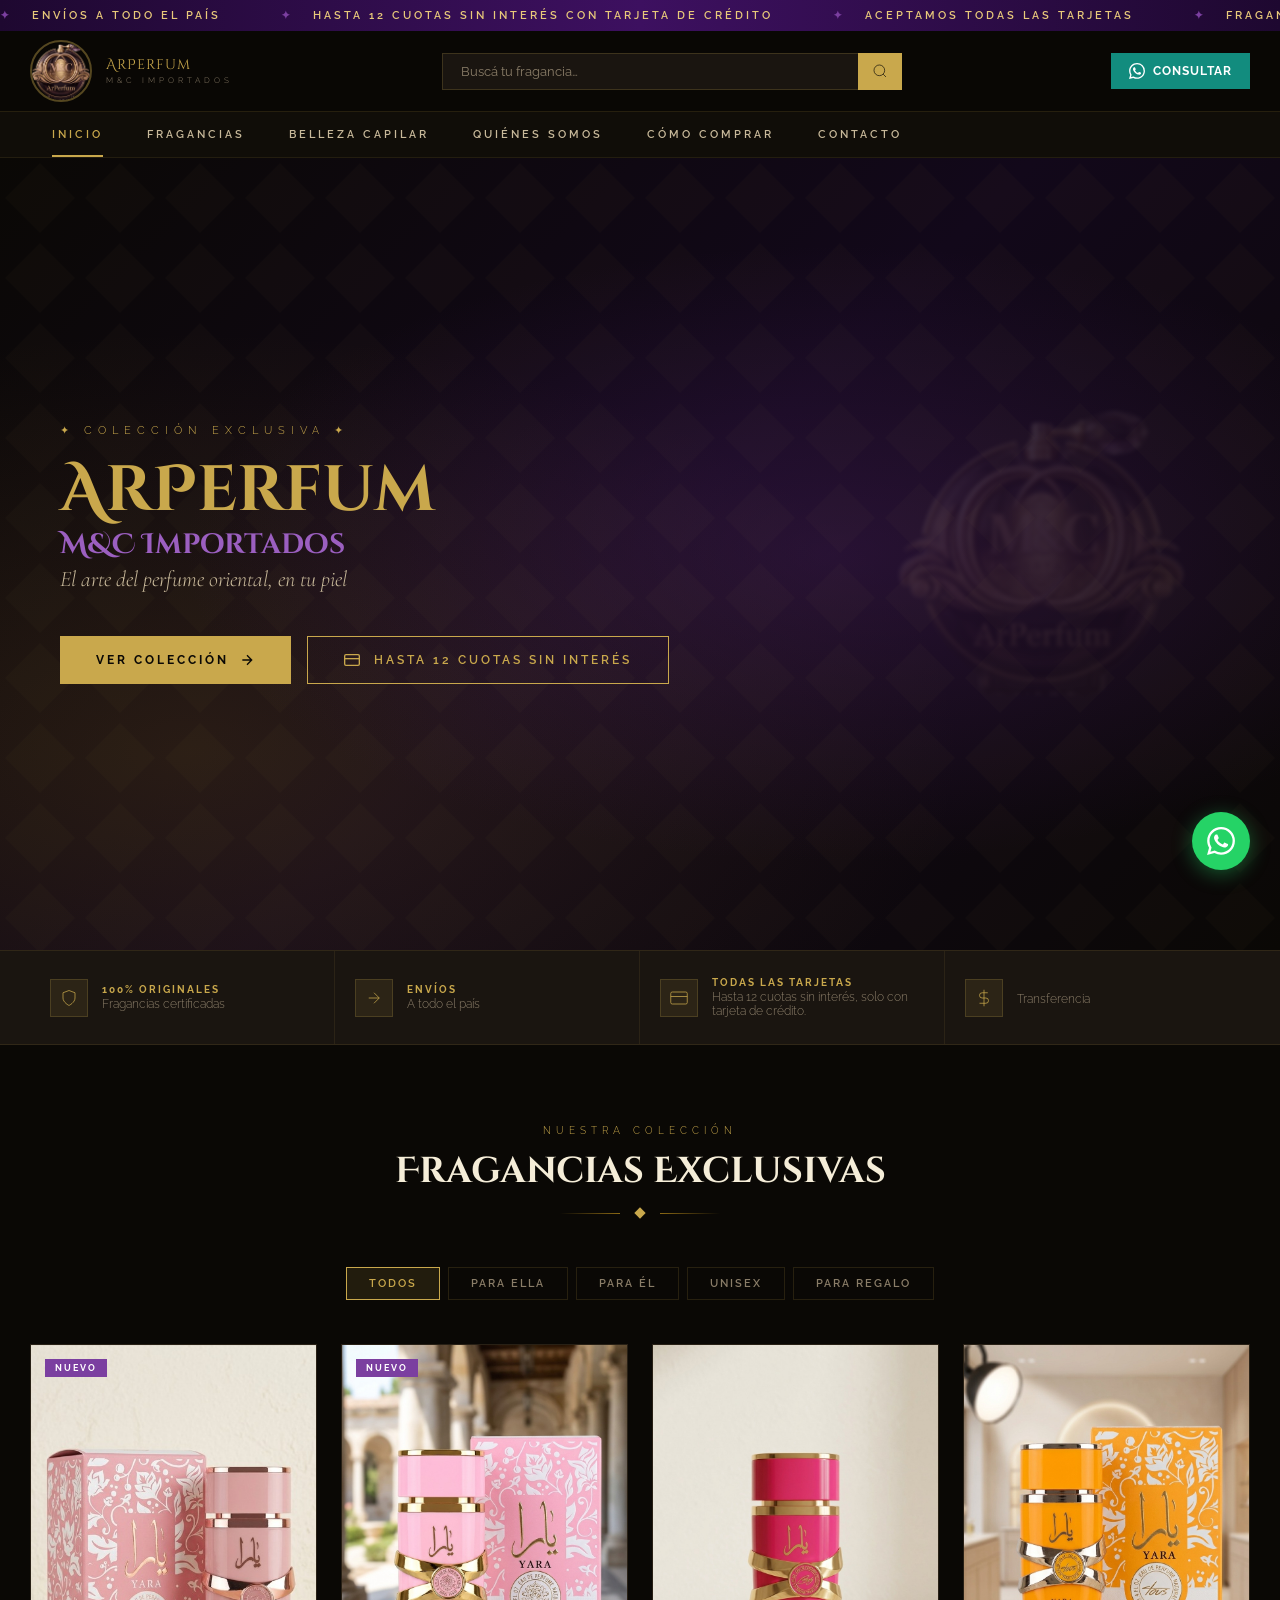
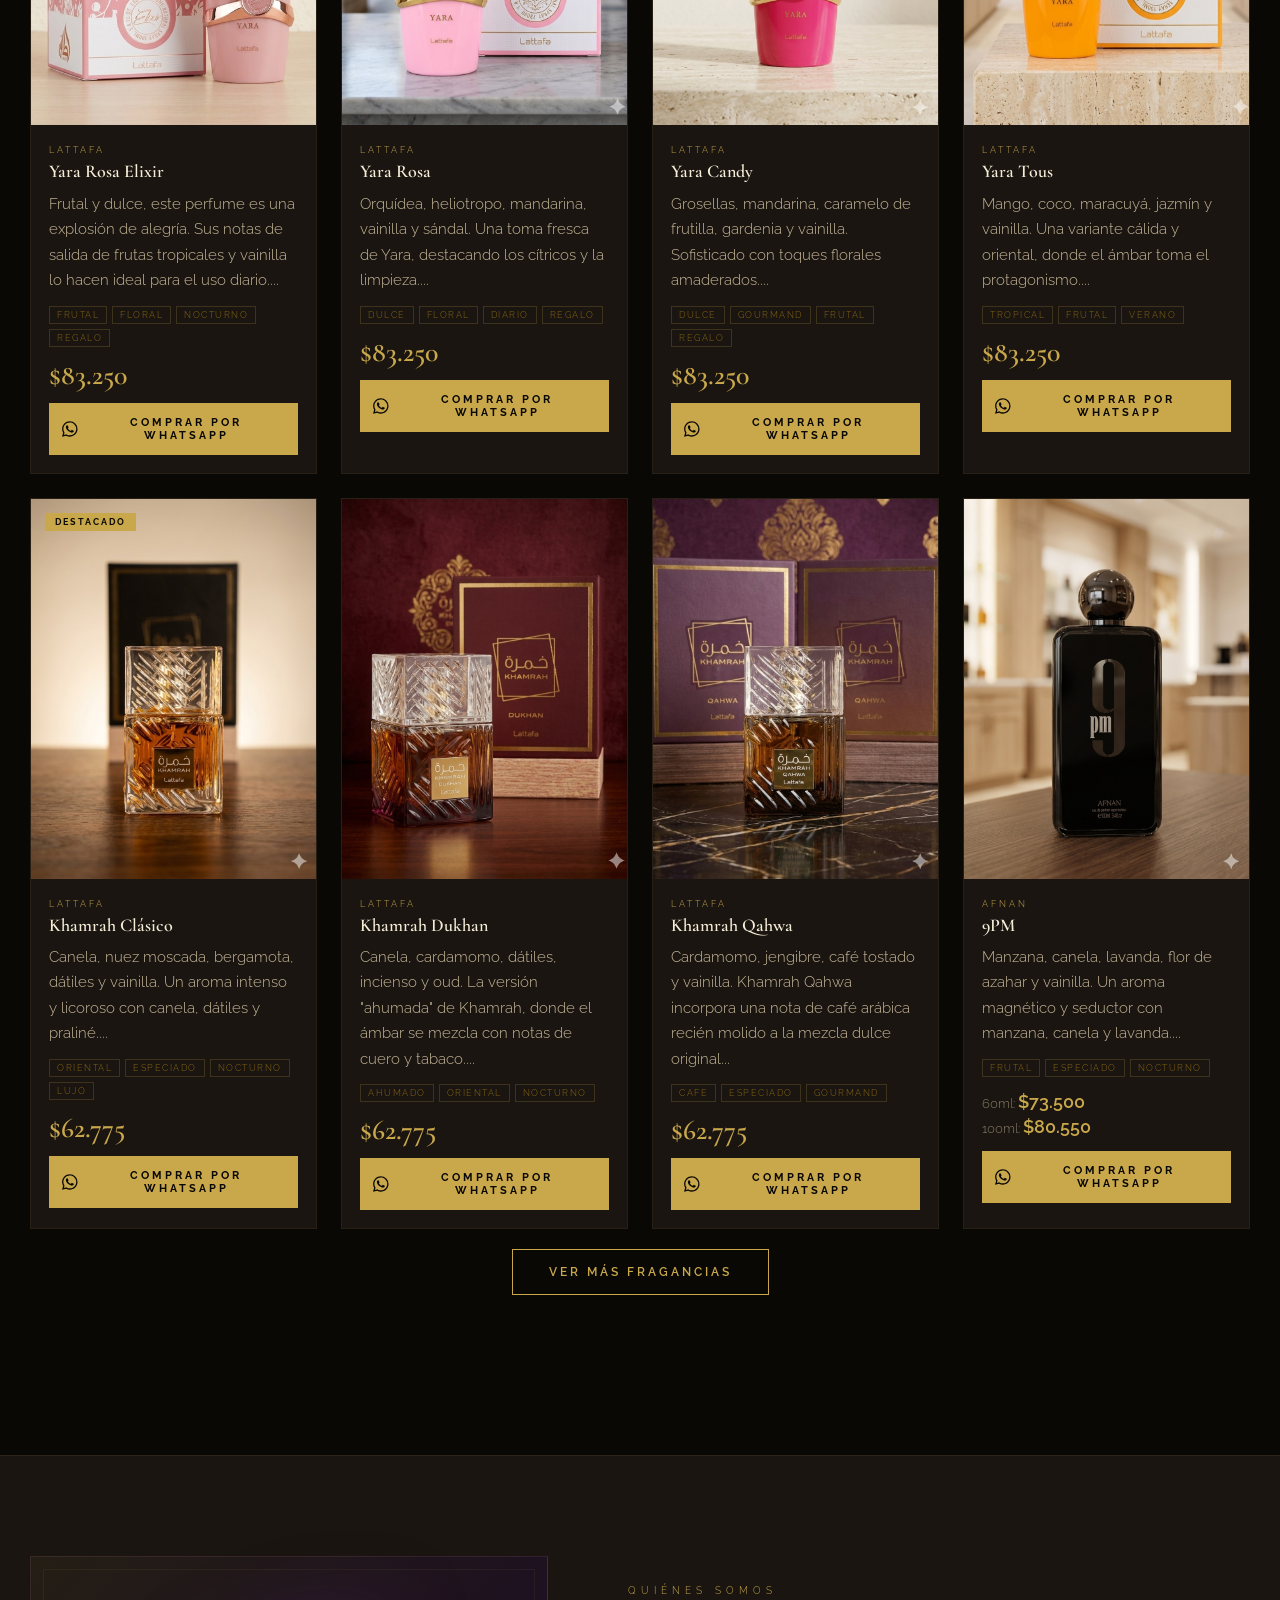
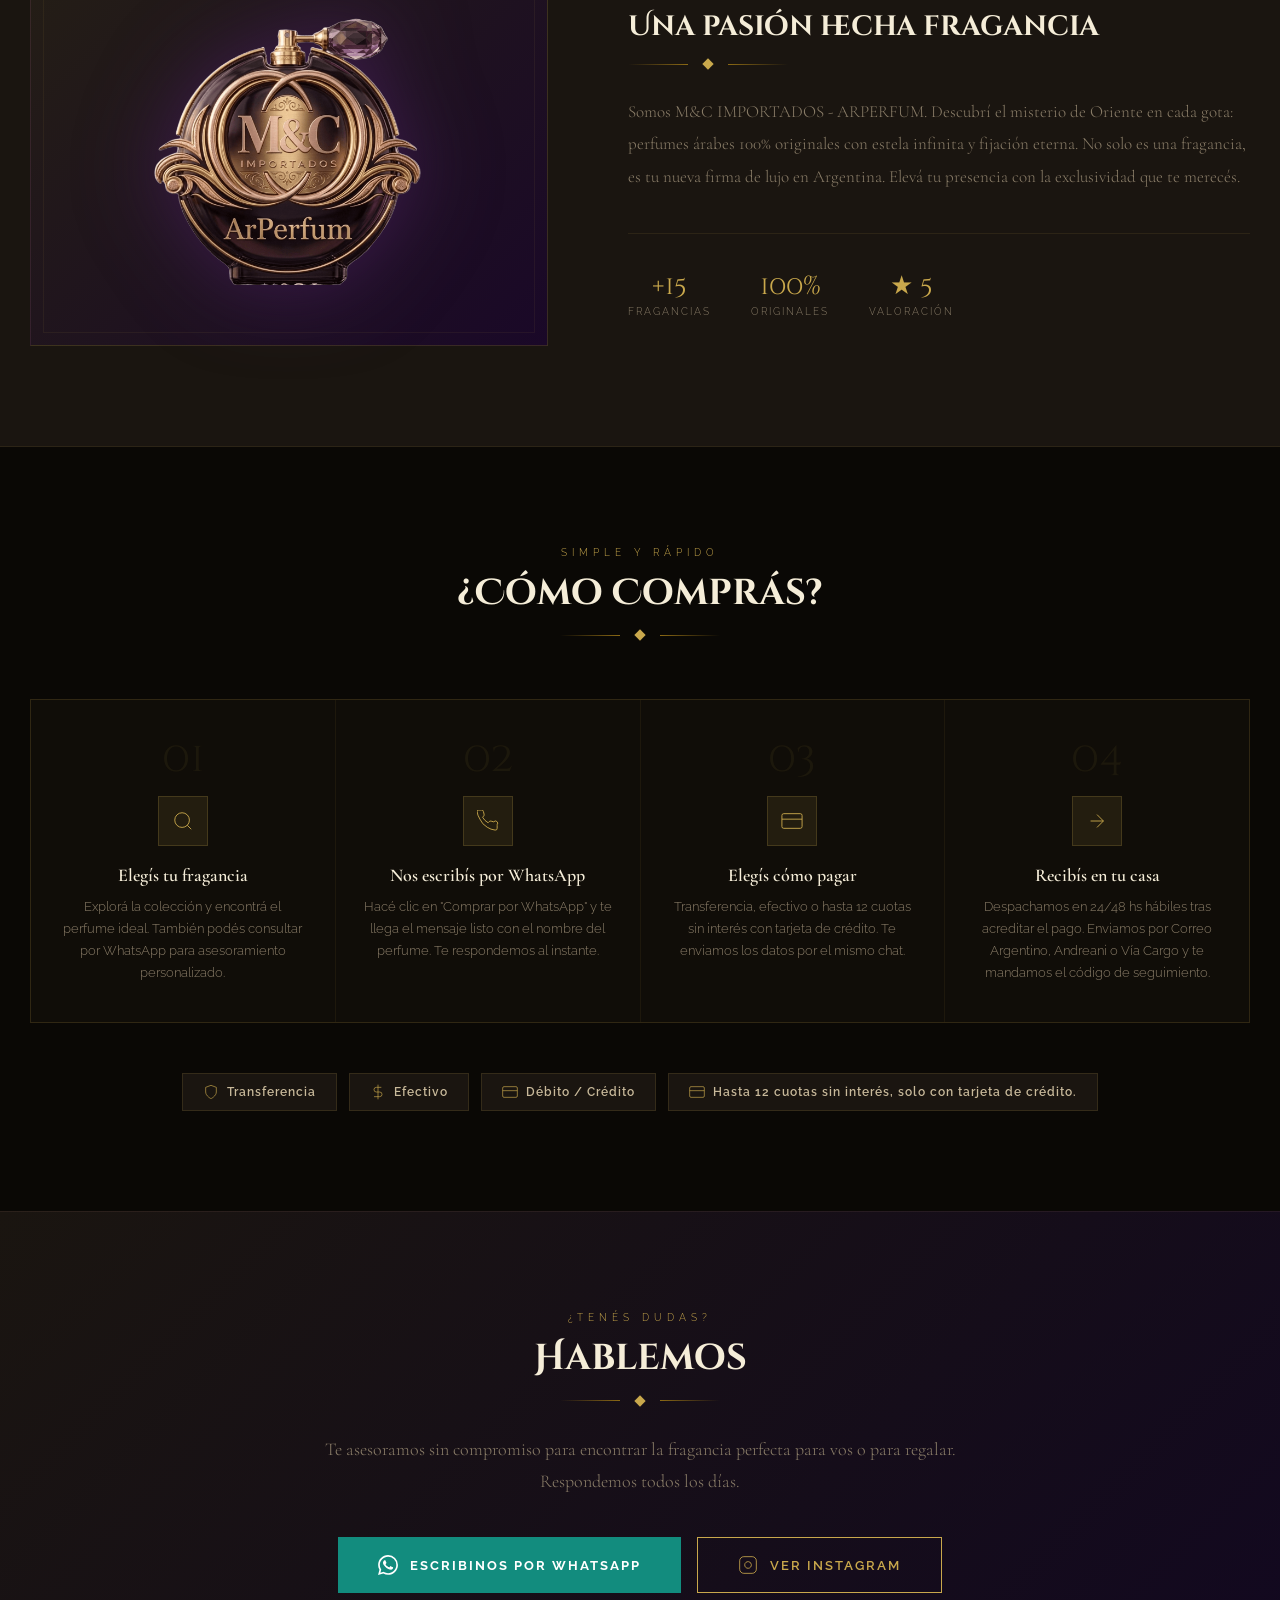
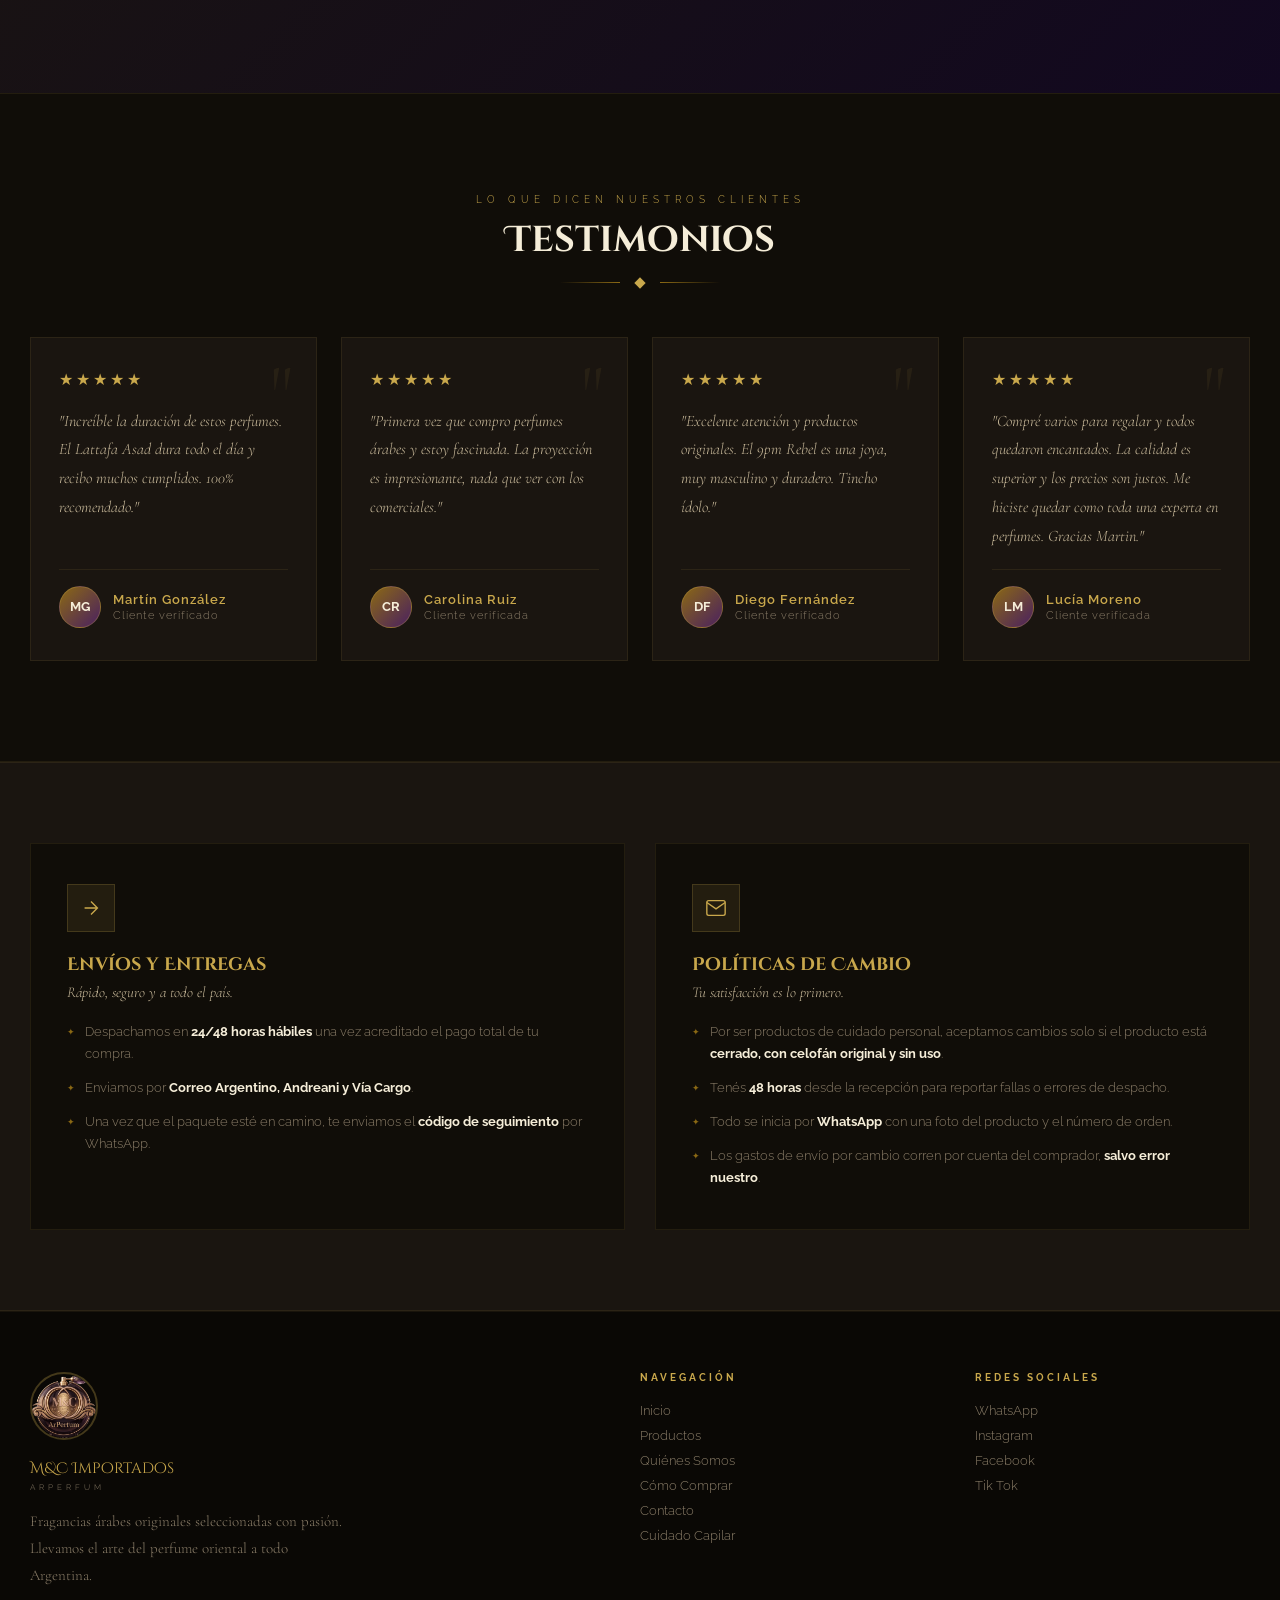
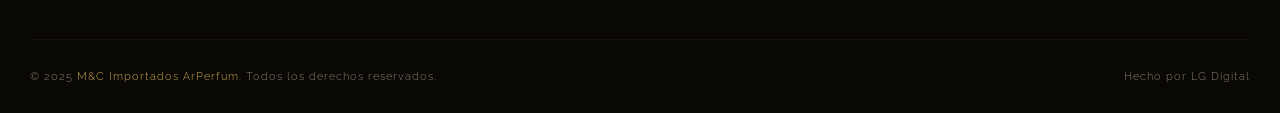
==== index.html @ 78768741 "Add files via upload" ====
<!DOCTYPE html>
<html lang="es">
<head>
<meta charset="UTF-8">
<meta name="viewport" content="width=device-width, initial-scale=1.0">
<title>ArPerfum - M&C Importados</title>
<link rel="icon" type="image/png" href="favicon.png">

<link href="https://fonts.googleapis.com/css2?family=Cinzel+Decorative:wght@400;700&family=Cormorant+Garamond:ital,wght@0,300;0,400;0,600;1,300;1,400&family=Raleway:wght@300;400;500;600;700&display=swap" rel="stylesheet">
<link rel="stylesheet" href="style.css">
</head>
</head>
<body>

<div class="topbar">
  <div class="topbar-track">
    <span>Envíos a todo el país</span>
    <span>Hasta 12 cuotas sin interés con tarjeta de crédito</span>
    <span>Aceptamos todas las tarjetas</span>
    <span>Fragancias árabes 100% originales</span>
    <span>Atención personalizada por WhatsApp</span>
    <span>Llevate tu fragancia hoy y pagala en 12 cuotas</span>
    <span>Envíos a todo el país</span>
    <span>Hasta 12 cuotas sin interés con tarjeta de crédito</span>
    <span>Fragancias árabes 100% originales</span>
    <span>Atención personalizada por WhatsApp</span>
  </div>
</div>

<header>
  <div class="header-inner">
    <a href="#inicio" class="logo">
      <img src="Imagenes/Logo.png" class="logo-img" alt="M&C Importados">
      <div>
        <div class="logo-name">ArPerfum</div>
        <div class="logo-sub">M&amp;C Importados</div>
      </div>
    </a>
    <div class="search-bar">
      <input type="text" placeholder="Buscá tu fragancia…" id="searchInput" oninput="filterProducts()">
      <button><svg viewBox="0 0 24 24"><circle cx="11" cy="11" r="8"/><path d="m21 21-4.35-4.35"/></svg></button>
    </div>
    <a href="https://wa.me/5491131098238?text=Hola!%20Quiero%20consultar%20sobre%20las%20fragancias" class="btn-wa-hdr" target="_blank">
      <svg viewBox="0 0 24 24"><path d="M17.472 14.382c-.297-.149-1.758-.867-2.03-.967-.273-.099-.471-.148-.67.15-.197.297-.767.966-.94 1.164-.173.199-.347.223-.644.075-.297-.15-1.255-.463-2.39-1.475-.883-.788-1.48-1.761-1.653-2.059-.173-.297-.018-.458.13-.606.134-.133.298-.347.446-.52.149-.174.198-.298.298-.497.099-.198.05-.371-.025-.52-.075-.149-.669-1.612-.916-2.207-.242-.579-.487-.5-.669-.51-.173-.008-.371-.01-.57-.01-.198 0-.52.074-.792.372-.272.297-1.04 1.016-1.04 2.479 0 1.462 1.065 2.875 1.213 3.074.149.198 2.096 3.2 5.077 4.487.709.306 1.262.489 1.694.625.712.227 1.36.195 1.871.118.571-.085 1.758-.719 2.006-1.413.248-.694.248-1.289.173-1.413-.074-.124-.272-.198-.57-.347m-5.421 7.403h-.004a9.87 9.87 0 01-5.031-1.378l-.361-.214-3.741.982.998-3.648-.235-.374a9.86 9.86 0 01-1.51-5.26c.001-5.45 4.436-9.884 9.888-9.884 2.64 0 5.122 1.03 6.988 2.898a9.825 9.825 0 012.893 6.994c-.003 5.45-4.437 9.884-9.885 9.884m8.413-18.297A11.815 11.815 0 0012.05 0C5.495 0 .16 5.335.157 11.892c0 2.096.547 4.142 1.588 5.945L.057 24l6.305-1.654a11.882 11.882 0 005.683 1.448h.005c6.554 0 11.89-5.335 11.893-11.893a11.821 11.821 0 00-3.48-8.413z"/></svg>
      <span>Consultar</span>
    </a>
  </div>
</header>

<nav>
  <div class="nav-inner">
    <!-- Links desktop -->
    <a href="#inicio" class="active">Inicio</a>
    <a href="#fragancias">Fragancias</a>
    <a href="capilar.html">Belleza Capilar</a>
    <a href="#quienes-somos">Quiénes Somos</a>
    <a href="#como-comprar">Cómo Comprar</a>
    <a href="#contacto">Contacto</a>
    <!-- Botón hamburguesa (solo mobile) -->
    <button class="hamburger" id="hamburger" onclick="toggleMenu()" aria-label="Menú">
      <span></span>
      <span></span>
      <span></span>
    </button>
  </div>
  <!-- Menú desplegable mobile -->
  <div class="nav-mobile" id="navMobile">
    <a href="#inicio" onclick="closeMenu()">Inicio</a>
    <a href="#fragancias" onclick="closeMenu()">Fragancias</a>
    <a href="capilar.html" onclick="closeMenu()">Belleza Capilar</a>
    <a href="#quienes-somos" onclick="closeMenu()">Quiénes Somos</a>
    <a href="#como-comprar" onclick="closeMenu()">Cómo Comprar</a>
    <a href="#contacto" onclick="closeMenu()">Contacto</a>
  </div>
</nav>

<section class="hero" id="inicio">
  <div class="hero-bg"></div>
  <div class="hero-pattern"></div>
  <div class="hero-particles" id="particles"></div>
  <div class="hero-logo-bg"><img src="Imagenes/Logo.png" alt=""></div>
  <div class="hero-content">
    <div class="hero-eyebrow">✦ Colección exclusiva ✦</div>
    <h1 class="hero-title">
      <span class="brand">ArPerfum</span>
      <span class="sub">M&amp;C Importados</span>
    </h1>
    <p class="hero-desc">El arte del perfume oriental, en tu piel</p>
    <div class="hero-ctas">
      <a href="#fragancias" class="btn-primary">
        Ver colección
        <svg viewBox="0 0 24 24" fill="none" stroke="currentColor" stroke-width="2" style="width:16px;height:16px"><path d="M5 12h14M12 5l7 7-7 7"/></svg>
      </a>
      <a href="#como-comprar" class="btn-outline">
        <svg viewBox="0 0 24 24" fill="none" stroke="currentColor" stroke-width="2" style="width:16px;height:16px"><rect x="1" y="4" width="22" height="16" rx="2"/><line x1="1" y1="10" x2="23" y2="10"/></svg>
        Hasta 12 cuotas sin interés
      </a>
    </div>
  </div>
</section>

<div class="features-strip">
  <div class="features-inner">
    <div class="feature-item"><div class="fi-icon"><svg viewBox="0 0 24 24"><path d="M12 22s8-4 8-10V5l-8-3-8 3v7c0 6 8 10 8 10z"/></svg></div><div><div class="fi-label">100% Originales</div><div class="fi-desc">Fragancias certificadas</div></div></div>
    <div class="feature-item"><div class="fi-icon"><svg viewBox="0 0 24 24"><path d="M5 12h14M12 5l7 7-7 7"/></svg></div><div><div class="fi-label">Envíos</div><div class="fi-desc">A todo el país</div></div></div>
    <div class="feature-item"><div class="fi-icon"><svg viewBox="0 0 24 24"><rect x="1" y="4" width="22" height="16" rx="2"/><line x1="1" y1="10" x2="23" y2="10"/></svg></div><div><div class="fi-label">Todas las tarjetas</div><div class="fi-desc">Hasta 12 cuotas sin interés, solo con tarjeta de crédito.</div></div></div>
    <div class="feature-item"><div class="fi-icon"><svg viewBox="0 0 24 24"><line x1="12" y1="1" x2="12" y2="23"/><path d="M17 5H9.5a3.5 3.5 0 0 0 0 7h5a3.5 3.5 0 0 1 0 7H6"/></svg></div><div><div class="fi-label"></div><div class="fi-desc">Transferencia</div></div></div>
  </div>
</div>

<section class="products-section" id="fragancias">
  <div class="sec-hdr">
    <div class="sec-eyebrow">Nuestra colección</div>
    <h2 class="sec-title">Fragancias Exclusivas</h2>
    <div class="sec-div"><div class="div-gem"></div></div>
  </div>
  <div class="filters">
    <button class="fbtn active" onclick="filterCat('todos',this)">Todos</button>
    <button class="fbtn" onclick="filterCat('mujer',this)">Para Ella</button>
    <button class="fbtn" onclick="filterCat('hombre',this)">Para Él</button>
    <button class="fbtn" onclick="filterCat('unisex',this)">Unisex</button>
    <button class="fbtn" onclick="filterCat('regalo',this)">Para Regalo</button>
  </div>
  <div class="pgrid" id="pgrid"></div>
  <div class="load-more-wrap">
    <button class="btn-outline" id="loadMoreBtn" onclick="loadMore()">Ver más fragancias</button>
  </div>
</section>

<section class="about-section" id="quienes-somos">
  <div class="about-inner">
    <div class="about-visual">
      <div class="about-logo-wrap"><img src="Imagenes/Logo.png" alt="M&C Importados"></div>
    </div>
    <div class="about-text">
      <div class="sec-eyebrow">Quiénes somos</div>
      <h2 class="sec-title">Una pasión hecha fragancia</h2>
      <div class="sec-div"><div class="div-gem"></div></div>
      <p>Somos M&amp;C IMPORTADOS - ARPERFUM.
         Descubrí el misterio de Oriente en cada gota: perfumes árabes 100% originales con estela infinita y fijación eterna. No solo es una fragancia, es tu nueva firma de lujo en Argentina. Elevá tu presencia con la exclusividad que te merecés.</p>
      <div class="about-stats">
        <div class="stat-item"><div class="stat-num">+15</div><div class="stat-label">Fragancias</div></div>
        <div class="stat-item"><div class="stat-num">100%</div><div class="stat-label">Originales</div></div>
        <div class="stat-item"><div class="stat-num">★ 5</div><div class="stat-label">Valoración</div></div>
      </div>
    </div>
  </div>
</section>

<section id="como-comprar">
  <div class="how-section">
    <div class="sec-hdr">
      <div class="sec-eyebrow">Simple y rápido</div>
      <h2 class="sec-title">¿Cómo Comprás?</h2>
      <div class="sec-div"><div class="div-gem"></div></div>
    </div>
    <div class="how-steps">
      <div class="how-step"><div class="step-num">01</div><div class="step-icon"><svg viewBox="0 0 24 24"><circle cx="11" cy="11" r="8"/><path d="m21 21-4.35-4.35"/></svg></div><div class="step-title">Elegís tu fragancia</div><div class="step-desc">Explorá la colección y encontrá el perfume ideal. También podés consultar por WhatsApp para asesoramiento personalizado.</div></div>
      <div class="how-step"><div class="step-num">02</div><div class="step-icon"><svg viewBox="0 0 24 24"><path d="M22 16.92v3a2 2 0 01-2.18 2 19.79 19.79 0 01-8.63-3.07A19.5 19.5 0 013.07 9.8a19.79 19.79 0 01-3.07-8.67A2 2 0 012 0h3a2 2 0 012 1.72c.127.96.361 1.903.7 2.81a2 2 0 01-.45 2.11L6.09 7.91a16 16 0 006 6l1.27-1.27a2 2 0 012.11-.45c.907.339 1.85.573 2.81.7A2 2 0 0122 16z"/></svg></div><div class="step-title">Nos escribís por WhatsApp</div><div class="step-desc">Hacé clic en "Comprar por WhatsApp" y te llega el mensaje listo con el nombre del perfume. Te respondemos al instante.</div></div>
      <div class="how-step"><div class="step-num">03</div><div class="step-icon"><svg viewBox="0 0 24 24"><rect x="1" y="4" width="22" height="16" rx="2"/><line x1="1" y1="10" x2="23" y2="10"/></svg></div><div class="step-title">Elegís cómo pagar</div><div class="step-desc">Transferencia, efectivo o hasta 12 cuotas sin interés con tarjeta de crédito. Te enviamos los datos por el mismo chat.</div></div>
      <div class="how-step"><div class="step-num">04</div><div class="step-icon"><svg viewBox="0 0 24 24"><path d="M5 12h14M12 5l7 7-7 7"/></svg></div><div class="step-title">Recibís en tu casa</div><div class="step-desc">Despachamos en 24/48 hs hábiles tras acreditar el pago. Enviamos por Correo Argentino, Andreani o Vía Cargo y te mandamos el código de seguimiento.</div></div>
    </div>
    <div class="pay-methods">
      <div class="ppill"><svg viewBox="0 0 24 24"><path d="M12 22s8-4 8-10V5l-8-3-8 3v7c0 6 8 10 8 10z"/></svg>Transferencia</div>
      <div class="ppill"><svg viewBox="0 0 24 24"><line x1="12" y1="1" x2="12" y2="23"/><path d="M17 5H9.5a3.5 3.5 0 0 0 0 7h5a3.5 3.5 0 0 1 0 7H6"/></svg>Efectivo</div>
      <div class="ppill"><svg viewBox="0 0 24 24"><rect x="1" y="4" width="22" height="16" rx="2"/><line x1="1" y1="10" x2="23" y2="10"/></svg>Débito / Crédito</div>
      <div class="ppill"><svg viewBox="0 0 24 24"><rect x="1" y="4" width="22" height="16" rx="2"/><line x1="1" y1="10" x2="23" y2="10"/></svg>Hasta 12 cuotas sin interés, solo con tarjeta de crédito.</div>
    </div>
  </div>
</section>

<section class="contact-section" id="contacto">
  <div class="contact-inner">
    <div class="sec-eyebrow">¿Tenés dudas?</div>
    <h2 class="sec-title">Hablemos</h2>
    <div class="sec-div" style="justify-content:center;margin-bottom:28px"><div class="div-gem"></div></div>
    <p>Te asesoramos sin compromiso para encontrar la fragancia perfecta para vos o para regalar. Respondemos todos los días.</p>
    <div class="contact-actions">
      <a href="https://wa.me/5491131098238?text=Hola!%20Quiero%20consultar%20sobre%20las%20fragancias%20de%20M%26C%20Importados" class="btn-wa-big" target="_blank">
        <svg viewBox="0 0 24 24"><path d="M17.472 14.382c-.297-.149-1.758-.867-2.03-.967-.273-.099-.471-.148-.67.15-.197.297-.767.966-.94 1.164-.173.199-.347.223-.644.075-.297-.15-1.255-.463-2.39-1.475-.883-.788-1.48-1.761-1.653-2.059-.173-.297-.018-.458.13-.606.134-.133.298-.347.446-.52.149-.174.198-.298.298-.497.099-.198.05-.371-.025-.52-.075-.149-.669-1.612-.916-2.207-.242-.579-.487-.5-.669-.51-.173-.008-.371-.01-.57-.01-.198 0-.52.074-.792.372-.272.297-1.04 1.016-1.04 2.479 0 1.462 1.065 2.875 1.213 3.074.149.198 2.096 3.2 5.077 4.487.709.306 1.262.489 1.694.625.712.227 1.36.195 1.871.118.571-.085 1.758-.719 2.006-1.413.248-.694.248-1.289.173-1.413-.074-.124-.272-.198-.57-.347m-5.421 7.403h-.004a9.87 9.87 0 01-5.031-1.378l-.361-.214-3.741.982.998-3.648-.235-.374a9.86 9.86 0 01-1.51-5.26c.001-5.45 4.436-9.884 9.888-9.884 2.64 0 5.122 1.03 6.988 2.898a9.825 9.825 0 012.893 6.994c-.003 5.45-4.437 9.884-9.885 9.884m8.413-18.297A11.815 11.815 0 0012.05 0C5.495 0 .16 5.335.157 11.892c0 2.096.547 4.142 1.588 5.945L.057 24l6.305-1.654a11.882 11.882 0 005.683 1.448h.005c6.554 0 11.89-5.335 11.893-11.893a11.821 11.821 0 00-3.48-8.413z"/></svg>
        Escribinos por WhatsApp
      </a>
      <a href="https://www.instagram.com/arperfum_myc_importados?igsh=MWJ6MDFna3V4dzR2MQ==" class="btn-ig" target="_blank">
        <svg viewBox="0 0 24 24"><rect x="2" y="2" width="20" height="20" rx="5"/><path d="M16 11.37A4 4 0 1 1 12.63 8 4 4 0 0 1 16 11.37z"/><line x1="17.5" y1="6.5" x2="17.51" y2="6.5"/></svg>
        Ver Instagram
      </a>
    </div>
  </div>
</section>


<!-- ─── TESTIMONIOS ─── -->
<section class="testimonios-section">
  <div class="testimonios-inner">
    <div class="sec-hdr">
      <div class="sec-eyebrow">Lo que dicen nuestros clientes</div>
      <h2 class="sec-title">Testimonios</h2>
      <div class="sec-div"><div class="div-gem"></div></div>
    </div>
    <div class="testimonios-grid">

      <div class="testimonio-card">
        <div class="testimonio-stars">★★★★★</div>
        <p class="testimonio-texto">"Increíble la duración de estos perfumes. El Lattafa Asad dura todo el día y recibo muchos cumplidos. 100% recomendado."</p>
        <div class="testimonio-autor">
          <div class="testimonio-avatar">MG</div>
          <div>
            <div class="testimonio-nombre">Martín González</div>
            <div class="testimonio-detalle">Cliente verificado</div>
          </div>
        </div>
      </div>

      <div class="testimonio-card">
        <div class="testimonio-stars">★★★★★</div>
        <p class="testimonio-texto">"Primera vez que compro perfumes árabes y estoy fascinada. La proyección es impresionante, nada que ver con los comerciales."</p>
        <div class="testimonio-autor">
          <div class="testimonio-avatar">CR</div>
          <div>
            <div class="testimonio-nombre">Carolina Ruiz</div>
            <div class="testimonio-detalle">Cliente verificada</div>
          </div>
        </div>
      </div>

      <div class="testimonio-card">
        <div class="testimonio-stars">★★★★★</div>
        <p class="testimonio-texto">"Excelente atención y productos originales. El 9pm Rebel es una joya, muy masculino y duradero. Tincho ídolo."</p>
        <div class="testimonio-autor">
          <div class="testimonio-avatar">DF</div>
          <div>
            <div class="testimonio-nombre">Diego Fernández</div>
            <div class="testimonio-detalle">Cliente verificado</div>
          </div>
        </div>
      </div>

      <div class="testimonio-card">
        <div class="testimonio-stars">★★★★★</div>
        <p class="testimonio-texto">"Compré varios para regalar y todos quedaron encantados. La calidad es superior y los precios son justos. Me hiciste quedar como toda una experta en perfumes. Gracias Martin."</p>
        <div class="testimonio-autor">
          <div class="testimonio-avatar">LM</div>
          <div>
            <div class="testimonio-nombre">Lucía Moreno</div>
            <div class="testimonio-detalle">Cliente verificada</div>
          </div>
        </div>
      </div>

    </div>
  </div>
</section>


<!-- ─── ENVÍOS Y POLÍTICAS ─── -->
<section class="politicas-section" id="envios-politicas">
  <div class="politicas-inner">

    <div class="politica-card">
      <div class="politica-icon">
        <svg viewBox="0 0 24 24" fill="none" stroke="currentColor" stroke-width="1.5"><path d="M5 12h14M12 5l7 7-7 7"/></svg>
      </div>
      <h3 class="politica-title">Envíos y Entregas</h3>
      <p class="politica-sub">Rápido, seguro y a todo el país.</p>
      <ul class="politica-list">
        <li>Despachamos en <strong>24/48 horas hábiles</strong> una vez acreditado el pago total de tu compra.</li>
        <li>Enviamos por <strong>Correo Argentino, Andreani y Vía Cargo</strong>.</li>
        <li>Una vez que el paquete esté en camino, te enviamos el <strong>código de seguimiento</strong> por WhatsApp.</li>
      </ul>
    </div>

    <div class="politica-card">
      <div class="politica-icon">
        <svg viewBox="0 0 24 24" fill="none" stroke="currentColor" stroke-width="1.5"><path d="M4 4h16c1.1 0 2 .9 2 2v12c0 1.1-.9 2-2 2H4c-1.1 0-2-.9-2-2V6c0-1.1.9-2 2-2z"/><polyline points="22,6 12,13 2,6"/></svg>
      </div>
      <h3 class="politica-title">Políticas de Cambio</h3>
      <p class="politica-sub">Tu satisfacción es lo primero.</p>
      <ul class="politica-list">
        <li>Por ser productos de cuidado personal, aceptamos cambios solo si el producto está <strong>cerrado, con celofán original y sin uso</strong>.</li>
        <li>Tenés <strong>48 horas</strong> desde la recepción para reportar fallas o errores de despacho.</li>
        <li>Todo se inicia por <strong>WhatsApp</strong> con una foto del producto y el número de orden.</li>
        <li>Los gastos de envío por cambio corren por cuenta del comprador, <strong>salvo error nuestro</strong>.</li>
      </ul>
    </div>

  </div>
</section>

<footer>
  <div class="footer-inner">
    <div class="footer-brand">
      <img src="Imagenes/Logo.png" class="footer-logo" alt="M&C">
      <div class="footer-name">M&amp;C Importados</div>
      <span class="footer-subt">ArPerfum</span>
      <p>Fragancias árabes originales seleccionadas con pasión. Llevamos el arte del perfume oriental a todo Argentina.</p>
    </div>
    <div class="footer-col">
      <h4>Navegación</h4>
      <a href="#inicio">Inicio</a><a href="#fragancias">Productos</a><a href="#quienes-somos">Quiénes Somos</a><a href="#como-comprar">Cómo Comprar</a><a href="#contacto">Contacto</a>
    <a href="capilar.html">Cuidado Capilar</a>
    </div>
    <div class="footer-col">
     <h4>Redes Sociales</h4>
      <a href="https://wa.me/5491131098238" target="_blank">WhatsApp</a>
      <a href="https://www.instagram.com/arperfum_myc_importados?igsh=MWJ6MDFna3V4dzR2MQ==" target="_blank">Instagram</a>
      <a href="https://www.facebook.com/share/14XNpSta4nX/">Facebook</a>
      <a href="https://www.tiktok.com/@arperfum_myc_importados?_r=1&_t=ZS-95IcirMuWRB">Tik Tok</a>
    </div>
  </div>
  <div class="footer-bottom">
    <p>© 2025 <span>M&amp;C Importados ArPerfum</span>. Todos los derechos reservados.</p>
    <p>Hecho por LG Digital</p>
  </div>
</footer>

<a href="https://wa.me/5491131098238?text=Hola!%20Quiero%20consultar%20sobre%20las%20fragancias" class="wa-float" target="_blank">
  <svg viewBox="0 0 24 24"><path d="M17.472 14.382c-.297-.149-1.758-.867-2.03-.967-.273-.099-.471-.148-.67.15-.197.297-.767.966-.94 1.164-.173.199-.347.223-.644.075-.297-.15-1.255-.463-2.39-1.475-.883-.788-1.48-1.761-1.653-2.059-.173-.297-.018-.458.13-.606.134-.133.298-.347.446-.52.149-.174.198-.298.298-.497.099-.198.05-.371-.025-.52-.075-.149-.669-1.612-.916-2.207-.242-.579-.487-.5-.669-.51-.173-.008-.371-.01-.57-.01-.198 0-.52.074-.792.372-.272.297-1.04 1.016-1.04 2.479 0 1.462 1.065 2.875 1.213 3.074.149.198 2.096 3.2 5.077 4.487.709.306 1.262.489 1.694.625.712.227 1.36.195 1.871.118.571-.085 1.758-.719 2.006-1.413.248-.694.248-1.289.173-1.413-.074-.124-.272-.198-.57-.347m-5.421 7.403h-.004a9.87 9.87 0 01-5.031-1.378l-.361-.214-3.741.982.998-3.648-.235-.374a9.86 9.86 0 01-1.51-5.26c.001-5.45 4.436-9.884 9.888-9.884 2.64 0 5.122 1.03 6.988 2.898a9.825 9.825 0 012.893 6.994c-.003 5.45-4.437 9.884-9.885 9.884m8.413-18.297A11.815 11.815 0 0012.05 0C5.495 0 .16 5.335.157 11.892c0 2.096.547 4.142 1.588 5.945L.057 24l6.305-1.654a11.882 11.882 0 005.683 1.448h.005c6.554 0 11.89-5.335 11.893-11.893a11.821 11.821 0 00-3.48-8.413z"/></svg>
</a>

<div class="modal-overlay" id="modalOverlay" onclick="closeMO(event)">
  <div class="modal">
    <div class="mhdr">
      <div><h3 id="mTitle"></h3><p id="mBrand"></p></div>
      <button class="mcls" onclick="closeM()">✕</button>
    </div>
    <div class="mbody">
      <img id="mImg" class="mimg" src="" alt="">
      <div class="msec">Notas olfativas</div>
      <div class="mnotes" id="mNotes"></div>
      <div class="mideal" id="mIdeal"></div>
      <div class="mprice-row">
        <div>
          <div class="mprice" id="mPrice"></div>
          <div id="mTransfer" class="mprice-transfer"></div>
          <div id="mSpecial" class="mprice-special"></div>
        </div>
        <div style="text-align:right">

        </div>
      </div>
      <div class="mpay-info">
        💳 <strong>Tarjeta de crédito:</strong> hasta 12 cuotas sin interés &nbsp;|&nbsp;
        💵 <strong>Efectivo:</strong> precio de lista &nbsp;|&nbsp;
        🏦 <strong>Transferencia bancaria</strong>
      </div>
      <a href="#" class="btn-mwa" id="mWaBtn" target="_blank">
        <svg viewBox="0 0 24 24"><path d="M17.472 14.382c-.297-.149-1.758-.867-2.03-.967-.273-.099-.471-.148-.67.15-.197.297-.767.966-.94 1.164-.173.199-.347.223-.644.075-.297-.15-1.255-.463-2.39-1.475-.883-.788-1.48-1.761-1.653-2.059-.173-.297-.018-.458.13-.606.134-.133.298-.347.446-.52.149-.174.198-.298.298-.497.099-.198.05-.371-.025-.52-.075-.149-.669-1.612-.916-2.207-.242-.579-.487-.5-.669-.51-.173-.008-.371-.01-.57-.01-.198 0-.52.074-.792.372-.272.297-1.04 1.016-1.04 2.479 0 1.462 1.065 2.875 1.213 3.074.149.198 2.096 3.2 5.077 4.487.709.306 1.262.489 1.694.625.712.227 1.36.195 1.871.118.571-.085 1.758-.719 2.006-1.413.248-.694.248-1.289.173-1.413-.074-.124-.272-.198-.57-.347m-5.421 7.403h-.004a9.87 9.87 0 01-5.031-1.378l-.361-.214-3.741.982.998-3.648-.235-.374a9.86 9.86 0 01-1.51-5.26c.001-5.45 4.436-9.884 9.888-9.884 2.64 0 5.122 1.03 6.988 2.898a9.825 9.825 0 012.893 6.994c-.003 5.45-4.437 9.884-9.885 9.884m8.413-18.297A11.815 11.815 0 0012.05 0C5.495 0 .16 5.335.157 11.892c0 2.096.547 4.142 1.588 5.945L.057 24l6.305-1.654a11.882 11.882 0 005.683 1.448h.005c6.554 0 11.89-5.335 11.893-11.893a11.821 11.821 0 00-3.48-8.413z"/></svg>
        Comprar por WhatsApp
      </a>
      <p class="mdiscl">Al hacer clic serás redirigido a WhatsApp con el mensaje listo. Te respondemos a la brevedad.</p>
    </div>
  </div>
</div>

<script src="main.js"></script>

<script>
function toggleMenu(){
  var nav = document.getElementById('navMobile');
  var btn = document.getElementById('hamburger');
  nav.classList.toggle('open');
  btn.classList.toggle('open');
}
function closeMenu(){
  document.getElementById('navMobile').classList.remove('open');
  document.getElementById('hamburger').classList.remove('open');
}
// Cerrar al hacer scroll
window.addEventListener('scroll', function(){
  document.getElementById('navMobile').classList.remove('open');
  document.getElementById('hamburger').classList.remove('open');
});
</script>
</body>
</html>
---- style.css ----
:root{
  --gold:#C9A84C;--gold-light:#E8C97A;--gold-dark:#8B6914;
  --black:#0A0805;--dark:#100D08;--dark2:#1A1510;--dark3:#241E15;
  --cream:#F5EDD8;--cream-dim:#C8B99A;--text:#E8DCC8;--text-dim:#8A7D68;
  --purple:#4A2060;--purple-light:#7B3FA0;--green:#4CAF50;
}
*{margin:0;padding:0;box-sizing:border-box;}
html{scroll-behavior:smooth;}
body{background:var(--black);color:var(--text);font-family:'Raleway',sans-serif;font-weight:300;overflow-x:hidden;}
::-webkit-scrollbar{width:4px;}::-webkit-scrollbar-track{background:var(--black);}::-webkit-scrollbar-thumb{background:var(--gold-dark);}

.topbar{background:linear-gradient(90deg,#1E0830,#3D1060,#1E0830);padding:9px 0;overflow:hidden;}
.topbar-track{display:flex;gap:60px;animation:marquee 25s linear infinite;white-space:nowrap;}
.topbar-track span{font-size:11px;font-weight:600;letter-spacing:3px;text-transform:uppercase;color:var(--gold-light);}
.topbar-track span::before{content:'✦';margin-right:20px;color:var(--purple-light);}
@keyframes marquee{from{transform:translateX(0);}to{transform:translateX(-50%);}}

header{position:sticky;top:0;z-index:1000;background:rgba(10,8,5,0.97);backdrop-filter:blur(12px);border-bottom:1px solid rgba(201,168,76,0.15);}
.header-inner{max-width:1300px;margin:0 auto;padding:0 30px;height:80px;display:flex;align-items:center;justify-content:space-between;gap:20px;}
.logo{display:flex;align-items:center;gap:14px;text-decoration:none;flex-shrink:0;}
.logo-img{width:62px;height:62px;border-radius:50%;border:2px solid rgba(201,168,76,0.4);object-fit:cover;}
.logo-name{font-family:'Cinzel Decorative',serif;font-size:14px;color:var(--gold);letter-spacing:1px;line-height:1;}
.logo-sub{font-size:8px;letter-spacing:4px;color:var(--text-dim);text-transform:uppercase;margin-top:3px;}
.search-bar{flex:1;max-width:460px;position:relative;}
.search-bar input{width:100%;background:var(--dark2);border:1px solid rgba(201,168,76,0.2);color:var(--text);padding:10px 44px 10px 18px;font-family:'Raleway',sans-serif;font-size:13px;outline:none;transition:border-color .3s;}
.search-bar input::placeholder{color:var(--text-dim);}
.search-bar input:focus{border-color:var(--gold);}
.search-bar button{position:absolute;right:0;top:0;bottom:0;width:44px;background:var(--gold);border:none;cursor:pointer;display:flex;align-items:center;justify-content:center;}
.search-bar button svg{width:16px;height:16px;stroke:var(--black);fill:none;}
.btn-wa-hdr{display:flex;align-items:center;gap:8px;background:#128C7E;color:#fff;padding:10px 18px;font-size:12px;font-weight:700;letter-spacing:1px;text-decoration:none;text-transform:uppercase;transition:background .2s;flex-shrink:0;}
.btn-wa-hdr:hover{background:#075E54;}
.btn-wa-hdr svg{width:16px;height:16px;fill:#fff;}

nav{background:var(--dark);border-bottom:1px solid rgba(201,168,76,0.1);}
.nav-inner{max-width:1300px;margin:0 auto;padding:0 30px;display:flex;overflow-x:auto;}
.nav-inner a{padding:16px 22px;font-size:11px;font-weight:600;letter-spacing:3px;text-transform:uppercase;color:var(--cream-dim);text-decoration:none;position:relative;transition:color .2s;white-space:nowrap;}
.nav-inner a::after{content:'';position:absolute;bottom:0;left:22px;right:22px;height:2px;background:var(--gold);transform:scaleX(0);transition:transform .2s;}
.nav-inner a:hover,.nav-inner a.active{color:var(--gold);}
.nav-inner a:hover::after,.nav-inner a.active::after{transform:scaleX(1);}

.hero{position:relative;min-height:88vh;display:flex;align-items:center;overflow:hidden;}
.hero-bg{position:absolute;inset:0;background:radial-gradient(ellipse at 65% 50%,rgba(74,32,96,0.4) 0%,transparent 55%),radial-gradient(ellipse at 15% 75%,rgba(139,105,20,0.2) 0%,transparent 50%),linear-gradient(135deg,#0A0805 0%,#12081A 50%,#0A0805 100%);}
.hero-pattern{position:absolute;inset:0;opacity:.025;background-image:url("data:image/svg+xml,%3Csvg width='80' height='80' viewBox='0 0 80 80' xmlns='http://www.w3.org/2000/svg'%3E%3Cpath d='M40 5L75 40L40 75L5 40Z' fill='%23C9A84C'/%3E%3C/svg%3E");}
.hero-particles{position:absolute;inset:0;overflow:hidden;pointer-events:none;}
.particle{position:absolute;border-radius:50%;animation:float-up linear infinite;opacity:0;}
@keyframes float-up{0%{transform:translateY(100vh);opacity:0;}10%{opacity:.7;}90%{opacity:.3;}100%{transform:translateY(-20px) translateX(20px);opacity:0;}}
.hero-logo-bg{position:absolute;right:6%;top:50%;transform:translateY(-50%);width:320px;opacity:.12;filter:blur(2px);}
.hero-logo-bg img{width:100%;}
.hero-content{position:relative;z-index:2;max-width:1300px;margin:0 auto;padding:0 60px;width:100%;}
.hero-eyebrow{font-size:11px;letter-spacing:6px;text-transform:uppercase;color:var(--gold);margin-bottom:20px;opacity:0;animation:fade-up .8s .3s forwards;}
.hero-title{font-family:'Cinzel Decorative',serif;font-size:clamp(34px,5vw,72px);line-height:1.08;color:var(--cream);margin-bottom:6px;opacity:0;animation:fade-up .8s .5s forwards;}
.hero-title .brand{color:var(--gold);display:block;}
.hero-title .sub{color:#9B5FC0;font-size:clamp(16px,2.2vw,30px);display:block;margin-top:4px;}
.hero-desc{font-family:'Cormorant Garamond',serif;font-size:clamp(16px,2vw,22px);font-style:italic;color:var(--cream-dim);margin-bottom:44px;font-weight:300;opacity:0;animation:fade-up .8s .7s forwards;}
.hero-ctas{display:flex;gap:16px;flex-wrap:wrap;opacity:0;animation:fade-up .8s .9s forwards;}
@keyframes fade-up{from{opacity:0;transform:translateY(24px);}to{opacity:1;transform:translateY(0);}}
.btn-primary{background:var(--gold);color:var(--black);padding:16px 36px;font-family:'Raleway',sans-serif;font-size:12px;font-weight:700;letter-spacing:3px;text-transform:uppercase;border:none;cursor:pointer;text-decoration:none;display:inline-flex;align-items:center;gap:10px;transition:all .2s;}
.btn-primary:hover{background:var(--gold-light);transform:translateY(-2px);}
.btn-outline{background:transparent;color:var(--gold);padding:15px 36px;font-family:'Raleway',sans-serif;font-size:12px;font-weight:600;letter-spacing:3px;text-transform:uppercase;border:1px solid var(--gold);cursor:pointer;text-decoration:none;display:inline-flex;align-items:center;gap:10px;transition:all .2s;}
.btn-outline:hover{background:rgba(201,168,76,.1);transform:translateY(-2px);}

.features-strip{background:var(--dark2);border-top:1px solid rgba(201,168,76,.12);border-bottom:1px solid rgba(201,168,76,.12);}
.features-inner{max-width:1300px;margin:0 auto;padding:0 30px;display:grid;grid-template-columns:repeat(4,1fr);}
.feature-item{padding:26px 20px;display:flex;align-items:center;gap:14px;border-right:1px solid rgba(201,168,76,.1);}
.feature-item:last-child{border-right:none;}
.fi-icon{width:38px;height:38px;background:rgba(201,168,76,.1);border:1px solid rgba(201,168,76,.2);display:flex;align-items:center;justify-content:center;flex-shrink:0;}
.fi-icon svg{width:18px;height:18px;stroke:var(--gold);fill:none;}
.fi-label{font-size:10px;font-weight:700;letter-spacing:2px;text-transform:uppercase;color:var(--gold);margin-bottom:2px;}
.fi-desc{font-size:12px;color:var(--text-dim);}

.sec-hdr{text-align:center;margin-bottom:50px;}
.sec-eyebrow{font-size:10px;letter-spacing:5px;text-transform:uppercase;color:var(--gold);margin-bottom:14px;}
.sec-title{font-family:'Cinzel Decorative',serif;font-size:clamp(22px,3vw,36px);color:var(--cream);line-height:1.2;}
.sec-div{display:flex;align-items:center;justify-content:center;gap:16px;margin-top:16px;}
.sec-div::before{content:'';width:60px;height:1px;background:linear-gradient(to right,transparent,var(--gold-dark));}
.sec-div::after{content:'';width:60px;height:1px;background:linear-gradient(to left,transparent,var(--gold-dark));}
.div-gem{width:8px;height:8px;background:var(--gold);transform:rotate(45deg);}

.filters{display:flex;justify-content:center;gap:8px;margin-bottom:44px;flex-wrap:wrap;}
.fbtn{padding:9px 22px;font-family:'Raleway',sans-serif;font-size:11px;font-weight:600;letter-spacing:2px;text-transform:uppercase;background:transparent;color:var(--text-dim);border:1px solid rgba(201,168,76,.15);cursor:pointer;transition:all .2s;}
.fbtn:hover,.fbtn.active{background:rgba(201,168,76,.12);color:var(--gold);border-color:var(--gold);}

.products-section{padding:80px 30px;max-width:1300px;margin:0 auto;}
.pgrid{display:grid;grid-template-columns:repeat(auto-fill,minmax(270px,1fr));gap:24px;}
.pcard{background:var(--dark2);border:1px solid rgba(201,168,76,.08);cursor:pointer;transition:transform .3s,border-color .3s,box-shadow .3s;position:relative;overflow:hidden;}
.pcard:hover{transform:translateY(-6px);border-color:rgba(201,168,76,.35);box-shadow:0 20px 60px rgba(0,0,0,.5);}
.pbadge{position:absolute;top:14px;left:14px;z-index:2;font-size:9px;font-weight:700;letter-spacing:2px;text-transform:uppercase;padding:4px 10px;}
.pbadge.gold{background:var(--gold);color:var(--black);}
.pbadge.purple{background:var(--purple-light);color:#fff;}
.pbadge.outline{background:var(--dark3);color:var(--gold);border:1px solid var(--gold);}
.pimg-wrap{aspect-ratio:3/4;overflow:hidden;background:var(--dark3);position:relative;}
.pimg-wrap img{width:100%;height:100%;object-fit:cover;transition:transform .5s;}
.pcard:hover .pimg-wrap img{transform:scale(1.06);}
.pimg-placeholder{width:100%;height:100%;display:flex;align-items:center;justify-content:center;font-size:64px;background:linear-gradient(135deg,var(--dark3),var(--dark2));}
.poverlay{position:absolute;inset:0;background:rgba(0,0,0,.55);display:flex;align-items:center;justify-content:center;opacity:0;transition:opacity .3s;}
.pcard:hover .poverlay{opacity:1;}
.obtn{background:var(--gold);color:var(--black);border:none;padding:12px 24px;font-family:'Raleway',sans-serif;font-size:11px;font-weight:700;letter-spacing:2px;text-transform:uppercase;cursor:pointer;}
.pinfo{padding:20px 18px 18px;}
.pbrand{font-size:9px;letter-spacing:3px;text-transform:uppercase;color:var(--gold);margin-bottom:5px;}
.pname{font-family:'Cormorant Garamond',serif;font-size:18px;font-weight:600;color:var(--cream);line-height:1.3;margin-bottom:8px;}
.pnotes{font-size:15px;color:var(--cream-dim);margin-bottom:12px;line-height:1.7;}
.ptags{display:flex;gap:5px;flex-wrap:wrap;margin-bottom:14px;}
.tag{font-size:9px;letter-spacing:1.5px;text-transform:uppercase;color:var(--gold-dark);border:1px solid rgba(201,168,76,.2);padding:3px 7px;}
.ppricing{margin-bottom:14px;}
.price-main{font-family:'Cormorant Garamond',serif;font-size:28px;font-weight:600;color:var(--gold);line-height:1;}
.price-transfer{font-size:11px;color:var(--green);margin-top:3px;}
.price-special{font-size:11px;color:#E0A040;margin-top:3px;font-style:italic;}
.price-pending{font-family:'Cormorant Garamond',serif;font-size:15px;color:var(--text-dim);font-style:italic;}
.btn-comprar{width:100%;background:var(--gold);color:var(--black);border:none;padding:13px;font-family:'Raleway',sans-serif;font-size:11px;font-weight:700;letter-spacing:3px;text-transform:uppercase;cursor:pointer;display:flex;align-items:center;justify-content:center;gap:10px;transition:background .2s;}
.btn-comprar:hover{background:var(--gold-light);}
.btn-comprar svg{width:16px;height:16px;fill:var(--black);}

.load-more-wrap{text-align:center;padding:20px 0 80px;}

.about-section{background:var(--dark2);border-top:1px solid rgba(201,168,76,.1);border-bottom:1px solid rgba(201,168,76,.1);padding:100px 30px;}
.about-inner{max-width:1300px;margin:0 auto;display:grid;grid-template-columns:1fr 1.2fr;gap:80px;align-items:center;}
.about-logo-wrap{background:linear-gradient(135deg,var(--dark3),#1A0828);border:1px solid rgba(201,168,76,.15);padding:60px 40px;display:flex;align-items:center;justify-content:center;position:relative;}
.about-logo-wrap::before{content:'';position:absolute;inset:12px;border:1px solid rgba(201,168,76,.07);pointer-events:none;}
.about-logo-wrap img{width:100%;max-width:300px;filter:drop-shadow(0 0 40px rgba(74,32,96,.7));}
.about-text .sec-eyebrow{text-align:left;}
.about-text .sec-title{text-align:left;font-size:28px;margin-bottom:0;}
.about-text .sec-div{justify-content:flex-start;margin-bottom:28px;}
.about-text p{font-family:'Cormorant Garamond',serif;font-size:17px;color:var(--text-dim);line-height:1.9;margin-bottom:20px;}
.about-stats{display:flex;gap:40px;margin-top:40px;padding-top:40px;border-top:1px solid rgba(201,168,76,.1);}
.stat-item{text-align:center;}
.stat-num{font-family:'Cinzel Decorative',serif;font-size:26px;color:var(--gold);line-height:1;margin-bottom:6px;}
.stat-label{font-size:10px;letter-spacing:2px;text-transform:uppercase;color:var(--text-dim);}

.how-section{padding:100px 30px;max-width:1300px;margin:0 auto;}
.how-steps{display:grid;grid-template-columns:repeat(4,1fr);gap:1px;background:rgba(201,168,76,.1);border:1px solid rgba(201,168,76,.1);margin-top:60px;}
.how-step{background:var(--dark);padding:38px 26px;text-align:center;transition:background .3s;}
.how-step:hover{background:var(--dark2);}
.step-num{font-family:'Cinzel Decorative',serif;font-size:42px;color:rgba(201,168,76,.07);line-height:1;margin-bottom:16px;}
.step-icon{width:50px;height:50px;background:rgba(201,168,76,.1);border:1px solid rgba(201,168,76,.2);display:flex;align-items:center;justify-content:center;margin:0 auto 18px;}
.step-icon svg{width:22px;height:22px;stroke:var(--gold);fill:none;}
.step-title{font-family:'Cormorant Garamond',serif;font-size:18px;font-weight:600;color:var(--cream);margin-bottom:10px;}
.step-desc{font-size:13px;color:var(--text-dim);line-height:1.7;}
.pay-methods{display:flex;justify-content:center;gap:12px;flex-wrap:wrap;margin-top:50px;}
.ppill{display:flex;align-items:center;gap:8px;background:var(--dark2);border:1px solid rgba(201,168,76,.15);padding:10px 20px;font-size:12px;font-weight:600;letter-spacing:1px;color:var(--cream-dim);}
.ppill svg{width:16px;height:16px;stroke:var(--gold);fill:none;}

.contact-section{background:linear-gradient(135deg,var(--dark2),#120820);border-top:1px solid rgba(201,168,76,.1);padding:100px 30px;}
.contact-inner{max-width:700px;margin:0 auto;text-align:center;}
.contact-inner p{font-family:'Cormorant Garamond',serif;font-size:18px;color:var(--text-dim);line-height:1.8;margin-bottom:40px;}
.contact-actions{display:flex;justify-content:center;gap:16px;flex-wrap:wrap;}
.btn-wa-big{display:inline-flex;align-items:center;gap:12px;background:#128C7E;color:#fff;padding:18px 40px;font-family:'Raleway',sans-serif;font-size:13px;font-weight:700;letter-spacing:2px;text-transform:uppercase;text-decoration:none;transition:all .2s;}
.btn-wa-big:hover{background:#075E54;transform:translateY(-2px);}
.btn-wa-big svg{width:20px;height:20px;fill:#fff;}
.btn-ig{display:inline-flex;align-items:center;gap:12px;background:transparent;color:var(--gold);padding:17px 40px;font-family:'Raleway',sans-serif;font-size:13px;font-weight:600;letter-spacing:2px;text-transform:uppercase;text-decoration:none;border:1px solid var(--gold);transition:all .2s;}
.btn-ig:hover{background:rgba(201,168,76,.1);transform:translateY(-2px);}
.btn-ig svg{width:20px;height:20px;stroke:var(--gold);fill:none;}

footer{background:var(--black);border-top:1px solid rgba(201,168,76,.08);padding:60px 30px 30px;}
.footer-inner{max-width:1300px;margin:0 auto;display:grid;grid-template-columns:2fr 1fr 1fr;gap:60px;padding-bottom:50px;border-bottom:1px solid rgba(201,168,76,.08);margin-bottom:30px;}
.footer-logo{width:68px;height:68px;border-radius:50%;border:2px solid rgba(201,168,76,.3);object-fit:cover;margin-bottom:14px;}
.footer-name{font-family:'Cinzel Decorative',serif;font-size:15px;color:var(--gold);}
.footer-subt{font-size:8px;letter-spacing:4px;color:var(--text-dim);text-transform:uppercase;display:block;margin-top:3px;margin-bottom:16px;}
.footer-brand p{font-family:'Cormorant Garamond',serif;font-size:15px;color:var(--text-dim);line-height:1.8;max-width:320px;}
.footer-col h4{font-size:10px;letter-spacing:3px;text-transform:uppercase;color:var(--gold);margin-bottom:20px;}
.footer-col a{display:block;font-size:13px;color:var(--text-dim);text-decoration:none;margin-bottom:10px;transition:color .2s;}
.footer-col a:hover{color:var(--gold);}
.footer-bottom{display:flex;align-items:center;justify-content:space-between;gap:20px;flex-wrap:wrap;}
.footer-bottom p{font-size:11px;color:var(--text-dim);letter-spacing:1px;}
.footer-bottom span{color:var(--gold);}

.wa-float{position:fixed;bottom:30px;right:30px;z-index:999;width:58px;height:58px;background:#25D366;border-radius:50%;display:flex;align-items:center;justify-content:center;box-shadow:0 4px 20px rgba(37,211,102,.4);text-decoration:none;animation:pulse-wa 2.5s ease-in-out infinite;transition:transform .2s;}
.wa-float:hover{transform:scale(1.1);animation:none;background:#128C7E;}
.wa-float svg{width:28px;height:28px;fill:#fff;}
@keyframes pulse-wa{0%,100%{box-shadow:0 4px 20px rgba(37,211,102,.4);}50%{box-shadow:0 4px 40px rgba(37,211,102,.7);}}

.modal-overlay{position:fixed;inset:0;background:rgba(0,0,0,.9);z-index:2000;display:flex;align-items:center;justify-content:center;padding:20px;opacity:0;pointer-events:none;transition:opacity .3s;}
.modal-overlay.active{opacity:1;pointer-events:all;}
.modal{background:var(--dark2);border:1px solid rgba(201,168,76,.2);max-width:560px;width:100%;max-height:92vh;overflow-y:auto;transform:translateY(20px);transition:transform .3s;}
.modal-overlay.active .modal{transform:translateY(0);}
.mhdr{padding:28px 28px 18px;border-bottom:1px solid rgba(201,168,76,.1);display:flex;align-items:flex-start;justify-content:space-between;gap:16px;}
.mhdr h3{font-family:'Cinzel Decorative',serif;font-size:16px;color:var(--gold);line-height:1.3;}
.mhdr p{font-size:12px;color:var(--text-dim);margin-top:4px;}
.mcls{background:none;border:1px solid rgba(201,168,76,.2);color:var(--text-dim);width:34px;height:34px;cursor:pointer;font-size:16px;display:flex;align-items:center;justify-content:center;flex-shrink:0;transition:all .2s;}
.mcls:hover{border-color:var(--gold);color:var(--gold);}
.mbody{padding:24px 28px;}
.mimg{width:100%;height:240px;object-fit:contain;background:var(--dark3);margin-bottom:20px;padding:12px;}
.msec{font-size:10px;letter-spacing:3px;text-transform:uppercase;color:var(--gold);margin-bottom:8px;}
.mnotes{font-family:'Cormorant Garamond',serif;font-size:16px;color:var(--cream-dim);line-height:1.8;margin-bottom:8px;}
.mideal{font-size:13px;color:var(--text);font-style:italic;margin-bottom:22px;line-height:1.6;}
.mprice-row{display:flex;align-items:center;justify-content:space-between;padding:16px 0;border-top:1px solid rgba(201,168,76,.1);border-bottom:1px solid rgba(201,168,76,.1);margin-bottom:18px;}
.mprice{font-family:'Cormorant Garamond',serif;font-size:34px;font-weight:600;color:var(--gold);line-height:1;}
.mprice-transfer{font-size:12px;color:var(--green);margin-top:4px;}
.mprice-special{font-size:12px;color:#E0A040;margin-top:4px;font-style:italic;}
.mpay-info{background:rgba(201,168,76,.05);border:1px solid rgba(201,168,76,.1);padding:14px 16px;margin-bottom:18px;font-size:13px;color:var(--cream-dim);line-height:1.7;}
.mpay-info strong{color:var(--gold);}
.btn-mwa{width:100%;background:#25D366;color:#fff;border:none;padding:16px;font-family:'Raleway',sans-serif;font-size:13px;font-weight:700;letter-spacing:2px;text-transform:uppercase;cursor:pointer;display:flex;align-items:center;justify-content:center;gap:12px;transition:background .2s;text-decoration:none;}
.btn-mwa:hover{background:#128C7E;}
.btn-mwa svg{width:20px;height:20px;fill:#fff;flex-shrink:0;}
.mdiscl{font-size:12px;color:var(--cream-dim);text-align:center;margin-top:12px;line-height:1.6;}

@media(max-width:900px){
  .features-inner{grid-template-columns:repeat(2,1fr);}
  .about-inner{grid-template-columns:1fr;}
  .about-visual{max-width:340px;margin:0 auto;}
  .how-steps{grid-template-columns:repeat(2,1fr);}
  .footer-inner{grid-template-columns:1fr 1fr;}
  .footer-brand{grid-column:1/-1;}
}
@media(max-width:640px){
  .header-inner{padding:0 16px;}
  .search-bar{max-width:170px;}
  .btn-wa-hdr span{display:none;}
  .hero-content{padding:0 24px;}
  .hero-logo-bg{display:none;}
  .features-inner{grid-template-columns:1fr;}
  .feature-item{border-right:none;border-bottom:1px solid rgba(201,168,76,.1);}
  .how-steps{grid-template-columns:1fr;}
  .footer-inner{grid-template-columns:1fr;gap:36px;}
  .products-section{padding:60px 16px;}
  .wa-float{bottom:20px;right:20px;width:52px;height:52px;}
}
/* ─── TESTIMONIOS ─── */
.testimonios-section{
  padding:100px 30px;
  background:var(--dark);
  border-top:1px solid rgba(201,168,76,.1);
  border-bottom:1px solid rgba(201,168,76,.1);
}
.testimonios-inner{
  max-width:1300px;
  margin:0 auto;
}
.testimonios-grid{
  display:grid;
  grid-template-columns:repeat(auto-fill,minmax(280px,1fr));
  gap:24px;
  margin-top:0;
}
.testimonio-card{
  background:var(--dark2);
  border:1px solid rgba(201,168,76,.1);
  padding:32px 28px;
  display:flex;
  flex-direction:column;
  gap:18px;
  transition:border-color .3s,transform .3s;
  position:relative;
}
.testimonio-card::before{
  content:'"';
  position:absolute;
  top:16px;
  right:24px;
  font-family:'Cormorant Garamond',serif;
  font-size:80px;
  color:rgba(201,168,76,.08);
  line-height:1;
}
.testimonio-card:hover{
  border-color:rgba(201,168,76,.35);
  transform:translateY(-4px);
}
.testimonio-stars{
  color:var(--gold);
  font-size:16px;
  letter-spacing:3px;
}
.testimonio-texto{
  font-family:'Cormorant Garamond',serif;
  font-size:16px;
  font-weight:300;
  color:var(--cream-dim);
  line-height:1.8;
  font-style:italic;
  flex:1;
}
.testimonio-autor{
  display:flex;
  align-items:center;
  gap:12px;
  padding-top:16px;
  border-top:1px solid rgba(201,168,76,.1);
}
.testimonio-avatar{
  width:42px;
  height:42px;
  border-radius:50%;
  background:linear-gradient(135deg,var(--gold-dark),var(--purple));
  border:1px solid rgba(201,168,76,.3);
  display:flex;
  align-items:center;
  justify-content:center;
  font-family:'Raleway',sans-serif;
  font-size:13px;
  font-weight:700;
  color:var(--cream);
  flex-shrink:0;
}
.testimonio-nombre{
  font-family:'Raleway',sans-serif;
  font-size:13px;
  font-weight:600;
  color:var(--gold);
  letter-spacing:1px;
}
.testimonio-detalle{
  font-size:11px;
  color:var(--text-dim);
  margin-top:2px;
  letter-spacing:1px;
}

@media(max-width:640px){
  .testimonios-section{padding:60px 16px;}
  .testimonios-grid{grid-template-columns:1fr;}
}

/* ─── BANNER 12 CUOTAS (hero) ─── */
.btn-outline svg { vertical-align: middle; margin-right: 4px; }

/* ─── SECCIÓN ENVÍOS Y POLÍTICAS ─── */
.politicas-section {
  padding: 80px 30px;
  background: var(--dark2);
  border-top: 1px solid rgba(201,168,76,.1);
  border-bottom: 1px solid rgba(201,168,76,.1);
}
.politicas-inner {
  max-width: 1300px;
  margin: 0 auto;
  display: grid;
  grid-template-columns: 1fr 1fr;
  gap: 30px;
}
.politica-card {
  background: var(--dark);
  border: 1px solid rgba(201,168,76,.1);
  padding: 40px 36px;
  transition: border-color .3s;
}
.politica-card:hover { border-color: rgba(201,168,76,.3); }
.politica-icon {
  width: 48px;
  height: 48px;
  background: rgba(201,168,76,.1);
  border: 1px solid rgba(201,168,76,.2);
  display: flex;
  align-items: center;
  justify-content: center;
  margin-bottom: 20px;
}
.politica-icon svg { width: 22px; height: 22px; stroke: var(--gold); }
.politica-title {
  font-family: 'Cinzel Decorative', serif;
  font-size: 18px;
  color: var(--gold);
  margin-bottom: 6px;
}
.politica-sub {
  font-family: 'Cormorant Garamond', serif;
  font-size: 15px;
  font-style: italic;
  color: var(--cream-dim);
  margin-bottom: 20px;
}
.politica-list {
  list-style: none;
  padding: 0;
  display: flex;
  flex-direction: column;
  gap: 12px;
}
.politica-list li {
  font-size: 13px;
  color: var(--text-dim);
  line-height: 1.7;
  padding-left: 18px;
  position: relative;
}
.politica-list li::before {
  content: '✦';
  position: absolute;
  left: 0;
  color: var(--gold-dark);
  font-size: 9px;
  top: 4px;
}
.politica-list li strong { color: var(--cream); }

@media (max-width: 768px) {
  .politicas-inner { grid-template-columns: 1fr; }
  .politicas-section { padding: 60px 16px; }
}
/* ================================================================
   MENÚ HAMBURGUESA
   ================================================================ */

/* Por defecto nav-mobile SIEMPRE oculto en desktop */
.nav-mobile {
  display: none;
}

/* Botón hamburguesa — oculto en desktop */
.hamburger {
  display: none;
  flex-direction: column;
  justify-content: center;
  gap: 5px;
  background: none;
  border: none;
  cursor: pointer;
  padding: 8px;
  margin-left: auto;
  z-index: 1001;
}
.hamburger span {
  display: block;
  width: 24px;
  height: 2px;
  background: var(--gold);
  border-radius: 2px;
  transition: all 0.3s ease;
  transform-origin: center;
}
.hamburger.open span:nth-child(1) { transform: translateY(7px) rotate(45deg); }
.hamburger.open span:nth-child(2) { opacity: 0; transform: scaleX(0); }
.hamburger.open span:nth-child(3) { transform: translateY(-7px) rotate(-45deg); }

/* Solo en mobile mostrar hamburguesa y ocultar links del nav */
@media(max-width:768px){
  .nav-inner a:not(.hamburger) { display: none; }
  .hamburger { display: flex; }
  .nav-inner { justify-content: flex-end; padding: 0 16px; min-height: 46px; }

  /* Menú desplegable */
  .nav-mobile {
    display: flex;
    flex-direction: column;
    background: var(--dark);
    border-top: 1px solid rgba(201,168,76,.15);
    max-height: 0;
    overflow: hidden;
    transition: max-height 0.35s ease;
  }
  .nav-mobile.open { max-height: 400px; }
  .nav-mobile a {
    padding: 16px 24px;
    font-size: 12px;
    font-weight: 600;
    letter-spacing: 3px;
    text-transform: uppercase;
    color: var(--cream-dim);
    text-decoration: none;
    border-bottom: 1px solid rgba(201,168,76,.06);
    transition: background 0.2s, color 0.2s;
  }
  .nav-mobile a:hover, .nav-mobile a:active {
    background: rgba(201,168,76,.08);
    color: var(--gold);
  }
  .nav-mobile a:last-child { border-bottom: none; }
}
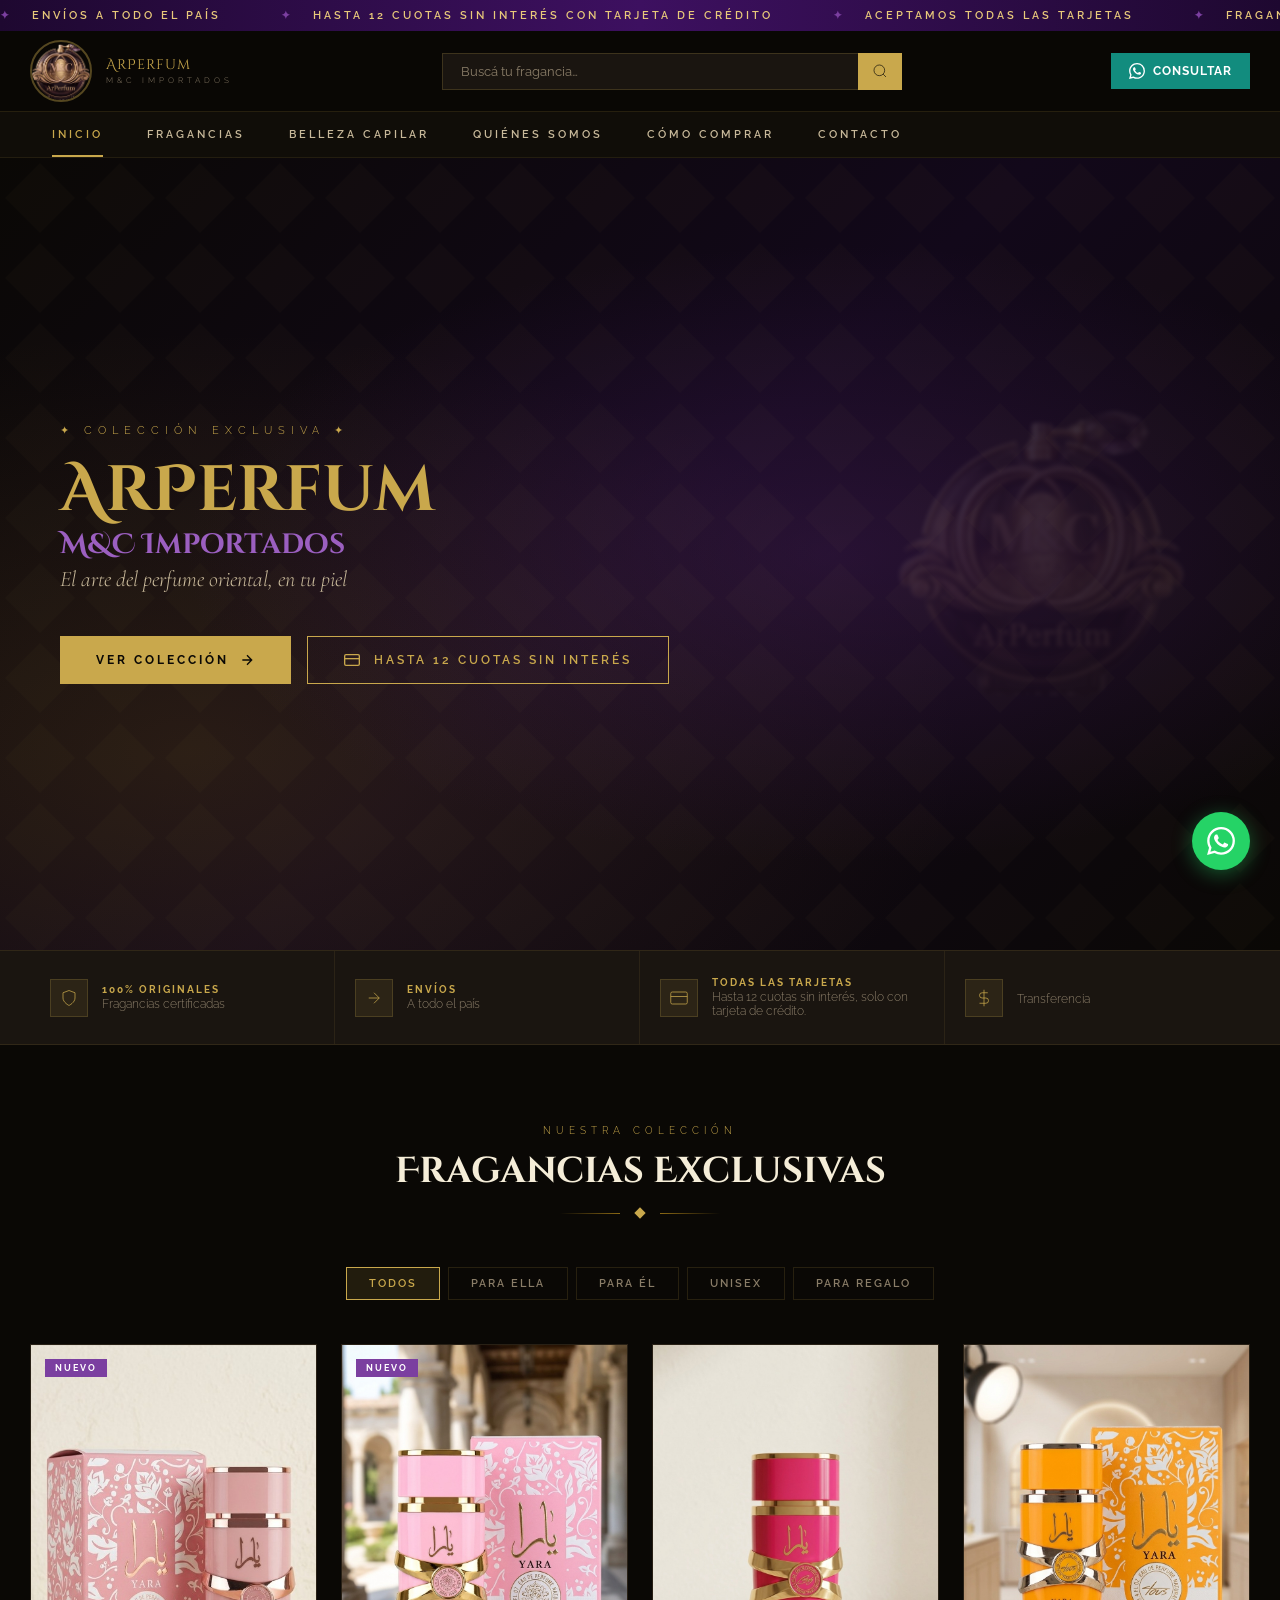
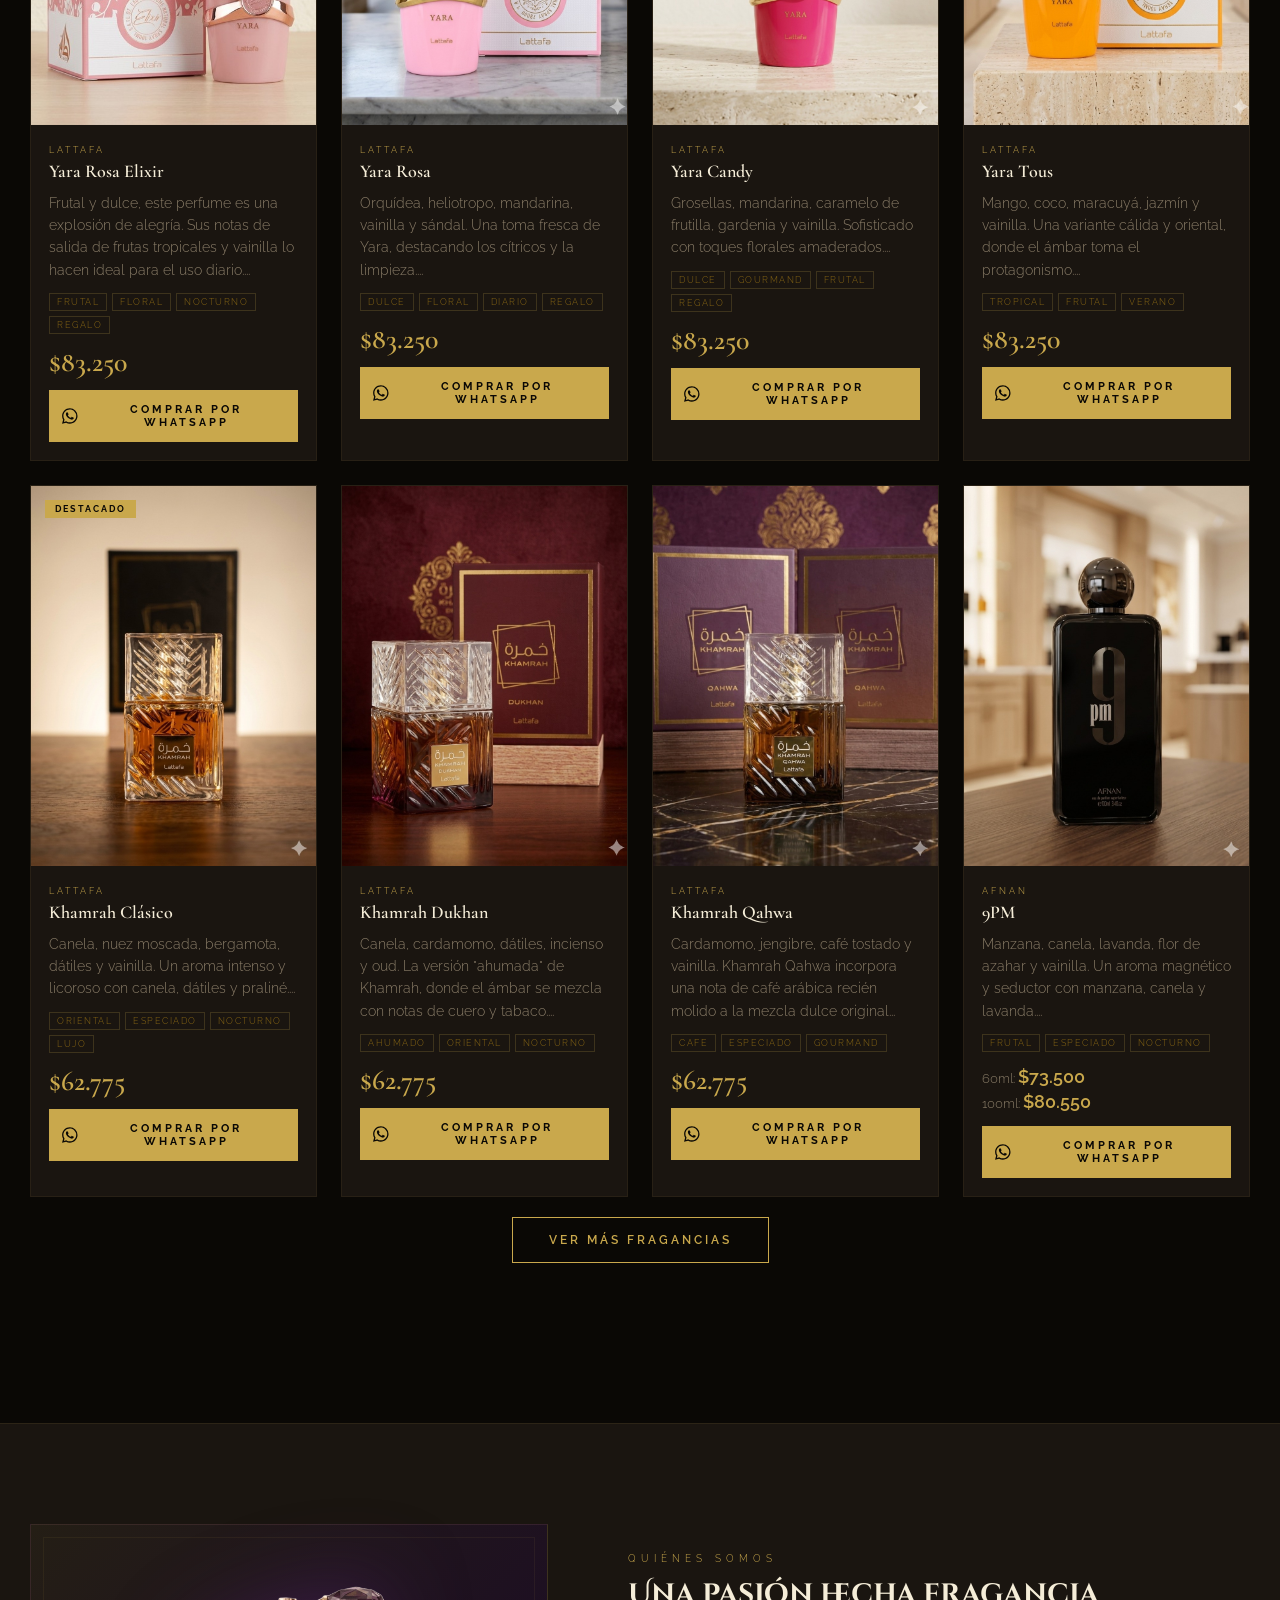
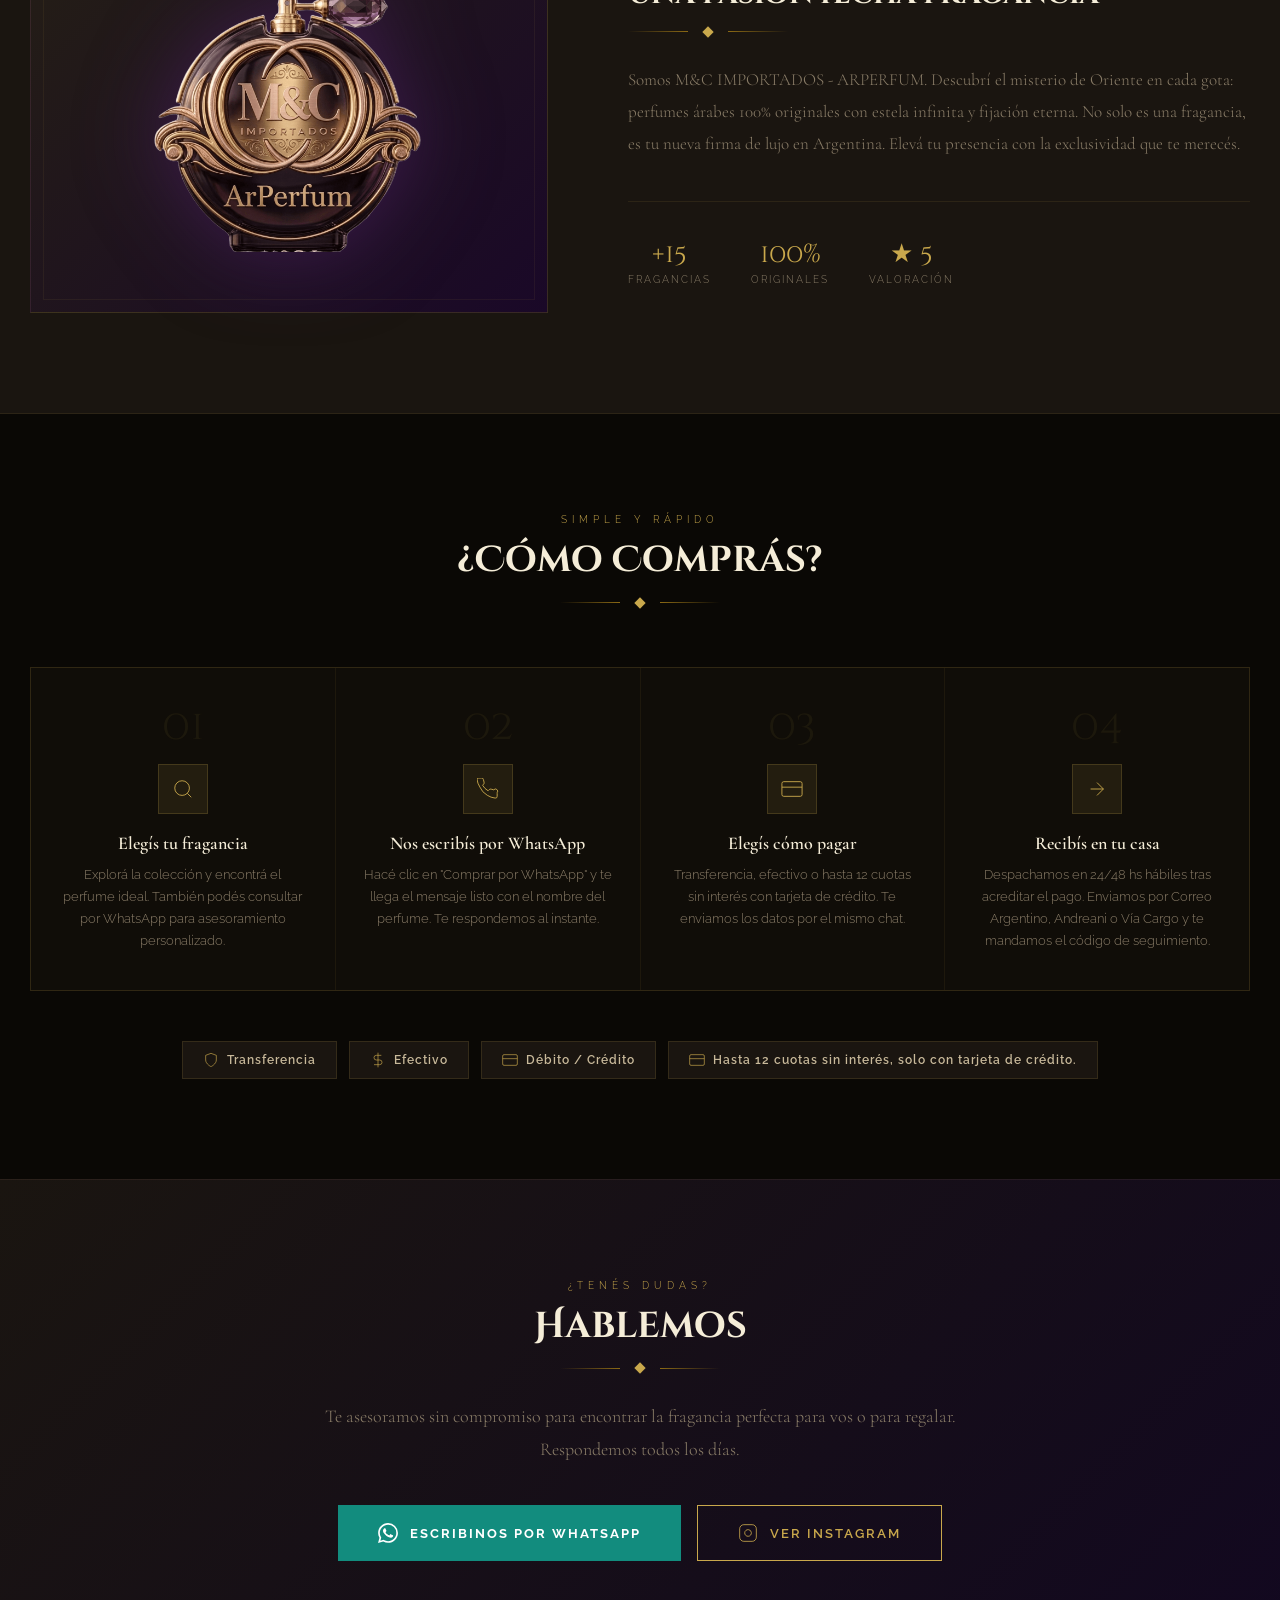
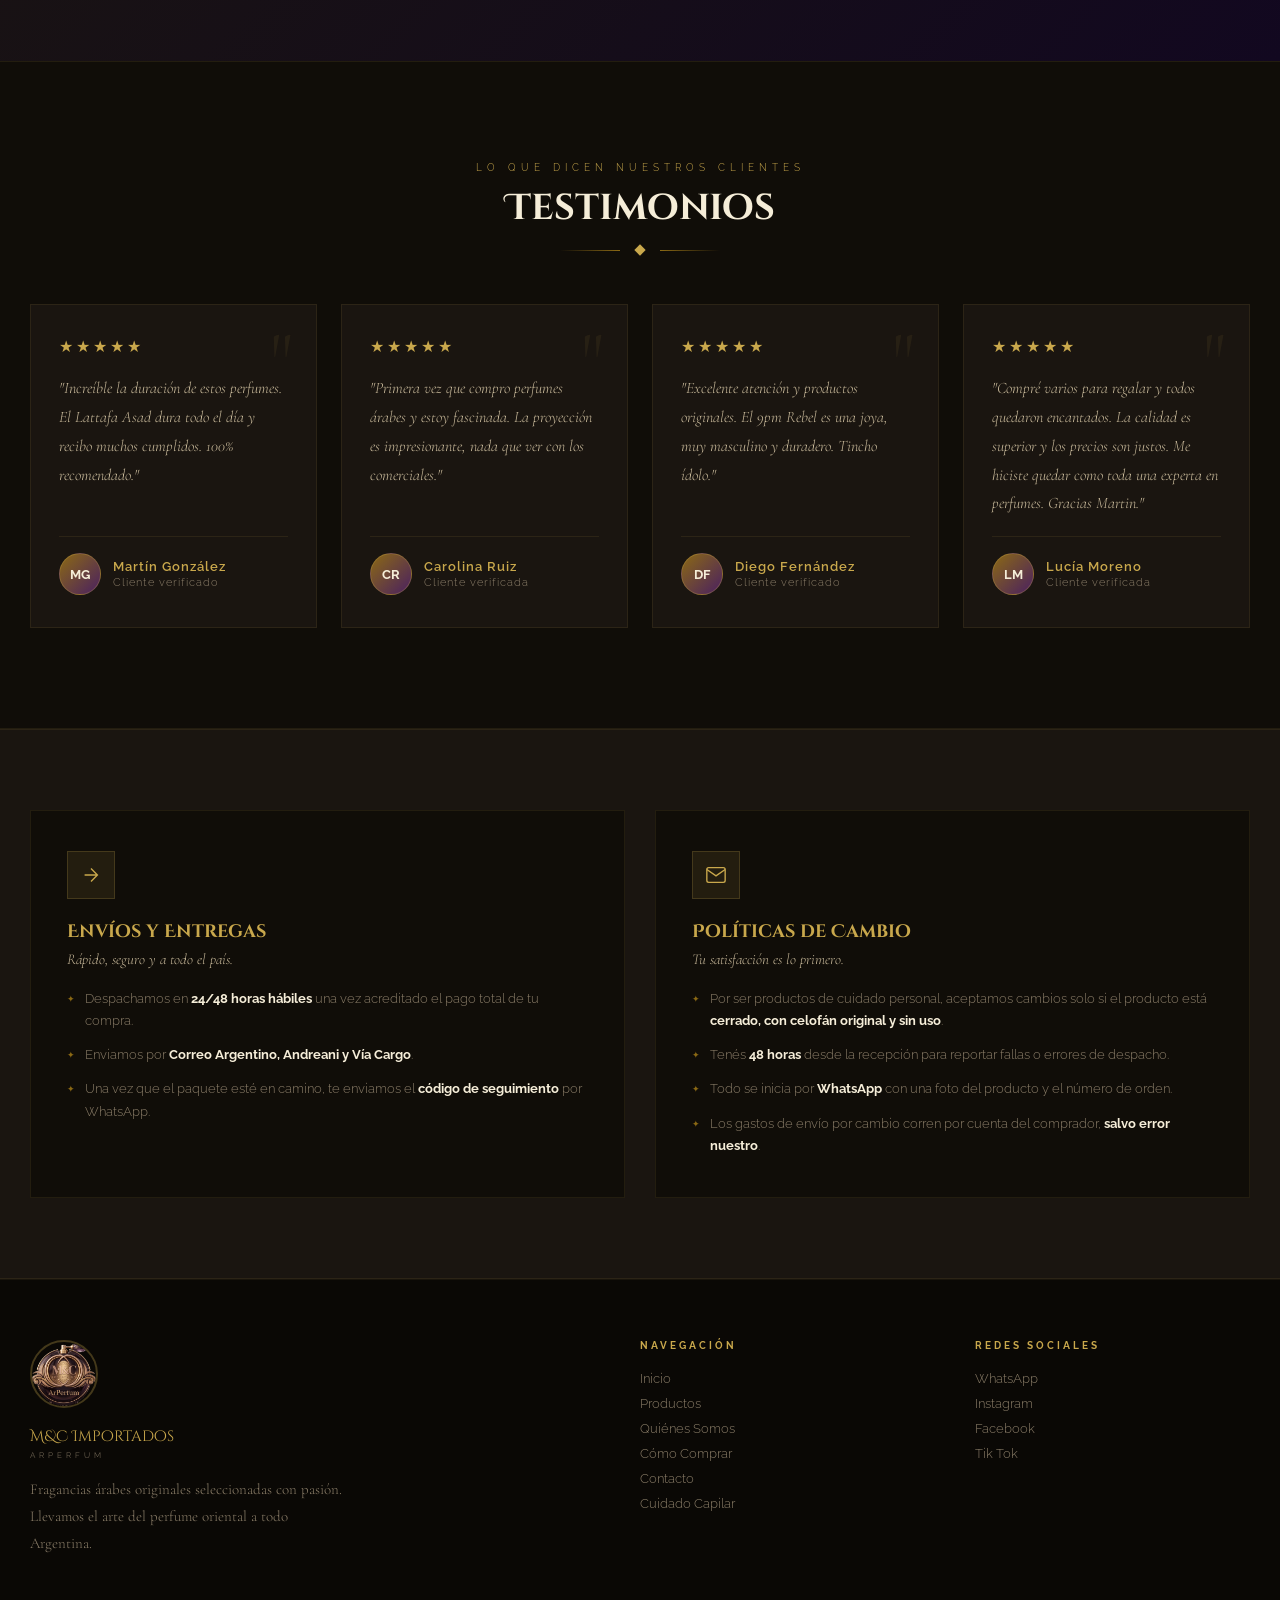
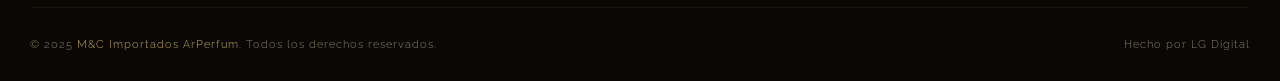
==== commit 49c96ca9: "Add files via upload" ====
--- a/index.html
+++ b/index.html
@@ -8,7 +8,9 @@
 
 <link href="https://fonts.googleapis.com/css2?family=Cinzel+Decorative:wght@400;700&family=Cormorant+Garamond:ital,wght@0,300;0,400;0,600;1,300;1,400&family=Raleway:wght@300;400;500;600;700&display=swap" rel="stylesheet">
 <link rel="stylesheet" href="style.css">
+<style>*{-webkit-tap-highlight-color:transparent;}button,a{touch-action:manipulation;}html,body{overflow-x:hidden;max-width:100%;}</style>
 </head>
+<style>*{-webkit-tap-highlight-color:transparent;}button,a{touch-action:manipulation;}html,body{overflow-x:hidden;max-width:100%;}</style>
 </head>
 <body>
 
--- a/style.css
+++ b/style.css
@@ -5,7 +5,7 @@
   --purple:#4A2060;--purple-light:#7B3FA0;--green:#4CAF50;
 }
 *{margin:0;padding:0;box-sizing:border-box;}
-html{scroll-behavior:smooth;}
+html{scroll-behavior:smooth;overflow-x:hidden;}
 body{background:var(--black);color:var(--text);font-family:'Raleway',sans-serif;font-weight:300;overflow-x:hidden;}
 ::-webkit-scrollbar{width:4px;}::-webkit-scrollbar-track{background:var(--black);}::-webkit-scrollbar-thumb{background:var(--gold-dark);}
 
@@ -98,7 +98,7 @@
 .pinfo{padding:20px 18px 18px;}
 .pbrand{font-size:9px;letter-spacing:3px;text-transform:uppercase;color:var(--gold);margin-bottom:5px;}
 .pname{font-family:'Cormorant Garamond',serif;font-size:18px;font-weight:600;color:var(--cream);line-height:1.3;margin-bottom:8px;}
-.pnotes{font-size:15px;color:var(--cream-dim);margin-bottom:12px;line-height:1.7;}
+.pnotes{font-size:14px;color:var(--text-dim);margin-bottom:12px;line-height:1.6;}
 .ptags{display:flex;gap:5px;flex-wrap:wrap;margin-bottom:14px;}
 .tag{font-size:9px;letter-spacing:1.5px;text-transform:uppercase;color:var(--gold-dark);border:1px solid rgba(201,168,76,.2);padding:3px 7px;}
 .ppricing{margin-bottom:14px;}
@@ -193,27 +193,8 @@
 .btn-mwa svg{width:20px;height:20px;fill:#fff;flex-shrink:0;}
 .mdiscl{font-size:12px;color:var(--cream-dim);text-align:center;margin-top:12px;line-height:1.6;}
 
-@media(max-width:900px){
-  .features-inner{grid-template-columns:repeat(2,1fr);}
-  .about-inner{grid-template-columns:1fr;}
-  .about-visual{max-width:340px;margin:0 auto;}
-  .how-steps{grid-template-columns:repeat(2,1fr);}
-  .footer-inner{grid-template-columns:1fr 1fr;}
-  .footer-brand{grid-column:1/-1;}
-}
-@media(max-width:640px){
-  .header-inner{padding:0 16px;}
-  .search-bar{max-width:170px;}
-  .btn-wa-hdr span{display:none;}
-  .hero-content{padding:0 24px;}
-  .hero-logo-bg{display:none;}
-  .features-inner{grid-template-columns:1fr;}
-  .feature-item{border-right:none;border-bottom:1px solid rgba(201,168,76,.1);}
-  .how-steps{grid-template-columns:1fr;}
-  .footer-inner{grid-template-columns:1fr;gap:36px;}
-  .products-section{padding:60px 16px;}
-  .wa-float{bottom:20px;right:20px;width:52px;height:52px;}
-}
+
+
 /* ─── TESTIMONIOS ─── */
 .testimonios-section{
   padding:100px 30px;
@@ -305,10 +286,7 @@
   letter-spacing:1px;
 }
 
-@media(max-width:640px){
-  .testimonios-section{padding:60px 16px;}
-  .testimonios-grid{grid-template-columns:1fr;}
-}
+
 
 /* ─── BANNER 12 CUOTAS (hero) ─── */
 .btn-outline svg { vertical-align: middle; margin-right: 4px; }
@@ -382,10 +360,7 @@
 }
 .politica-list li strong { color: var(--cream); }
 
-@media (max-width: 768px) {
-  .politicas-inner { grid-template-columns: 1fr; }
-  .politicas-section { padding: 60px 16px; }
-}
+
 /* ================================================================
    MENÚ HAMBURGUESA
    ================================================================ */
@@ -422,36 +397,177 @@
 .hamburger.open span:nth-child(3) { transform: translateY(-7px) rotate(-45deg); }
 
 /* Solo en mobile mostrar hamburguesa y ocultar links del nav */
+
+
+/* ================================================================
+   RESPONSIVE — TABLET (≤ 900px)
+   ================================================================ */
+@media(max-width:900px){
+  .features-inner{grid-template-columns:repeat(2,1fr);}
+  .about-inner{grid-template-columns:1fr;}
+  .about-visual{max-width:340px;margin:0 auto;}
+  .how-steps{grid-template-columns:repeat(2,1fr);}
+  .footer-inner{grid-template-columns:1fr 1fr;}
+  .footer-brand{grid-column:1/-1;}
+  .politicas-inner{grid-template-columns:1fr;}
+  .politicas-section{padding:60px 20px;}
+  .testimonios-grid{grid-template-columns:repeat(2,1fr);}
+}
+
+/* ================================================================
+   RESPONSIVE — MOBILE (≤ 768px)
+   ================================================================ */
 @media(max-width:768px){
-  .nav-inner a:not(.hamburger) { display: none; }
-  .hamburger { display: flex; }
-  .nav-inner { justify-content: flex-end; padding: 0 16px; min-height: 46px; }
-
-  /* Menú desplegable */
-  .nav-mobile {
-    display: flex;
-    flex-direction: column;
-    background: var(--dark);
-    border-top: 1px solid rgba(201,168,76,.15);
-    max-height: 0;
-    overflow: hidden;
-    transition: max-height 0.35s ease;
+
+  /* ── Overflow fix global ── */
+  html,body{overflow-x:hidden;max-width:100vw;}
+  section,header,nav,footer,.topbar{max-width:100%;overflow-x:hidden;}
+
+  /* ── Header ── */
+  .header-inner{padding:0 14px;height:62px;gap:10px;}
+  .logo-img{width:44px;height:44px;}
+  .logo-name{font-size:12px;letter-spacing:0;}
+  .logo-sub{font-size:7px;letter-spacing:2px;}
+  .search-bar{flex:1;max-width:none;}
+  .search-bar input{font-size:13px;padding:9px 40px 9px 14px;}
+  .btn-wa-hdr span{display:none;}
+  .btn-wa-hdr{padding:9px 12px;}
+
+  /* ── Hamburguesa ── */
+  .nav-inner a:not(.hamburger){display:none;}
+  .hamburger{display:flex;}
+  .nav-inner{justify-content:flex-end;padding:0 14px;min-height:44px;}
+  .nav-mobile{
+    display:flex;flex-direction:column;
+    background:var(--dark);
+    border-top:1px solid rgba(201,168,76,.15);
+    max-height:0;overflow:hidden;
+    transition:max-height 0.35s ease;
   }
-  .nav-mobile.open { max-height: 400px; }
-  .nav-mobile a {
-    padding: 16px 24px;
-    font-size: 12px;
-    font-weight: 600;
-    letter-spacing: 3px;
-    text-transform: uppercase;
-    color: var(--cream-dim);
-    text-decoration: none;
-    border-bottom: 1px solid rgba(201,168,76,.06);
-    transition: background 0.2s, color 0.2s;
+  .nav-mobile.open{max-height:420px;}
+  .nav-mobile a{
+    padding:15px 22px;font-size:12px;font-weight:600;
+    letter-spacing:2px;text-transform:uppercase;
+    color:var(--cream-dim);text-decoration:none;
+    border-bottom:1px solid rgba(201,168,76,.06);
+    transition:background .2s,color .2s;
   }
-  .nav-mobile a:hover, .nav-mobile a:active {
-    background: rgba(201,168,76,.08);
-    color: var(--gold);
-  }
-  .nav-mobile a:last-child { border-bottom: none; }
+  .nav-mobile a:hover,.nav-mobile a:active{background:rgba(201,168,76,.08);color:var(--gold);}
+  .nav-mobile a:last-child{border-bottom:none;}
+
+  /* ── Hero ── */
+  .hero{min-height:72vh;}
+  .hero-content{padding:0 18px;width:100%;box-sizing:border-box;}
+  .hero-logo-bg{display:none;}
+  .hero-eyebrow{font-size:9px;letter-spacing:4px;margin-bottom:14px;}
+  .hero-ctas{gap:10px;flex-direction:column;align-items:flex-start;}
+  .btn-primary,.btn-outline{padding:13px 24px;font-size:11px;letter-spacing:2px;width:100%;justify-content:center;}
+
+  /* ── Features ── */
+  .features-inner{grid-template-columns:1fr 1fr;}
+  .feature-item{padding:16px 12px;border-right:none;border-bottom:1px solid rgba(201,168,76,.1);}
+  .fi-label{font-size:9px;letter-spacing:1px;}
+  .fi-desc{font-size:11px;}
+
+  /* ── Productos ── */
+  .products-section{padding:48px 14px;}
+  .pgrid{grid-template-columns:repeat(2,1fr);gap:12px;}
+  .pinfo{padding:12px 10px 10px;}
+  .pname{font-size:14px;}
+  .pnotes{font-size:13px;}
+  .price-main{font-size:20px;}
+  .btn-comprar{font-size:10px;letter-spacing:1px;padding:10px;}
+  .ptags{gap:4px;}
+  .tag{font-size:8px;padding:2px 5px;}
+
+  /* ── Filtros ── */
+  .filters{gap:6px;padding:0 2px;flex-wrap:wrap;}
+  .fbtn{padding:7px 12px;font-size:10px;letter-spacing:1px;}
+
+  /* ── About ── */
+  .about-section{padding:56px 18px;}
+  .about-visual{display:none;}
+  .about-text p{font-size:15px;}
+  .about-stats{gap:20px;flex-wrap:wrap;}
+  .stat-num{font-size:22px;}
+  .stat-label{font-size:9px;}
+
+  /* ── Cómo comprar ── */
+  .how-section{padding:56px 14px;}
+  .how-steps{grid-template-columns:1fr 1fr;gap:1px;}
+  .how-step{padding:26px 16px;}
+  .step-num{font-size:30px;}
+  .step-title{font-size:14px;}
+  .step-desc{font-size:12px;}
+  .pay-methods{gap:6px;flex-wrap:wrap;}
+  .ppill{padding:8px 12px;font-size:11px;}
+
+  /* ── Testimonios ── */
+  .testimonios-section{padding:56px 14px;}
+  .testimonios-grid{grid-template-columns:1fr;}
+  .testimonio-texto{font-size:15px;}
+
+  /* ── Políticas ── */
+  .politicas-section{padding:48px 14px;}
+  .politicas-inner{grid-template-columns:1fr;gap:18px;}
+  .politica-card{padding:26px 20px;}
+  .politica-title{font-size:16px;}
+  .politica-list li{font-size:13px;}
+
+  /* ── Contacto ── */
+  .contact-section{padding:56px 14px;}
+  .contact-inner p{font-size:15px;}
+  .contact-actions{flex-direction:column;align-items:center;gap:12px;}
+  .btn-wa-big,.btn-ig{padding:14px 22px;font-size:12px;letter-spacing:1px;width:100%;justify-content:center;box-sizing:border-box;}
+
+  /* ── Modal ── */
+  .modal-overlay{padding:0;align-items:flex-end;}
+  .modal{max-height:90vh;width:100%;}
+  .mhdr{padding:18px 16px 12px;}
+  .mhdr h3{font-size:14px;}
+  .mbody{padding:14px 16px;}
+  .mimg{height:160px;}
+  .mprice{font-size:26px;}
+  .mpay-info{font-size:12px;padding:12px 14px;}
+
+  /* ── Footer ── */
+  .footer-inner{grid-template-columns:1fr;gap:28px;}
+  footer{padding:40px 18px 24px;}
+  .footer-bottom{flex-direction:column;text-align:center;gap:8px;}
+  .footer-name{font-size:14px;}
+
+  /* ── WA float ── */
+  .wa-float{bottom:18px;right:16px;width:50px;height:50px;}
+  .wa-float svg{width:24px;height:24px;}
+}
+
+/* ================================================================
+   RESPONSIVE — MOBILE CHICO (≤ 480px)
+   ================================================================ */
+@media(max-width:480px){
+  /* 1 columna */
+  .pgrid{grid-template-columns:1fr;gap:14px;}
+  .pimg-wrap{aspect-ratio:4/3;}
+  .pname{font-size:16px;}
+  .pnotes{font-size:14px;}
+  .price-main{font-size:22px;}
+
+  /* Features 1 columna */
+  .features-inner{grid-template-columns:1fr;}
+
+  /* Filtros con scroll */
+  .filters{flex-wrap:nowrap;overflow-x:auto;justify-content:flex-start;-webkit-overflow-scrolling:touch;padding-bottom:4px;}
+  .fbtn{flex-shrink:0;}
+
+  /* Pasos 1 columna */
+  .how-steps{grid-template-columns:1fr;}
+
+  /* Header más compacto */
+  .header-inner{height:56px;}
+  .logo-name{font-size:11px;}
+  .logo-img{width:38px;height:38px;}
+
+  /* Modal pantalla completa */
+  .modal-overlay{padding:0;}
+  .modal{max-height:100vh;}
 }
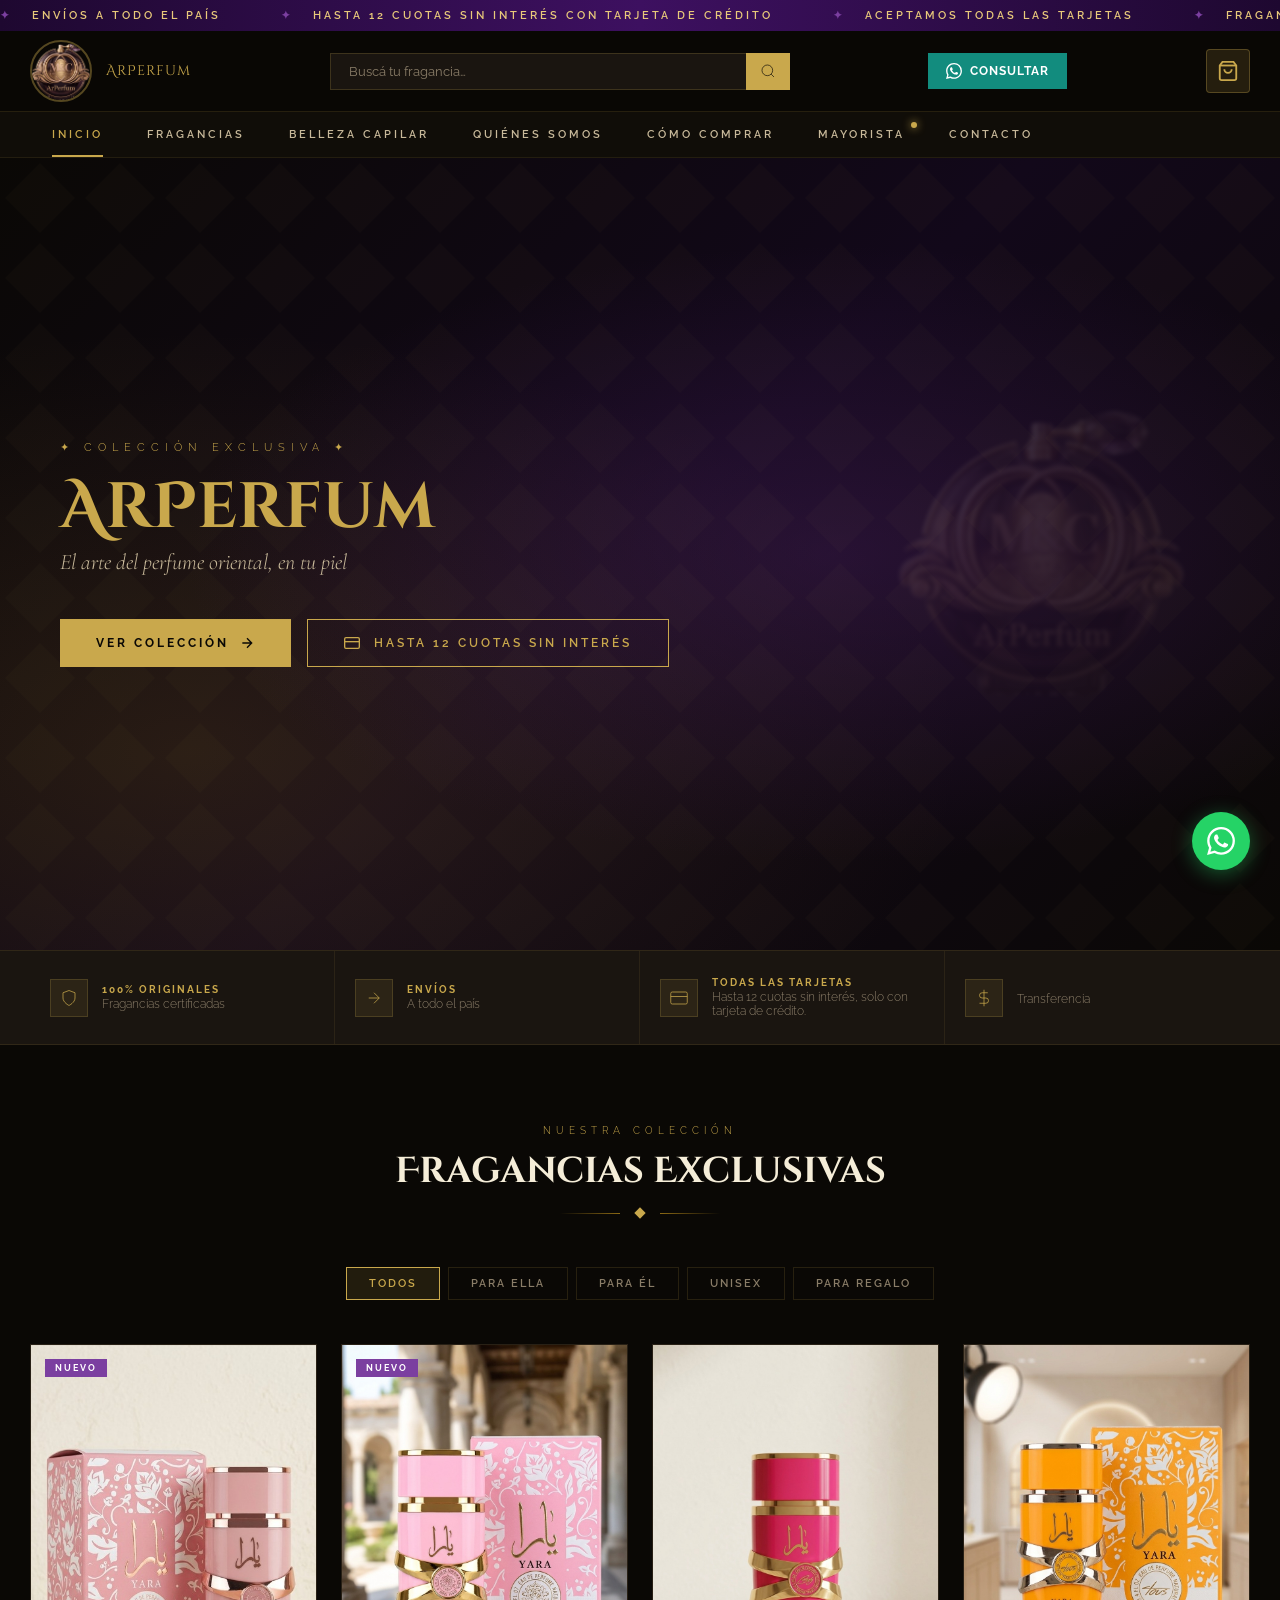
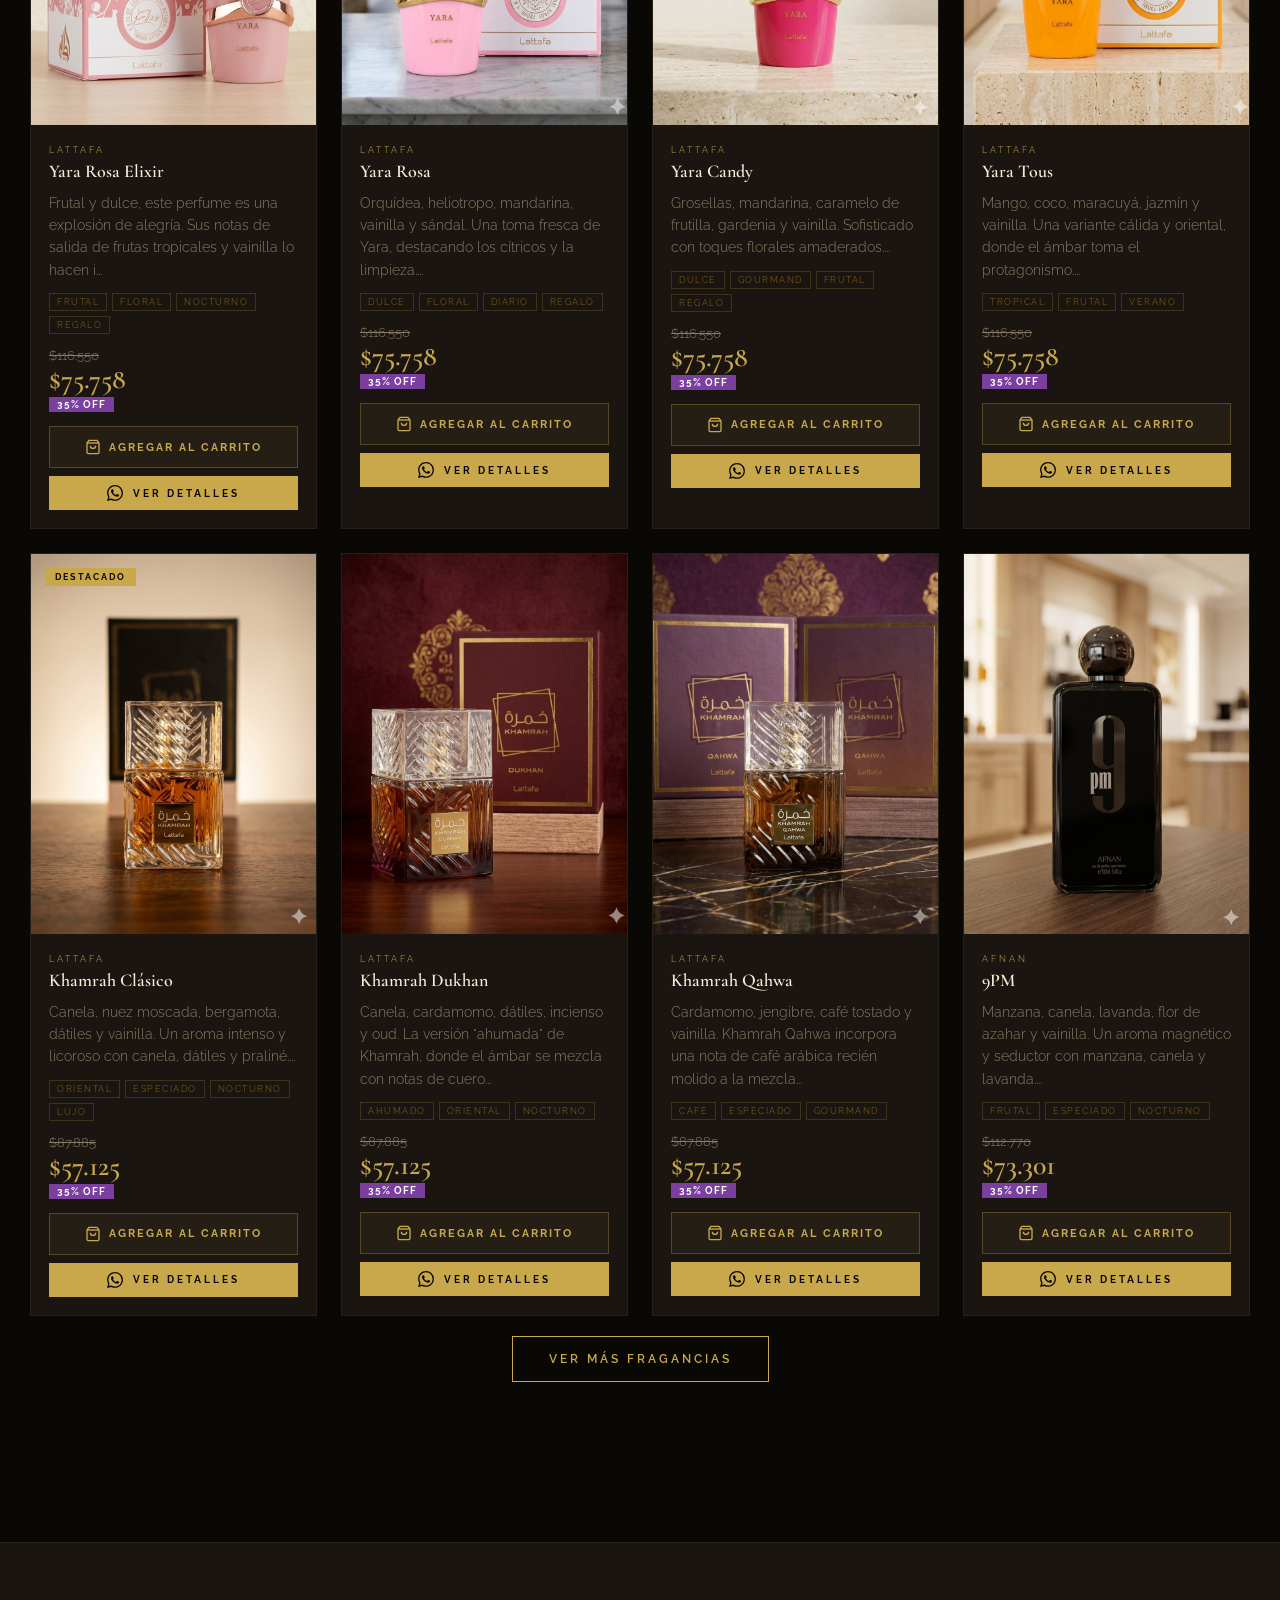
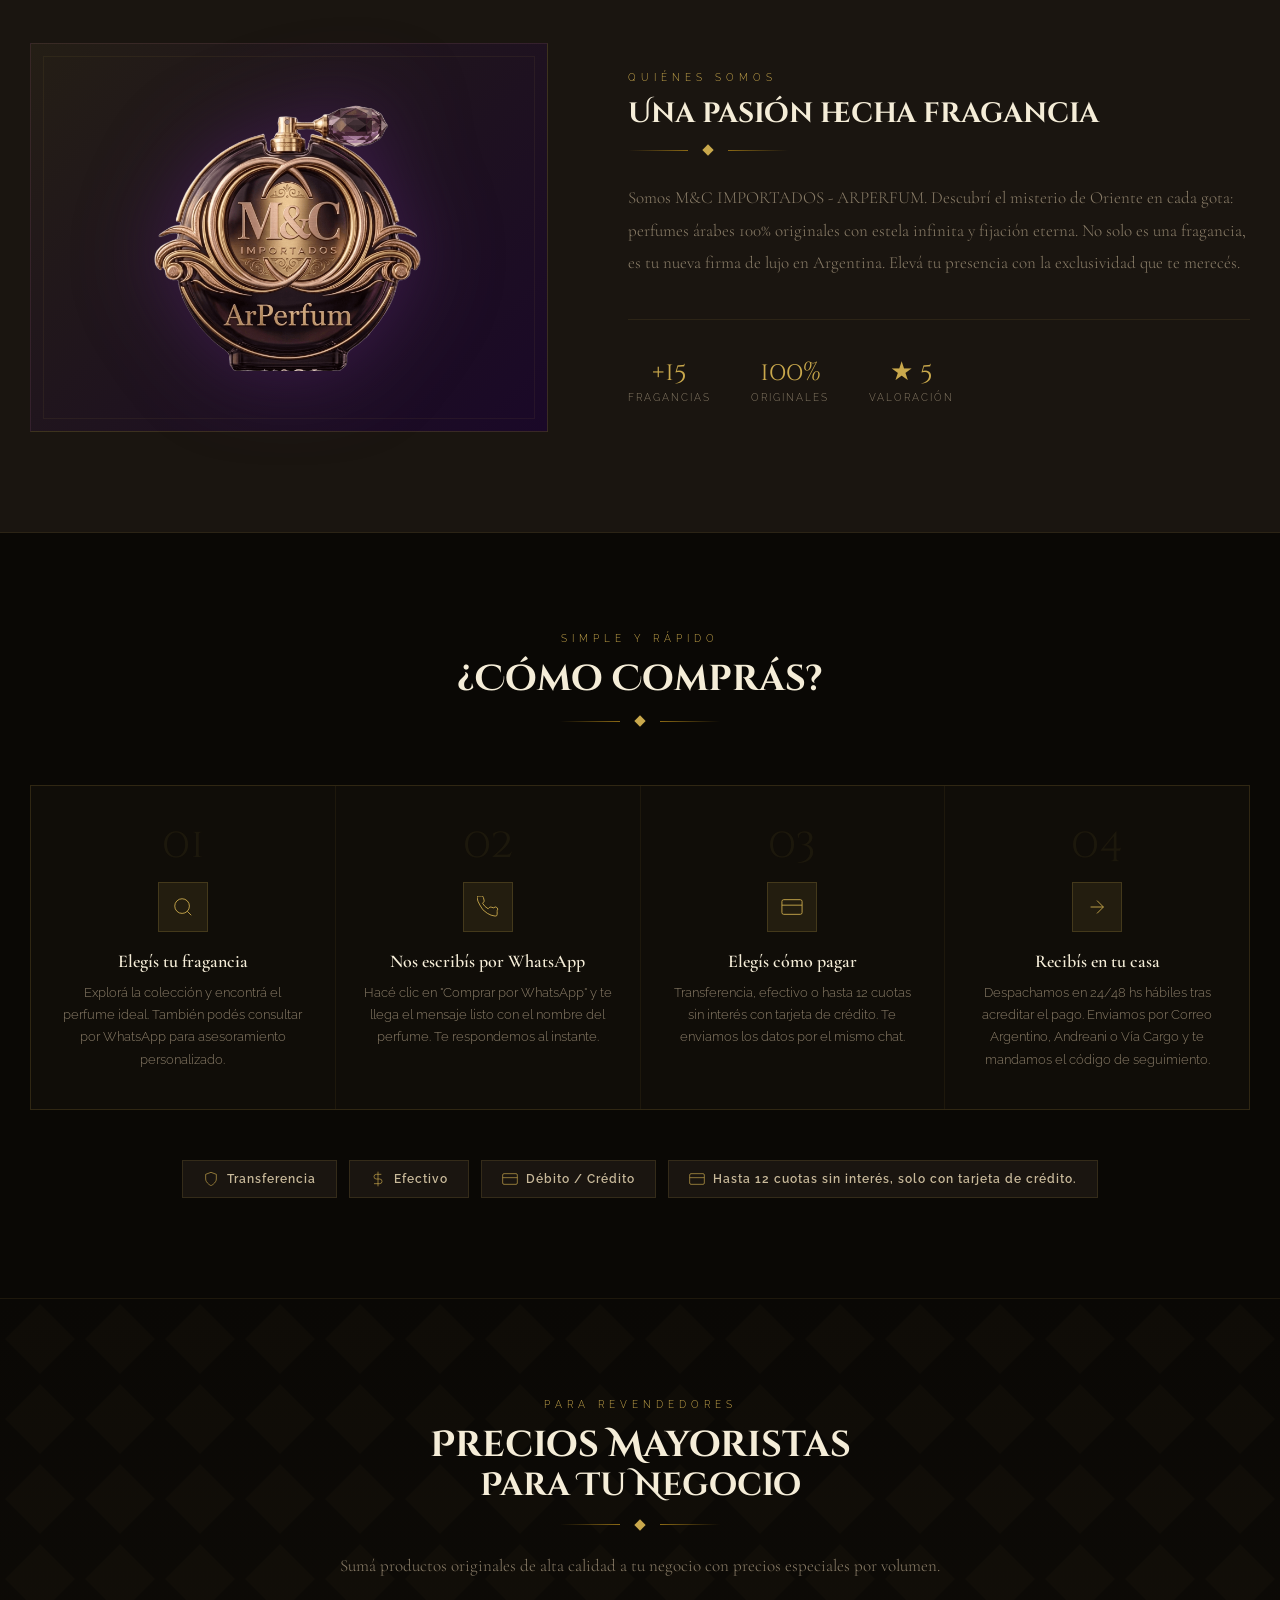
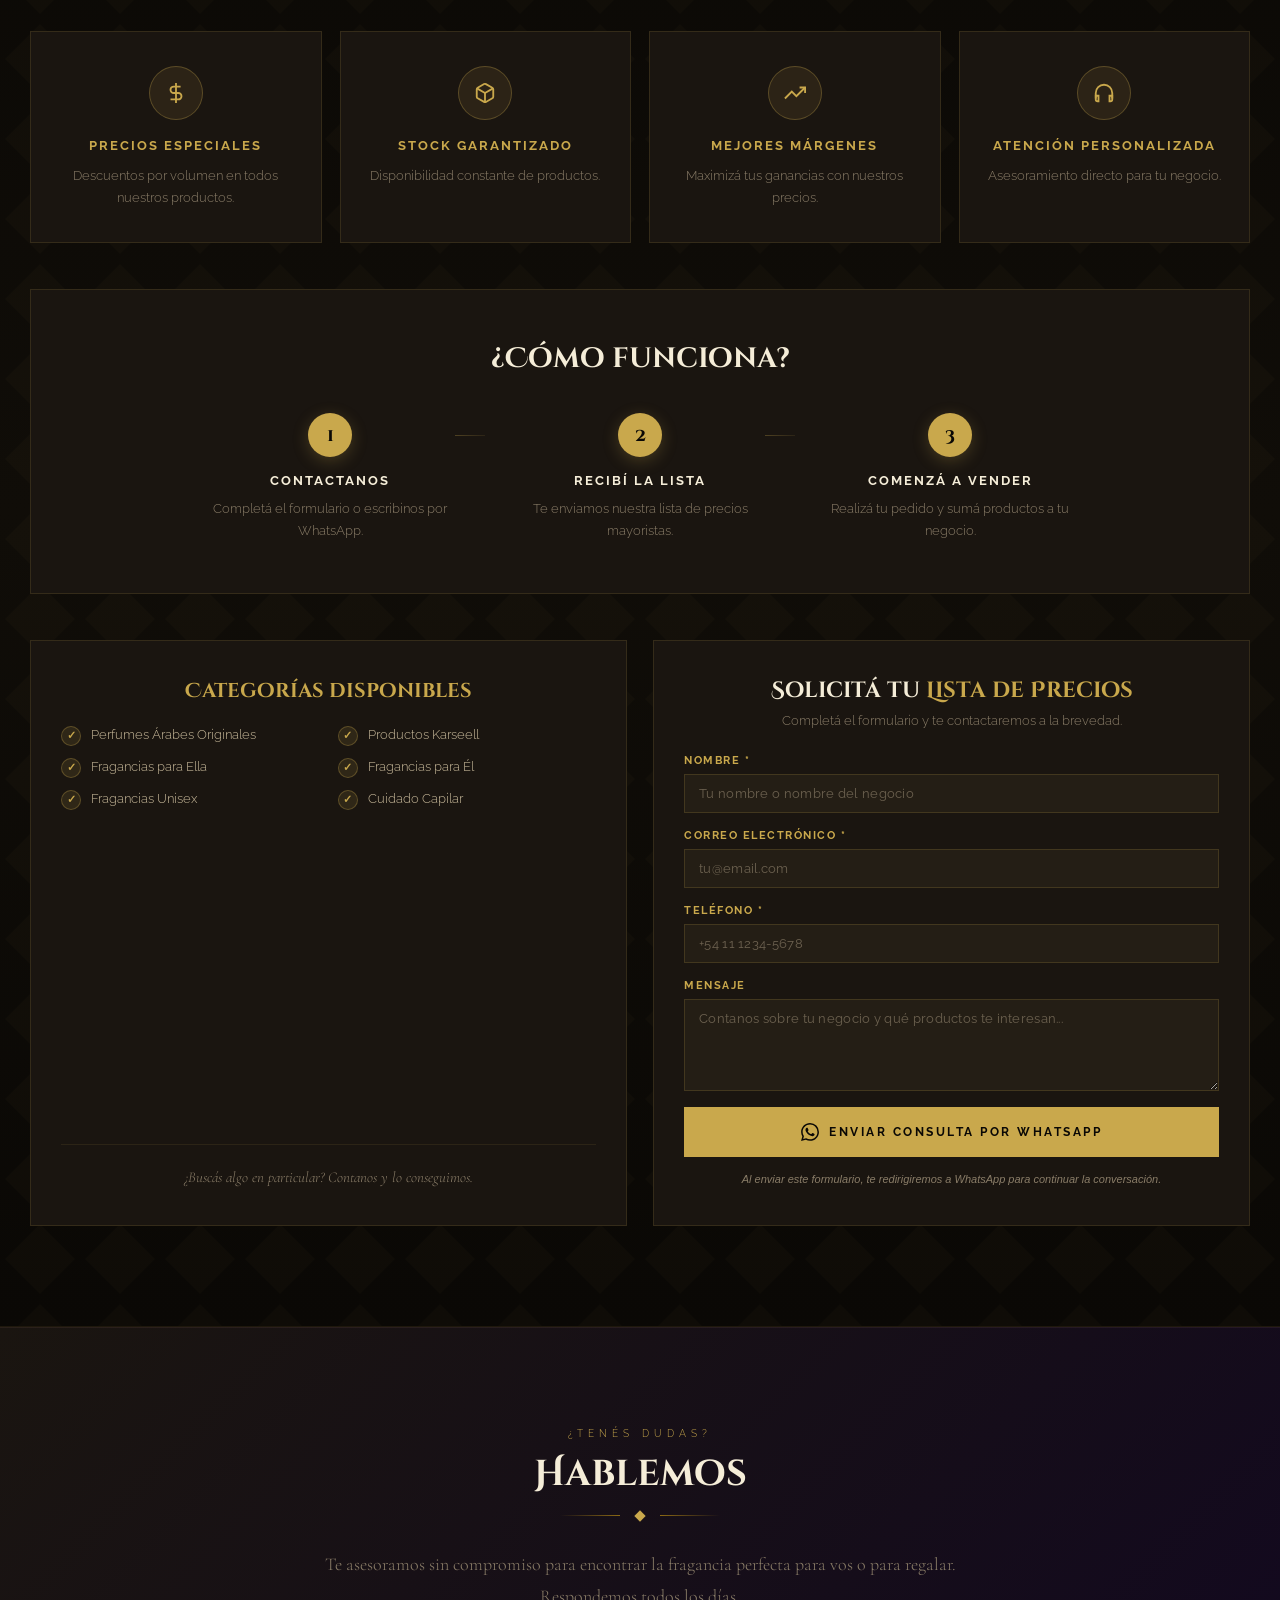
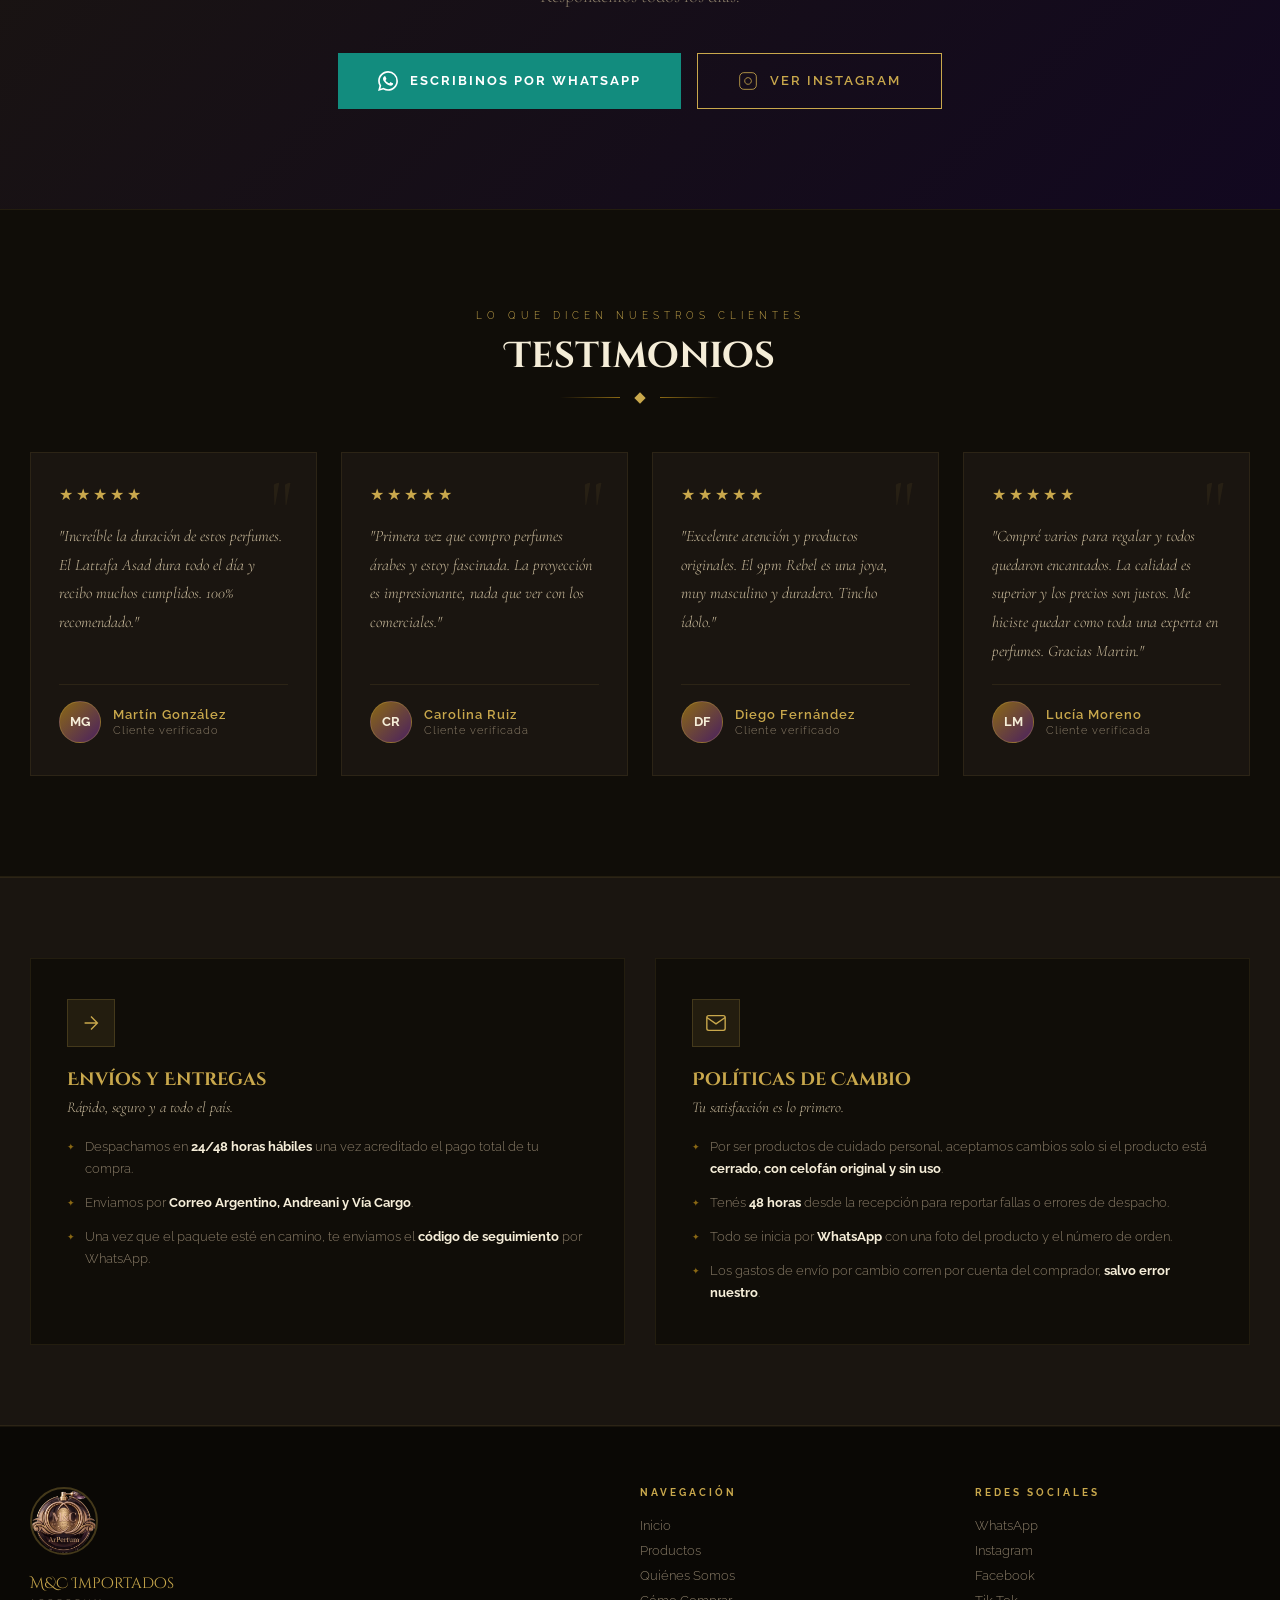
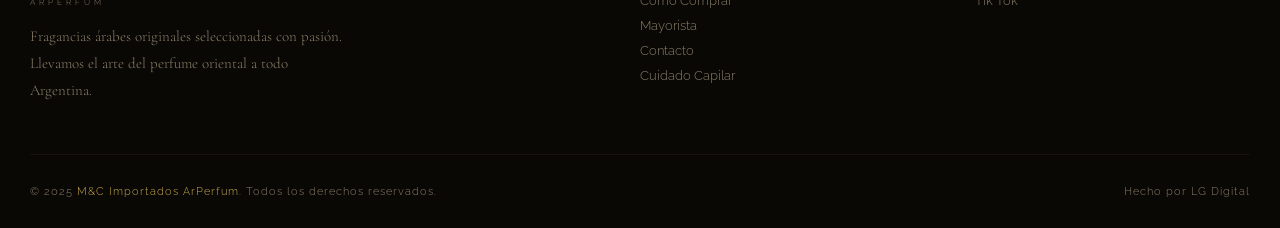
==== commit b8ef2268: "Add files via upload" ====
--- a/index.html
+++ b/index.html
@@ -1,9 +1,32 @@
 <!DOCTYPE html>
 <html lang="es">
 <head>
+
+<!-- SEO -->
+<meta name="description" content="Fragancias árabes originales en Argentina. Perfumes Lattafa, Al Haramain, Armaf, Rasasi y más. Envíos a todo el país. Hasta 12 cuotas sin interés.">
+<meta name="keywords" content="perfumes árabes, fragancias árabes, perfumes orientales, Lattafa, Al Haramain, Armaf, perfumes importados, perfumes originales Argentina">
+<meta name="author" content="ArPerfum">
+<meta name="robots" content="index, follow">
+<link rel="canonical" href="https://www.fraganciasarabes.com.ar/">
+
+<!-- Open Graph (para compartir en redes sociales) -->
+<meta property="og:type" content="website">
+<meta property="og:url" content="https://www.fraganciasarabes.com.ar/">
+<meta property="og:title" content="ArPerfum — Fragancias Árabes Originales">
+<meta property="og:description" content="Perfumes árabes originales con envíos a todo Argentina. Lattafa, Al Haramain, Armaf y más. Hasta 12 cuotas sin interés.">
+<meta property="og:image" content="https://www.fraganciasarabes.com.ar/Imagenes/Logo.png">
+
+<!-- Twitter Card -->
+<meta name="twitter:card" content="summary_large_image">
+<meta name="twitter:title" content="ArPerfum — Fragancias Árabes">
+<meta name="twitter:description" content="Perfumes árabes originales con envíos a todo Argentina.">
+<meta name="twitter:image" content="https://www.fraganciasarabes.com.ar/Imagenes/Logo.png">
+
+<!-- Google Search Console -->
+<meta name="google-site-verification" content="googlef635970831b1a6c5">
 <meta charset="UTF-8">
 <meta name="viewport" content="width=device-width, initial-scale=1.0">
-<title>ArPerfum - M&C Importados</title>
+<title>Fragancias Árabes Originales | ArPerfum </title>
 <link rel="icon" type="image/png" href="favicon.png">
 
 <link href="https://fonts.googleapis.com/css2?family=Cinzel+Decorative:wght@400;700&family=Cormorant+Garamond:ital,wght@0,300;0,400;0,600;1,300;1,400&family=Raleway:wght@300;400;500;600;700&display=swap" rel="stylesheet">
@@ -26,16 +49,16 @@
     <span>Hasta 12 cuotas sin interés con tarjeta de crédito</span>
     <span>Fragancias árabes 100% originales</span>
     <span>Atención personalizada por WhatsApp</span>
+    <span>Precios mayoristas para tu negocio</span>
   </div>
 </div>
 
 <header>
   <div class="header-inner">
     <a href="#inicio" class="logo">
-      <img src="Imagenes/Logo.png" class="logo-img" alt="M&C Importados">
+      <img src="Imagenes/Logo.png" class="logo-img" alt="ArPerfum">
       <div>
         <div class="logo-name">ArPerfum</div>
-        <div class="logo-sub">M&amp;C Importados</div>
       </div>
     </a>
     <div class="search-bar">
@@ -46,8 +69,72 @@
       <svg viewBox="0 0 24 24"><path d="M17.472 14.382c-.297-.149-1.758-.867-2.03-.967-.273-.099-.471-.148-.67.15-.197.297-.767.966-.94 1.164-.173.199-.347.223-.644.075-.297-.15-1.255-.463-2.39-1.475-.883-.788-1.48-1.761-1.653-2.059-.173-.297-.018-.458.13-.606.134-.133.298-.347.446-.52.149-.174.198-.298.298-.497.099-.198.05-.371-.025-.52-.075-.149-.669-1.612-.916-2.207-.242-.579-.487-.5-.669-.51-.173-.008-.371-.01-.57-.01-.198 0-.52.074-.792.372-.272.297-1.04 1.016-1.04 2.479 0 1.462 1.065 2.875 1.213 3.074.149.198 2.096 3.2 5.077 4.487.709.306 1.262.489 1.694.625.712.227 1.36.195 1.871.118.571-.085 1.758-.719 2.006-1.413.248-.694.248-1.289.173-1.413-.074-.124-.272-.198-.57-.347m-5.421 7.403h-.004a9.87 9.87 0 01-5.031-1.378l-.361-.214-3.741.982.998-3.648-.235-.374a9.86 9.86 0 01-1.51-5.26c.001-5.45 4.436-9.884 9.888-9.884 2.64 0 5.122 1.03 6.988 2.898a9.825 9.825 0 012.893 6.994c-.003 5.45-4.437 9.884-9.885 9.884m8.413-18.297A11.815 11.815 0 0012.05 0C5.495 0 .16 5.335.157 11.892c0 2.096.547 4.142 1.588 5.945L.057 24l6.305-1.654a11.882 11.882 0 005.683 1.448h.005c6.554 0 11.89-5.335 11.893-11.893a11.821 11.821 0 00-3.48-8.413z"/></svg>
       <span>Consultar</span>
     </a>
+    <!-- Carrito -->
+    <button class="cart-btn" id="cartBtn" onclick="toggleCart()">
+      <svg viewBox="0 0 24 24" fill="none" stroke="currentColor" stroke-width="2" width="22" height="22"><path d="M6 2L3 6v14a2 2 0 002 2h14a2 2 0 002-2V6l-3-4z"/><line x1="3" y1="6" x2="21" y2="6"/><path d="M16 10a4 4 0 01-8 0"/></svg>
+      <span class="cart-count" id="cartCount">0</span>
+    </button>
   </div>
 </header>
+
+<!-- ─── CART DRAWER ─── -->
+<div class="cart-overlay" id="cartOverlay" onclick="toggleCart()"></div>
+<div class="cart-drawer" id="cartDrawer">
+  <div class="cart-header">
+    <h3 class="cart-title">Tu Carrito</h3>
+    <button class="cart-close" onclick="toggleCart()">✕</button>
+  </div>
+
+  <!-- Countdown -->
+  <div class="cart-countdown" id="cartCountdown">
+    <div class="countdown-label">🔥 Oferta de bienvenida — termina en:</div>
+    <div class="countdown-timer" id="countdownTimer">00:00:00</div>
+  </div>
+
+  <!-- Mayorista progress -->
+  <div class="cart-mayorista" id="cartMayorista">
+    <div class="mayorista-text" id="mayoristaTxt">Agregá <strong>3 unidades</strong> para acceder al <strong>precio mayorista</strong></div>
+    <div class="mayorista-bar-wrap">
+      <div class="mayorista-bar" id="mayoristaBar"></div>
+    </div>
+  </div>
+
+  <!-- Items -->
+  <div class="cart-items" id="cartItems">
+    <div class="cart-empty" id="cartEmpty">
+      <svg viewBox="0 0 24 24" fill="none" stroke="currentColor" stroke-width="1.5" width="48" height="48"><path d="M6 2L3 6v14a2 2 0 002 2h14a2 2 0 002-2V6l-3-4z"/><line x1="3" y1="6" x2="21" y2="6"/><path d="M16 10a4 4 0 01-8 0"/></svg>
+      <p>Tu carrito está vacío</p>
+      <span>Agregá fragancias para continuar</span>
+    </div>
+  </div>
+
+  <!-- Summary -->
+  <div class="cart-summary" id="cartSummary" style="display:none">
+    <div class="summary-row">
+      <span>Subtotal</span>
+      <span id="cartSubtotal">$0</span>
+    </div>
+    <div class="summary-row discount" id="discountRow" style="display:none">
+      <span>Descuento 35% OFF</span>
+      <span id="cartDiscount" style="color:#4CAF50"></span>
+    </div>
+    <div class="summary-row mayorista-row" id="mayoristaRow" style="display:none">
+      <span>🏪 Precio Mayorista aplicado</span>
+      <span style="color:#C9A84C">✓</span>
+    </div>
+    <div class="summary-row total">
+      <span>Total</span>
+      <span id="cartTotal">$0</span>
+    </div>
+    <div class="cart-info-banner">
+      🚚 Envío a todo el país · ArPerfum M&amp;C Importados garantiza originalidad
+    </div>
+    <button class="cart-wa-btn" id="cartWaBtn" onclick="checkoutWA()">
+      <svg viewBox="0 0 24 24" fill="currentColor" width="20" height="20"><path d="M17.472 14.382c-.297-.149-1.758-.867-2.03-.967-.273-.099-.471-.148-.67.15-.197.297-.767.966-.94 1.164-.173.199-.347.223-.644.075-.297-.15-1.255-.463-2.39-1.475-.883-.788-1.48-1.761-1.653-2.059-.173-.297-.018-.458.13-.606.134-.133.298-.347.446-.52.149-.174.198-.298.298-.497.099-.198.05-.371-.025-.52-.075-.149-.669-1.612-.916-2.207-.242-.579-.487-.5-.669-.51-.173-.008-.371-.01-.57-.01-.198 0-.52.074-.792.372-.272.297-1.04 1.016-1.04 2.479 0 1.462 1.065 2.875 1.213 3.074.149.198 2.096 3.2 5.077 4.487.709.306 1.262.489 1.694.625.712.227 1.36.195 1.871.118.571-.085 1.758-.719 2.006-1.413.248-.694.248-1.289.173-1.413-.074-.124-.272-.198-.57-.347m-5.421 7.403h-.004a9.87 9.87 0 01-5.031-1.378l-.361-.214-3.741.982.998-3.648-.235-.374a9.86 9.86 0 01-1.51-5.26c.001-5.45 4.436-9.884 9.888-9.884 2.64 0 5.122 1.03 6.988 2.898a9.825 9.825 0 012.893 6.994c-.003 5.45-4.437 9.884-9.885 9.884m8.413-18.297A11.815 11.815 0 0012.05 0C5.495 0 .16 5.335.157 11.892c0 2.096.547 4.142 1.588 5.945L.057 24l6.305-1.654a11.882 11.882 0 005.683 1.448h.005c6.554 0 11.89-5.335 11.893-11.893a11.821 11.821 0 00-3.48-8.413z"/></svg>
+      Finalizar pedido por WhatsApp
+    </button>
+  </div>
+</div>
 
 <nav>
   <div class="nav-inner">
@@ -57,6 +144,7 @@
     <a href="capilar.html">Belleza Capilar</a>
     <a href="#quienes-somos">Quiénes Somos</a>
     <a href="#como-comprar">Cómo Comprar</a>
+    <a href="#mayorista" class="nav-mayorista">Mayorista</a>
     <a href="#contacto">Contacto</a>
     <!-- Botón hamburguesa (solo mobile) -->
     <button class="hamburger" id="hamburger" onclick="toggleMenu()" aria-label="Menú">
@@ -72,6 +160,7 @@
     <a href="capilar.html" onclick="closeMenu()">Belleza Capilar</a>
     <a href="#quienes-somos" onclick="closeMenu()">Quiénes Somos</a>
     <a href="#como-comprar" onclick="closeMenu()">Cómo Comprar</a>
+    <a href="#mayorista" onclick="closeMenu()" class="nav-mayorista">Mayorista</a>
     <a href="#contacto" onclick="closeMenu()">Contacto</a>
   </div>
 </nav>
@@ -85,7 +174,7 @@
     <div class="hero-eyebrow">✦ Colección exclusiva ✦</div>
     <h1 class="hero-title">
       <span class="brand">ArPerfum</span>
-      <span class="sub">M&amp;C Importados</span>
+      
     </h1>
     <p class="hero-desc">El arte del perfume oriental, en tu piel</p>
     <div class="hero-ctas">
@@ -132,7 +221,7 @@
 <section class="about-section" id="quienes-somos">
   <div class="about-inner">
     <div class="about-visual">
-      <div class="about-logo-wrap"><img src="Imagenes/Logo.png" alt="M&C Importados"></div>
+      <div class="about-logo-wrap"><img src="Imagenes/Logo.png" alt="ArPerfum"></div>
     </div>
     <div class="about-text">
       <div class="sec-eyebrow">Quiénes somos</div>
@@ -168,6 +257,124 @@
       <div class="ppill"><svg viewBox="0 0 24 24"><rect x="1" y="4" width="22" height="16" rx="2"/><line x1="1" y1="10" x2="23" y2="10"/></svg>Débito / Crédito</div>
       <div class="ppill"><svg viewBox="0 0 24 24"><rect x="1" y="4" width="22" height="16" rx="2"/><line x1="1" y1="10" x2="23" y2="10"/></svg>Hasta 12 cuotas sin interés, solo con tarjeta de crédito.</div>
     </div>
+  </div>
+</section>
+
+<!-- ─── MAYORISTA ─── -->
+<section class="mayorista-section" id="mayorista">
+  <div class="mayorista-inner">
+
+    <div class="sec-hdr">
+      <div class="sec-eyebrow">Para revendedores</div>
+      <h2 class="sec-title">Precios Mayoristas <span class="may-title-accent">Para Tu Negocio</span></h2>
+      <div class="sec-div"><div class="div-gem"></div></div>
+      <p class="mayorista-subtitle">Sumá productos originales de alta calidad a tu negocio con precios especiales por volumen.</p>
+    </div>
+
+    <!-- Beneficios -->
+    <div class="mayorista-benefits">
+      <div class="mb-card">
+        <div class="mb-icon">
+          <svg viewBox="0 0 24 24" fill="none" stroke="currentColor" stroke-width="2"><line x1="12" y1="1" x2="12" y2="23"/><path d="M17 5H9.5a3.5 3.5 0 0 0 0 7h5a3.5 3.5 0 0 1 0 7H6"/></svg>
+        </div>
+        <h3 class="mb-title">Precios Especiales</h3>
+        <p class="mb-desc">Descuentos por volumen en todos nuestros productos.</p>
+      </div>
+      <div class="mb-card">
+        <div class="mb-icon">
+          <svg viewBox="0 0 24 24" fill="none" stroke="currentColor" stroke-width="2"><path d="M21 16V8a2 2 0 0 0-1-1.73l-7-4a2 2 0 0 0-2 0l-7 4A2 2 0 0 0 3 8v8a2 2 0 0 0 1 1.73l7 4a2 2 0 0 0 2 0l7-4A2 2 0 0 0 21 16z"/><polyline points="3.27 6.96 12 12.01 20.73 6.96"/><line x1="12" y1="22.08" x2="12" y2="12"/></svg>
+        </div>
+        <h3 class="mb-title">Stock Garantizado</h3>
+        <p class="mb-desc">Disponibilidad constante de productos.</p>
+      </div>
+      <div class="mb-card">
+        <div class="mb-icon">
+          <svg viewBox="0 0 24 24" fill="none" stroke="currentColor" stroke-width="2"><polyline points="23 6 13.5 15.5 8.5 10.5 1 18"/><polyline points="17 6 23 6 23 12"/></svg>
+        </div>
+        <h3 class="mb-title">Mejores Márgenes</h3>
+        <p class="mb-desc">Maximizá tus ganancias con nuestros precios.</p>
+      </div>
+      <div class="mb-card">
+        <div class="mb-icon">
+          <svg viewBox="0 0 24 24" fill="none" stroke="currentColor" stroke-width="2"><path d="M3 18v-6a9 9 0 0 1 18 0v6"/><path d="M21 19a2 2 0 0 1-2 2h-1v-6h3v4zM3 19a2 2 0 0 0 2 2h1v-6H3v4z"/></svg>
+        </div>
+        <h3 class="mb-title">Atención Personalizada</h3>
+        <p class="mb-desc">Asesoramiento directo para tu negocio.</p>
+      </div>
+    </div>
+
+    <!-- Cómo funciona -->
+    <div class="mayorista-how">
+      <h3 class="mh-heading">¿Cómo funciona?</h3>
+      <div class="mayorista-steps">
+        <div class="mh-step">
+          <div class="mh-num">1</div>
+          <div class="mh-title">Contactanos</div>
+          <div class="mh-desc">Completá el formulario o escribinos por WhatsApp.</div>
+        </div>
+        <div class="mh-step">
+          <div class="mh-num">2</div>
+          <div class="mh-title">Recibí la Lista</div>
+          <div class="mh-desc">Te enviamos nuestra lista de precios mayoristas.</div>
+        </div>
+        <div class="mh-step">
+          <div class="mh-num">3</div>
+          <div class="mh-title">Comenzá a Vender</div>
+          <div class="mh-desc">Realizá tu pedido y sumá productos a tu negocio.</div>
+        </div>
+      </div>
+    </div>
+
+    <!-- Bottom: categorías + formulario -->
+    <div class="mayorista-bottom">
+
+      <!-- Categorías -->
+      <div class="mayorista-cats">
+        <h3 class="mcats-title">Categorías disponibles</h3>
+        <ul class="mcats-list">
+          <li><span class="mcats-check">✓</span> Perfumes Árabes Originales</li>
+          <li><span class="mcats-check">✓</span> Productos Karseell</li>
+          <li><span class="mcats-check">✓</span> Fragancias para Ella</li>
+          <li><span class="mcats-check">✓</span> Fragancias para Él</li>
+          <li><span class="mcats-check">✓</span> Fragancias Unisex</li>
+          <li><span class="mcats-check">✓</span> Cuidado Capilar</li>
+        </ul>
+        <div class="mcats-note">
+          ¿Buscás algo en particular? Contanos y lo conseguimos.
+        </div>
+      </div>
+
+      <!-- Formulario -->
+      <div class="mayorista-form-card">
+        <h3 class="mfrm-title">Solicitá tu <span class="mfrm-accent">Lista de Precios</span></h3>
+        <p class="mfrm-sub">Completá el formulario y te contactaremos a la brevedad.</p>
+        <form id="mayoristaForm" onsubmit="submitMayorista(event)" novalidate>
+          <label class="mfrm-label">
+            Nombre *
+            <input type="text" id="mayNombre" required placeholder="Tu nombre o nombre del negocio">
+          </label>
+          <label class="mfrm-label">
+            Correo electrónico *
+            <input type="email" id="mayEmail" required placeholder="tu@email.com">
+          </label>
+          <label class="mfrm-label">
+            Teléfono *
+            <input type="tel" id="mayTel" required placeholder="+54 11 1234-5678">
+          </label>
+          <label class="mfrm-label">
+            Mensaje
+            <textarea id="mayMsg" rows="4" placeholder="Contanos sobre tu negocio y qué productos te interesan..."></textarea>
+          </label>
+          <button type="submit" class="btn-may-wa">
+            <svg viewBox="0 0 24 24"><path d="M17.472 14.382c-.297-.149-1.758-.867-2.03-.967-.273-.099-.471-.148-.67.15-.197.297-.767.966-.94 1.164-.173.199-.347.223-.644.075-.297-.15-1.255-.463-2.39-1.475-.883-.788-1.48-1.761-1.653-2.059-.173-.297-.018-.458.13-.606.134-.133.298-.347.446-.52.149-.174.198-.298.298-.497.099-.198.05-.371-.025-.52-.075-.149-.669-1.612-.916-2.207-.242-.579-.487-.5-.669-.51-.173-.008-.371-.01-.57-.01-.198 0-.52.074-.792.372-.272.297-1.04 1.016-1.04 2.479 0 1.462 1.065 2.875 1.213 3.074.149.198 2.096 3.2 5.077 4.487.709.306 1.262.489 1.694.625.712.227 1.36.195 1.871.118.571-.085 1.758-.719 2.006-1.413.248-.694.248-1.289.173-1.413-.074-.124-.272-.198-.57-.347m-5.421 7.403h-.004a9.87 9.87 0 01-5.031-1.378l-.361-.214-3.741.982.998-3.648-.235-.374a9.86 9.86 0 01-1.51-5.26c.001-5.45 4.436-9.884 9.888-9.884 2.64 0 5.122 1.03 6.988 2.898a9.825 9.825 0 012.893 6.994c-.003 5.45-4.437 9.884-9.885 9.884m8.413-18.297A11.815 11.815 0 0012.05 0C5.495 0 .16 5.335.157 11.892c0 2.096.547 4.142 1.588 5.945L.057 24l6.305-1.654a11.882 11.882 0 005.683 1.448h.005c6.554 0 11.89-5.335 11.893-11.893a11.821 11.821 0 00-3.48-8.413z"/></svg>
+            Enviar consulta por WhatsApp
+          </button>
+          <p class="mfrm-disclaimer">Al enviar este formulario, te redirigiremos a WhatsApp para continuar la conversación.</p>
+        </form>
+      </div>
+
+    </div>
+
   </div>
 </section>
 
@@ -291,14 +498,14 @@
 <footer>
   <div class="footer-inner">
     <div class="footer-brand">
-      <img src="Imagenes/Logo.png" class="footer-logo" alt="M&C">
+      <img src="Imagenes/Logo.png" class="footer-logo" alt="">
       <div class="footer-name">M&amp;C Importados</div>
       <span class="footer-subt">ArPerfum</span>
       <p>Fragancias árabes originales seleccionadas con pasión. Llevamos el arte del perfume oriental a todo Argentina.</p>
     </div>
     <div class="footer-col">
       <h4>Navegación</h4>
-      <a href="#inicio">Inicio</a><a href="#fragancias">Productos</a><a href="#quienes-somos">Quiénes Somos</a><a href="#como-comprar">Cómo Comprar</a><a href="#contacto">Contacto</a>
+      <a href="#inicio">Inicio</a><a href="#fragancias">Productos</a><a href="#quienes-somos">Quiénes Somos</a><a href="#como-comprar">Cómo Comprar</a><a href="#mayorista">Mayorista</a><a href="#contacto">Contacto</a>
     <a href="capilar.html">Cuidado Capilar</a>
     </div>
     <div class="footer-col">
--- a/style.css
+++ b/style.css
@@ -570,4 +570,160 @@
   /* Modal pantalla completa */
   .modal-overlay{padding:0;}
   .modal{max-height:100vh;}
+}
+/* ================================================================
+   CARRITO LATERAL
+   ================================================================ */
+.cart-btn{position:relative;background:rgba(201,168,76,.15);border:1px solid rgba(201,168,76,.3);color:var(--gold);width:44px;height:44px;border-radius:4px;cursor:pointer;display:flex;align-items:center;justify-content:center;transition:all .2s;flex-shrink:0;}
+.cart-btn:hover{background:rgba(201,168,76,.25);}
+.cart-count{position:absolute;top:-6px;right:-6px;background:var(--purple-light);color:#fff;width:18px;height:18px;border-radius:50%;font-size:10px;font-weight:700;display:none;align-items:center;justify-content:center;}
+.cart-overlay{position:fixed;inset:0;background:rgba(0,0,0,.6);z-index:2001;opacity:0;pointer-events:none;transition:opacity .3s;}
+.cart-overlay.open{opacity:1;pointer-events:all;}
+.cart-drawer{position:fixed;top:0;right:0;height:100vh;width:400px;max-width:95vw;background:var(--dark2);border-left:1px solid rgba(201,168,76,.15);z-index:2002;display:flex;flex-direction:column;transform:translateX(100%);transition:transform .35s cubic-bezier(.4,0,.2,1);}
+.cart-drawer.open{transform:translateX(0);}
+.cart-header{display:flex;align-items:center;justify-content:space-between;padding:20px 20px 16px;border-bottom:1px solid rgba(201,168,76,.1);flex-shrink:0;}
+.cart-title{font-family:'Cinzel Decorative',serif;font-size:16px;color:var(--gold);}
+.cart-close{background:none;border:1px solid rgba(201,168,76,.2);color:var(--text-dim);width:32px;height:32px;cursor:pointer;font-size:16px;display:flex;align-items:center;justify-content:center;transition:all .2s;}
+.cart-close:hover{border-color:var(--gold);color:var(--gold);}
+.cart-countdown{background:linear-gradient(135deg,rgba(74,32,96,.6),rgba(123,63,160,.3));border-bottom:1px solid rgba(201,168,76,.1);padding:12px 20px;flex-shrink:0;text-align:center;}
+.countdown-label{font-size:11px;color:var(--cream-dim);letter-spacing:1px;margin-bottom:6px;}
+.countdown-timer{font-family:'Cinzel Decorative',serif;font-size:22px;color:var(--gold);letter-spacing:4px;}
+.cart-mayorista{padding:14px 20px;border-bottom:1px solid rgba(201,168,76,.1);flex-shrink:0;}
+.mayorista-text{font-size:12px;color:var(--cream-dim);margin-bottom:8px;line-height:1.5;}
+.mayorista-bar-wrap{height:6px;background:rgba(255,255,255,.08);border-radius:3px;overflow:hidden;}
+.mayorista-bar{height:100%;width:0%;background:var(--purple-light);border-radius:3px;transition:width .4s ease,background .4s;}
+.cart-items{flex:1;overflow-y:auto;padding:8px 0;}
+.cart-items::-webkit-scrollbar{width:3px;}
+.cart-items::-webkit-scrollbar-thumb{background:var(--gold-dark);}
+.cart-empty{display:flex;flex-direction:column;align-items:center;justify-content:center;padding:48px 20px;gap:12px;color:var(--text-dim);text-align:center;height:100%;}
+.cart-empty svg{opacity:.3;}
+.cart-empty p{font-family:'Cormorant Garamond',serif;font-size:18px;color:var(--cream-dim);}
+.cart-empty span{font-size:12px;}
+.cart-item{display:flex;gap:12px;padding:14px 20px;border-bottom:1px solid rgba(201,168,76,.06);transition:background .2s;}
+.cart-item:hover{background:rgba(201,168,76,.03);}
+.ci-img{width:64px;height:80px;flex-shrink:0;background:var(--dark3);overflow:hidden;}
+.ci-img img{width:100%;height:100%;object-fit:cover;}
+.ci-img-placeholder{width:100%;height:100%;display:flex;align-items:center;justify-content:center;color:var(--gold-dark);font-size:20px;}
+.ci-info{flex:1;min-width:0;}
+.ci-brand{font-size:9px;letter-spacing:2px;text-transform:uppercase;color:var(--gold);margin-bottom:3px;}
+.ci-name{font-family:'Cormorant Garamond',serif;font-size:15px;color:var(--cream);line-height:1.3;margin-bottom:6px;}
+.ci-prices{display:flex;align-items:center;gap:8px;margin-bottom:8px;}
+.ci-list{font-size:11px;color:var(--text-dim);text-decoration:line-through;}
+.ci-sale{font-family:'Cormorant Garamond',serif;font-size:18px;font-weight:600;color:var(--gold);}
+.ci-qty{display:flex;align-items:center;gap:6px;}
+.ci-qty button{background:rgba(201,168,76,.1);border:1px solid rgba(201,168,76,.2);color:var(--gold);width:26px;height:26px;cursor:pointer;font-size:14px;display:flex;align-items:center;justify-content:center;transition:all .2s;}
+.ci-qty button:hover{background:rgba(201,168,76,.25);}
+.ci-qty span{font-size:14px;font-weight:600;color:var(--cream);min-width:20px;text-align:center;}
+.ci-del{background:rgba(220,53,69,.1)!important;border-color:rgba(220,53,69,.2)!important;color:#dc3545!important;margin-left:4px;}
+.ci-del:hover{background:rgba(220,53,69,.25)!important;}
+.cart-summary{padding:16px 20px;border-top:1px solid rgba(201,168,76,.1);flex-shrink:0;background:var(--dark);}
+.summary-row{display:flex;justify-content:space-between;align-items:center;margin-bottom:8px;font-size:13px;color:var(--text-dim);}
+.summary-row.total{font-family:'Cormorant Garamond',serif;font-size:22px;font-weight:600;color:var(--gold);margin-top:10px;padding-top:10px;border-top:1px solid rgba(201,168,76,.15);margin-bottom:12px;}
+.summary-row.discount span:first-child{color:#4CAF50;}
+.summary-row.mayorista-row span:first-child{color:var(--gold);font-size:11px;}
+.cart-info-banner{font-size:11px;color:var(--text-dim);text-align:center;padding:10px;background:rgba(201,168,76,.05);border:1px solid rgba(201,168,76,.08);margin-bottom:14px;line-height:1.6;}
+.cart-wa-btn{width:100%;background:#25D366;color:#fff;border:none;padding:16px;font-family:'Raleway',sans-serif;font-size:13px;font-weight:700;letter-spacing:2px;text-transform:uppercase;cursor:pointer;display:flex;align-items:center;justify-content:center;gap:10px;transition:background .2s;box-shadow:0 4px 20px rgba(37,211,102,.3);}
+.cart-wa-btn:hover{background:#128C7E;}
+.btn-add-cart{width:100%;background:var(--dark3);color:var(--gold);border:1px solid rgba(201,168,76,.3);padding:12px;font-family:'Raleway',sans-serif;font-size:11px;font-weight:700;letter-spacing:2px;text-transform:uppercase;cursor:pointer;display:flex;align-items:center;justify-content:center;gap:8px;transition:all .2s;}
+.btn-add-cart:hover{background:rgba(201,168,76,.15);border-color:var(--gold);}
+.price-list{font-size:13px;color:var(--text-dim);text-decoration:line-through;margin-bottom:2px;}
+.price-badge-off{display:inline-block;background:var(--purple-light);color:#fff;font-size:10px;font-weight:700;letter-spacing:1px;padding:2px 8px;margin-top:4px;}
+@media(max-width:480px){.cart-drawer{width:100vw;}}
+
+/* ================================================================
+   MAYORISTA
+   ================================================================ */
+.mayorista-section{background:linear-gradient(180deg,var(--black) 0%,var(--dark) 50%,var(--black) 100%);padding:100px 30px;position:relative;overflow:hidden;border-top:1px solid rgba(201,168,76,.1);border-bottom:1px solid rgba(201,168,76,.1);}
+.mayorista-section::before{content:'';position:absolute;inset:0;opacity:.025;background-image:url("data:image/svg+xml,%3Csvg width='80' height='80' viewBox='0 0 80 80' xmlns='http://www.w3.org/2000/svg'%3E%3Cpath d='M40 5L75 40L40 75L5 40Z' fill='%23C9A84C'/%3E%3C/svg%3E");pointer-events:none;}
+.mayorista-inner{max-width:1300px;margin:0 auto;position:relative;z-index:1;}
+.may-title-accent{color:var(--cream);display:block;font-size:.88em;}
+.mayorista-subtitle{font-family:'Cormorant Garamond',serif;font-size:17px;color:var(--text-dim);line-height:1.8;margin:22px auto 0;max-width:620px;text-align:center;}
+
+/* Beneficios (4 cards) */
+.mayorista-benefits{display:grid;grid-template-columns:repeat(4,1fr);gap:18px;margin-top:20px;}
+.mb-card{background:var(--dark2);border:1px solid rgba(201,168,76,.15);padding:34px 22px;text-align:center;transition:all .3s;position:relative;}
+.mb-card:hover{border-color:rgba(201,168,76,.35);transform:translateY(-3px);background:var(--dark3);}
+.mb-icon{width:54px;height:54px;border-radius:50%;background:rgba(201,168,76,.1);border:1px solid rgba(201,168,76,.3);display:flex;align-items:center;justify-content:center;margin:0 auto 18px;}
+.mb-icon svg{width:22px;height:22px;stroke:var(--gold);fill:none;}
+.mb-title{font-family:'Raleway',sans-serif;font-size:13px;font-weight:700;letter-spacing:2px;text-transform:uppercase;color:var(--gold);margin-bottom:12px;}
+.mb-desc{font-size:13px;color:var(--text-dim);line-height:1.65;}
+
+/* Cómo funciona */
+.mayorista-how{background:var(--dark2);border:1px solid rgba(201,168,76,.15);padding:50px 30px;margin-top:46px;text-align:center;}
+.mh-heading{font-family:'Cinzel Decorative',serif;font-size:clamp(20px,2.4vw,28px);color:var(--cream);margin-bottom:36px;}
+.mayorista-steps{display:grid;grid-template-columns:repeat(3,1fr);gap:30px;max-width:900px;margin:0 auto;}
+.mh-step{position:relative;padding:0 14px;}
+.mh-step:not(:last-child)::after{content:'';position:absolute;top:22px;right:-15px;width:30px;height:1px;background:linear-gradient(to right,rgba(201,168,76,.3),rgba(201,168,76,.1));}
+.mh-num{width:44px;height:44px;border-radius:50%;background:var(--gold);color:var(--black);font-family:'Cinzel Decorative',serif;font-size:18px;font-weight:700;display:flex;align-items:center;justify-content:center;margin:0 auto 16px;box-shadow:0 4px 16px rgba(201,168,76,.25);}
+.mh-title{font-family:'Raleway',sans-serif;font-size:13px;font-weight:700;letter-spacing:2px;text-transform:uppercase;color:var(--cream);margin-bottom:10px;}
+.mh-desc{font-size:13px;color:var(--text-dim);line-height:1.7;}
+
+/* Bottom (categorías + form) */
+.mayorista-bottom{display:grid;grid-template-columns:1fr 1fr;gap:26px;margin-top:46px;align-items:stretch;}
+
+/* Categorías */
+.mayorista-cats{background:var(--dark2);border:1px solid rgba(201,168,76,.15);padding:36px 30px;display:flex;flex-direction:column;}
+.mcats-title{font-family:'Cinzel Decorative',serif;font-size:20px;color:var(--gold);margin-bottom:22px;text-align:center;}
+.mcats-list{list-style:none;display:grid;grid-template-columns:1fr 1fr;gap:12px 18px;padding:0;margin-bottom:22px;}
+.mcats-list li{display:flex;align-items:center;gap:10px;font-size:13px;color:var(--cream-dim);line-height:1.4;}
+.mcats-check{width:20px;height:20px;border-radius:50%;background:rgba(201,168,76,.12);border:1px solid rgba(201,168,76,.3);color:var(--gold);display:inline-flex;align-items:center;justify-content:center;font-size:11px;font-weight:700;flex-shrink:0;}
+.mcats-note{margin-top:auto;font-family:'Cormorant Garamond',serif;font-size:15px;font-style:italic;color:var(--text-dim);text-align:center;padding-top:20px;border-top:1px solid rgba(201,168,76,.1);line-height:1.6;}
+
+/* Formulario */
+.mayorista-form-card{background:var(--dark2);border:1px solid rgba(201,168,76,.15);padding:36px 30px;}
+.mfrm-title{font-family:'Cinzel Decorative',serif;font-size:22px;color:var(--cream);text-align:center;margin-bottom:8px;line-height:1.3;}
+.mfrm-accent{color:var(--gold);}
+.mfrm-sub{font-size:13px;color:var(--text-dim);text-align:center;margin-bottom:26px;}
+.mfrm-label{display:block;font-size:11px;font-weight:700;letter-spacing:1.5px;text-transform:uppercase;color:var(--gold);margin-bottom:16px;}
+.mfrm-label input,.mfrm-label textarea{display:block;width:100%;background:var(--dark3);border:1px solid rgba(201,168,76,.18);color:var(--text);padding:11px 14px;margin-top:7px;font-family:'Raleway',sans-serif;font-size:13px;font-weight:400;letter-spacing:.3px;text-transform:none;outline:none;transition:border-color .2s,background .2s;box-sizing:border-box;border-radius:0;}
+.mfrm-label textarea{resize:vertical;min-height:92px;font-family:'Raleway',sans-serif;}
+.mfrm-label input::placeholder,.mfrm-label textarea::placeholder{color:var(--text-dim);opacity:.7;font-size:13px;}
+.mfrm-label input:focus,.mfrm-label textarea:focus{border-color:var(--gold);background:var(--dark2);}
+.mfrm-label input:invalid:not(:placeholder-shown){border-color:rgba(220,53,69,.5);}
+.btn-may-wa{width:100%;background:var(--gold);color:var(--black);border:none;padding:16px;font-family:'Raleway',sans-serif;font-size:12px;font-weight:700;letter-spacing:2.5px;text-transform:uppercase;cursor:pointer;display:flex;align-items:center;justify-content:center;gap:10px;transition:all .2s;margin-top:4px;}
+.btn-may-wa:hover{background:var(--gold-light);transform:translateY(-2px);}
+.btn-may-wa svg{width:18px;height:18px;fill:var(--black);flex-shrink:0;}
+.mfrm-disclaimer{font-size:11px;color:var(--text-dim);text-align:center;margin-top:14px;line-height:1.6;font-style:italic;}
+
+/* Tag en nav */
+.nav-mayorista{position:relative;}
+.nav-mayorista::before{content:'';position:absolute;top:10px;right:10px;width:6px;height:6px;background:var(--gold);border-radius:50%;box-shadow:0 0 8px var(--gold);}
+
+/* ─── Responsive tablet (≤ 900px) ─── */
+@media(max-width:900px){
+  .mayorista-section{padding:60px 20px;}
+  .mayorista-benefits{grid-template-columns:repeat(2,1fr);}
+  .mayorista-bottom{grid-template-columns:1fr;}
+  .mayorista-how{padding:40px 22px;}
+  .mh-step:not(:last-child)::after{display:none;}
+  .nav-mayorista::before{display:none;}
+}
+
+/* ─── Responsive mobile (≤ 768px) ─── */
+@media(max-width:768px){
+  .mayorista-section{padding:48px 14px;}
+  .mayorista-subtitle{font-size:15px;}
+  .mayorista-benefits{gap:12px;margin-top:14px;}
+  .mb-card{padding:24px 16px;}
+  .mb-icon{width:48px;height:48px;margin-bottom:14px;}
+  .mb-icon svg{width:20px;height:20px;}
+  .mb-title{font-size:12px;letter-spacing:1.5px;}
+  .mb-desc{font-size:12px;}
+  .mayorista-how{margin-top:30px;padding:34px 18px;}
+  .mayorista-steps{grid-template-columns:1fr;gap:26px;}
+  .mh-heading{margin-bottom:26px;}
+  .mayorista-bottom{margin-top:30px;gap:18px;}
+  .mayorista-cats,.mayorista-form-card{padding:28px 20px;}
+  .mcats-list{grid-template-columns:1fr;gap:11px;}
+  .mcats-title{font-size:18px;margin-bottom:18px;}
+  .mfrm-title{font-size:19px;}
+  .mfrm-label{font-size:10px;margin-bottom:14px;}
+  .mfrm-label input,.mfrm-label textarea{font-size:14px;padding:11px 12px;}
+  .btn-may-wa{font-size:11px;letter-spacing:2px;padding:14px;}
+}
+
+/* ─── Responsive mobile chico (≤ 480px) ─── */
+@media(max-width:480px){
+  .mayorista-benefits{grid-template-columns:1fr;}
+  .mb-card{padding:22px 18px;}
 }
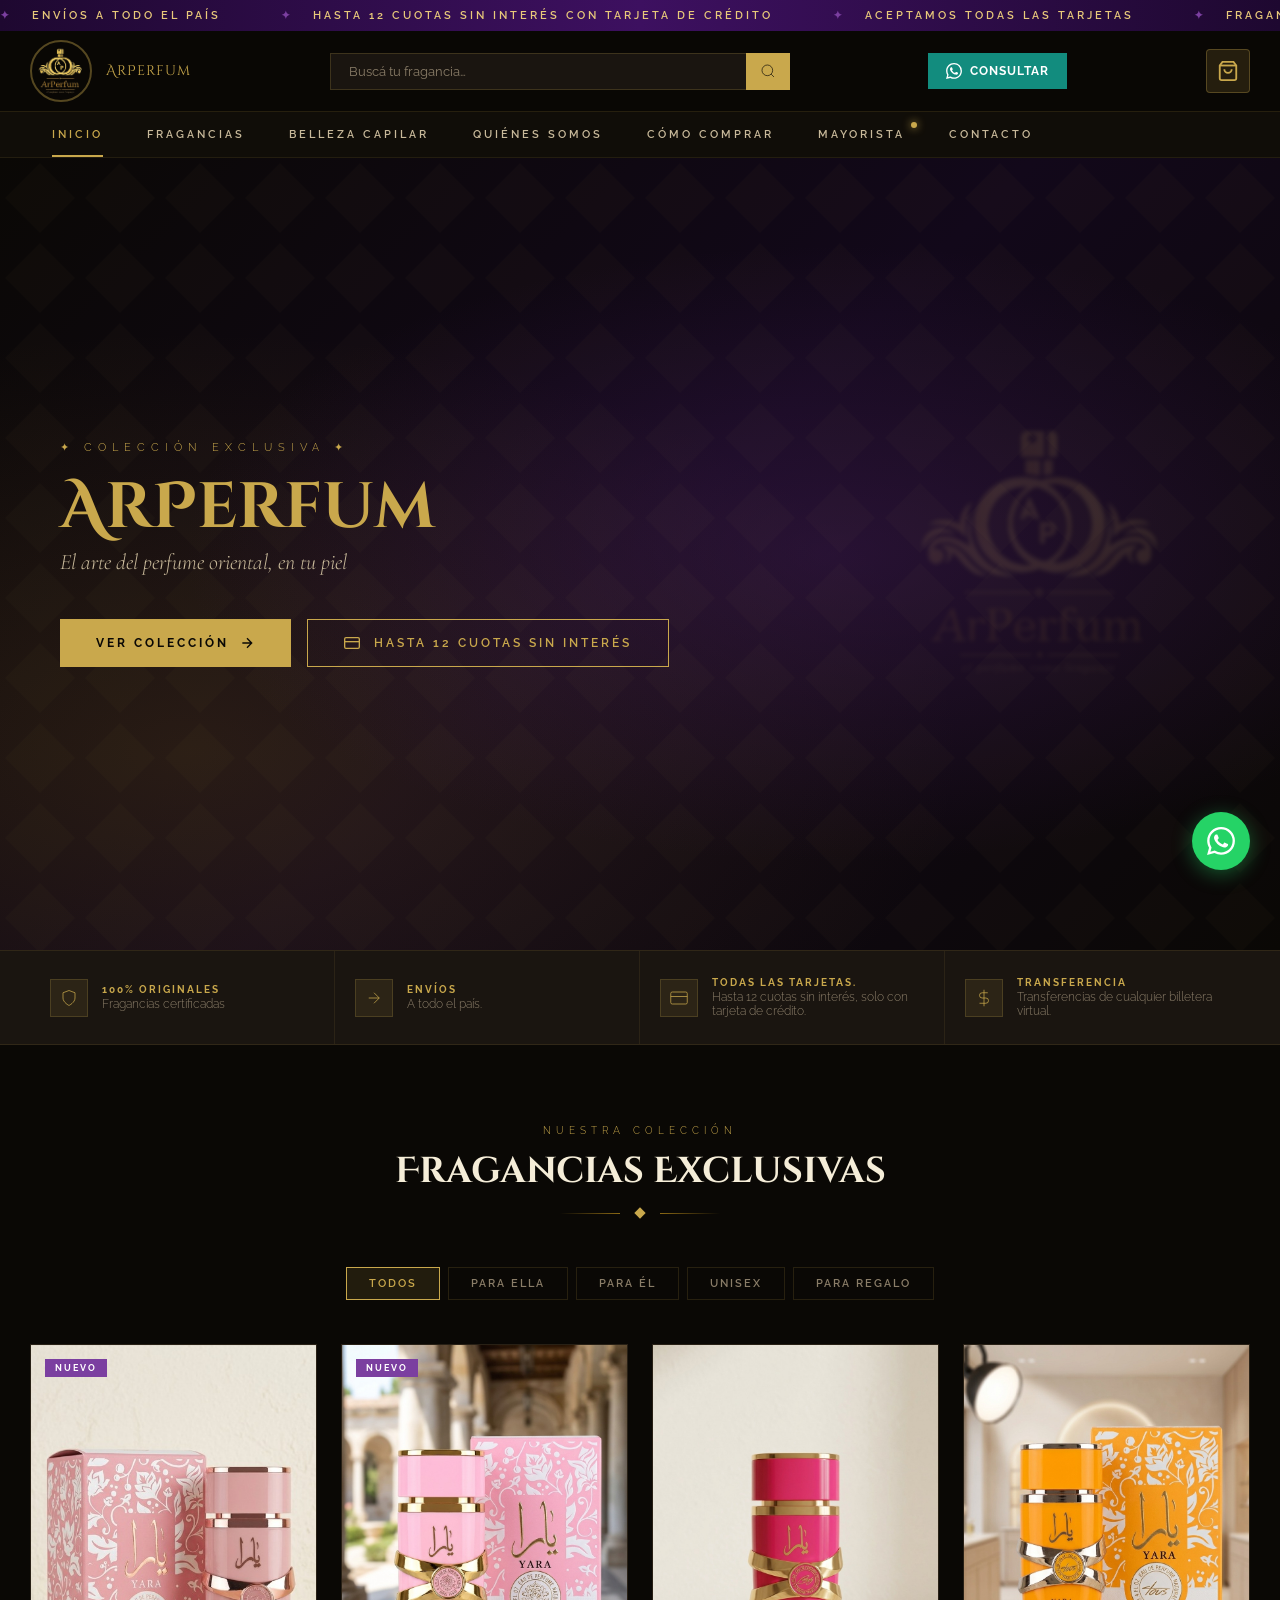
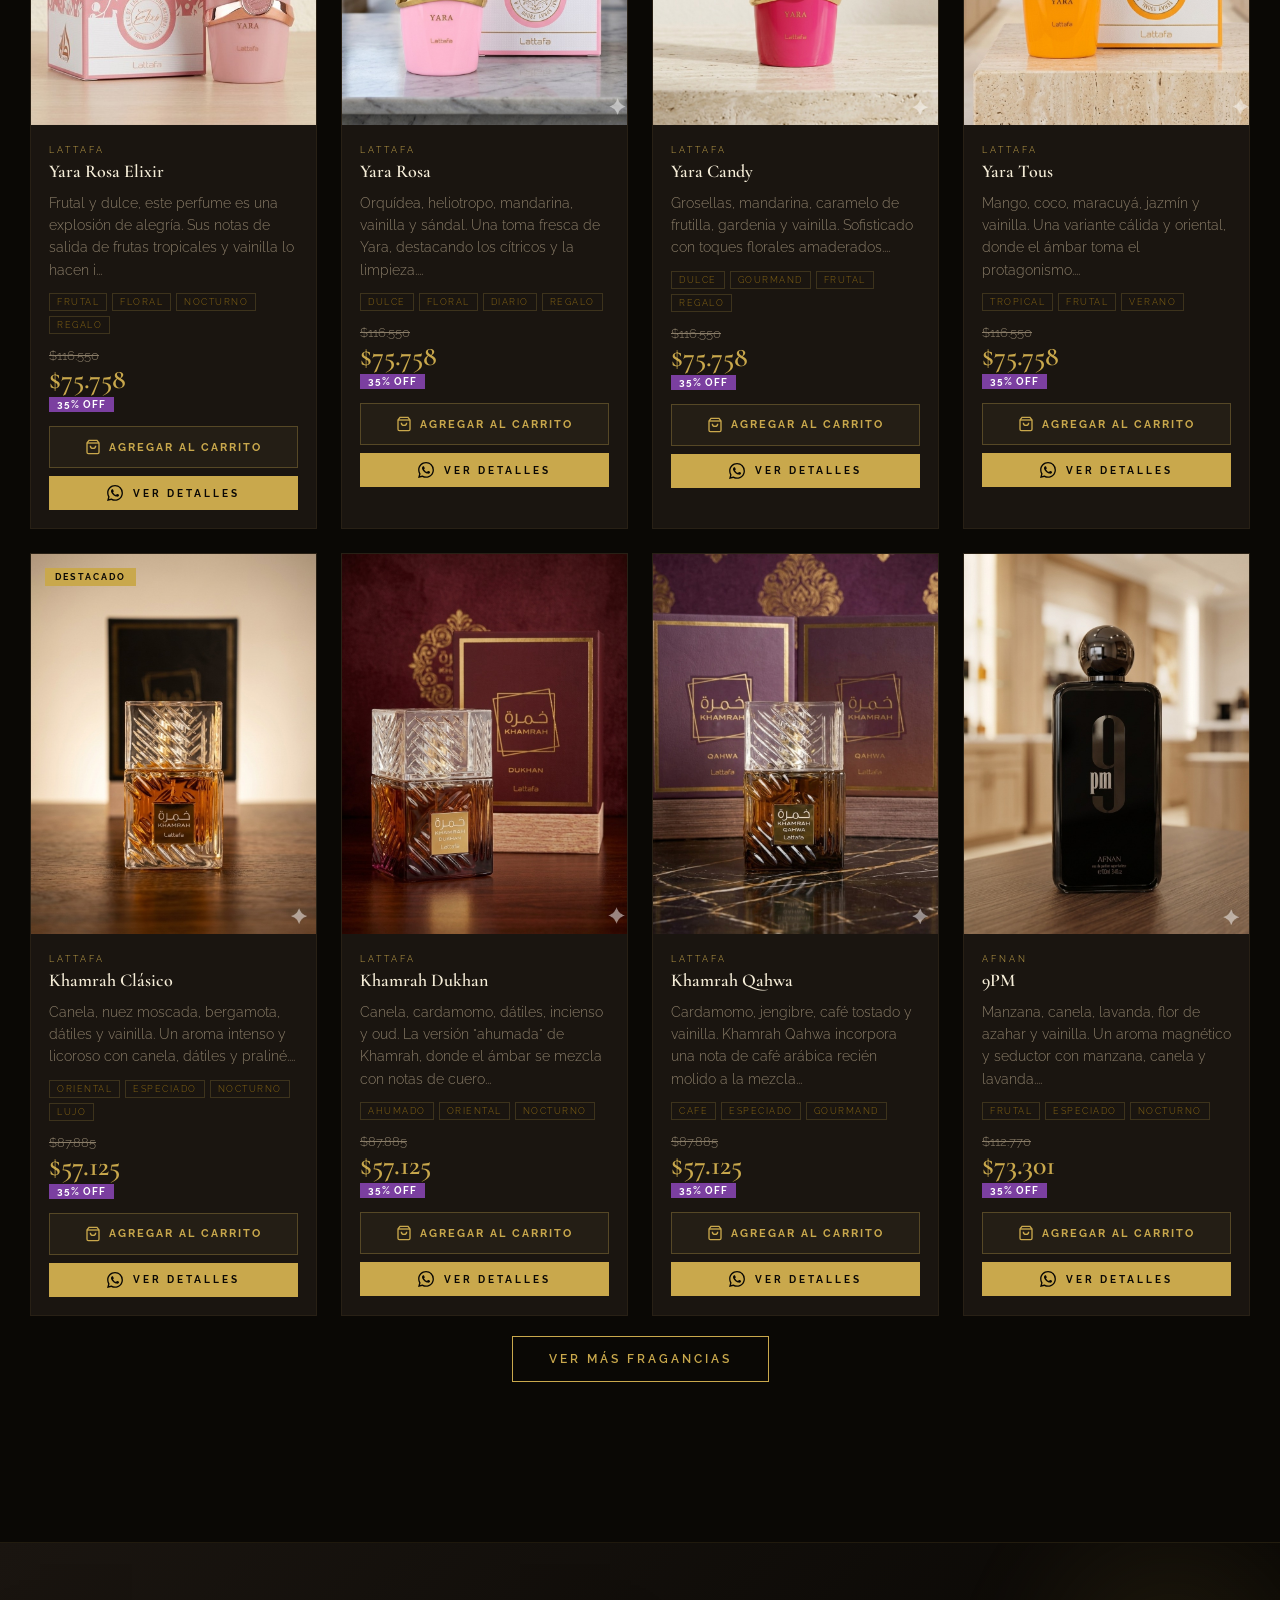
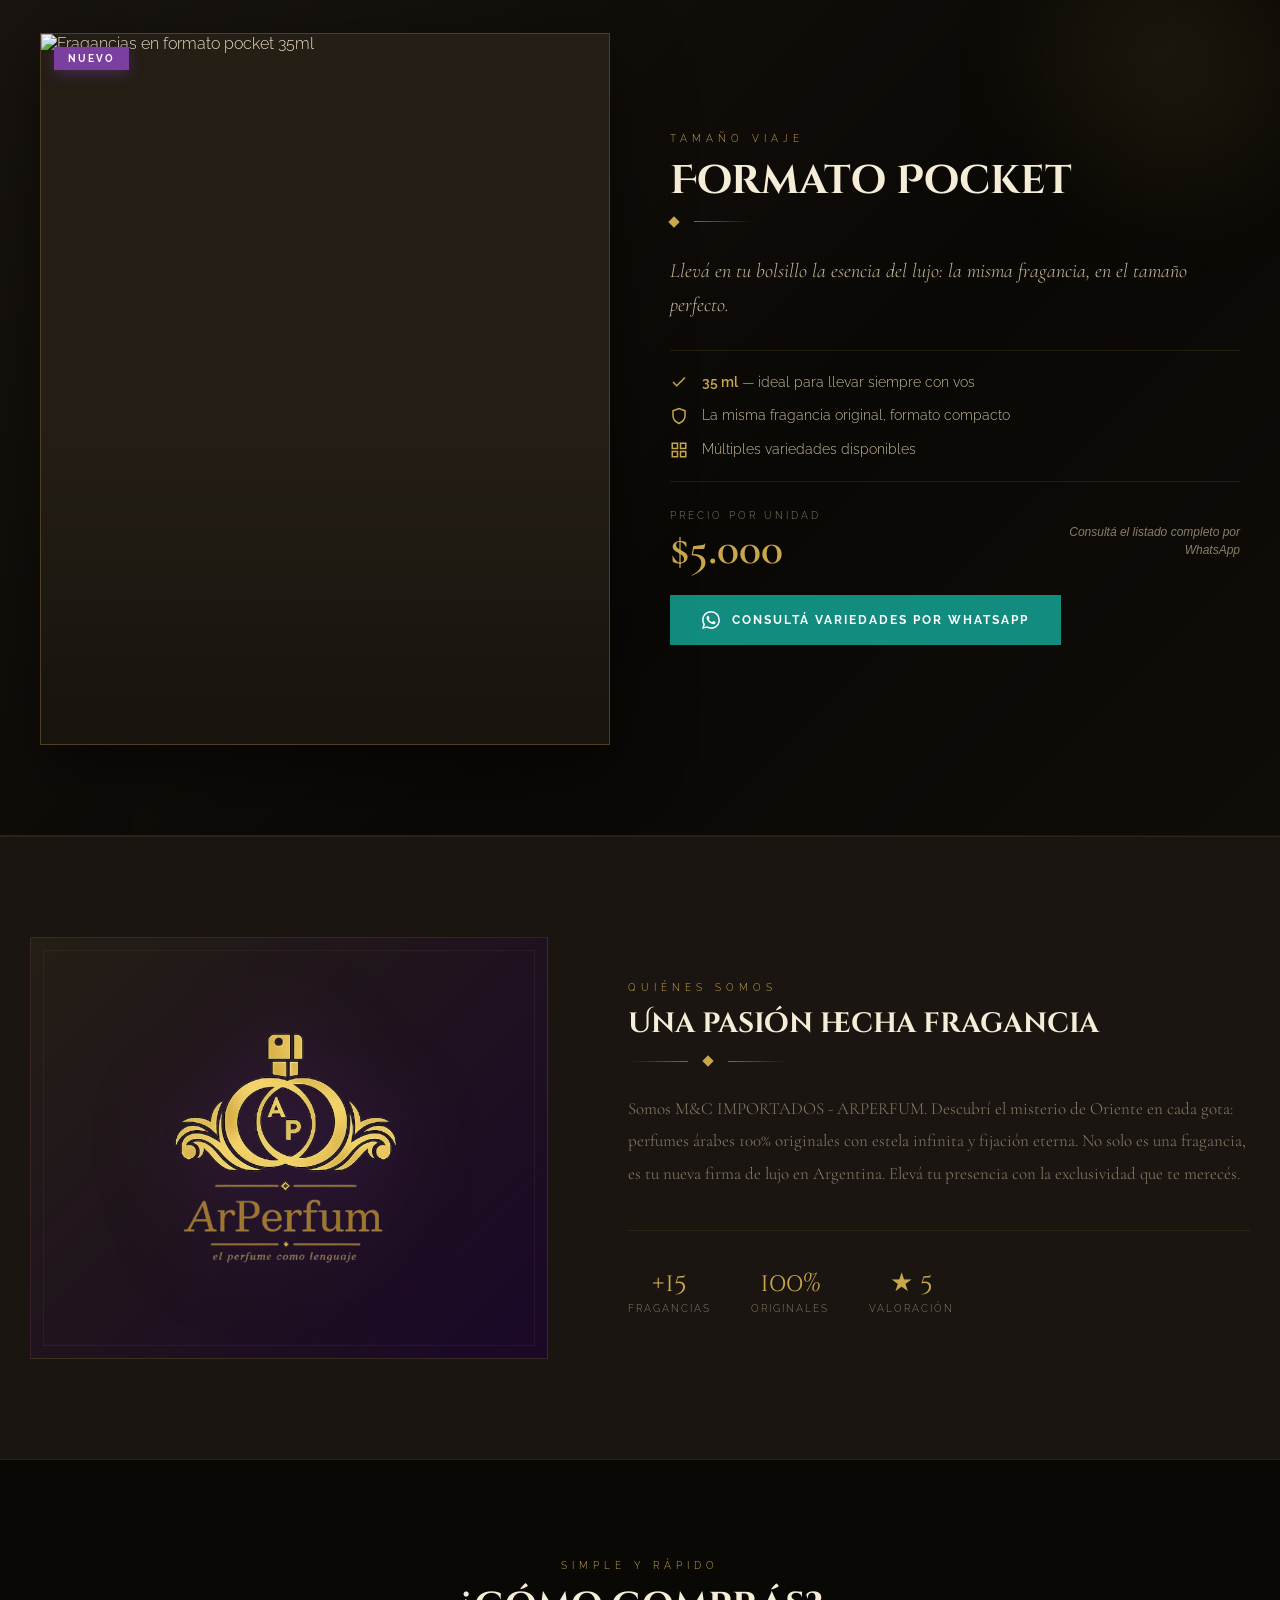
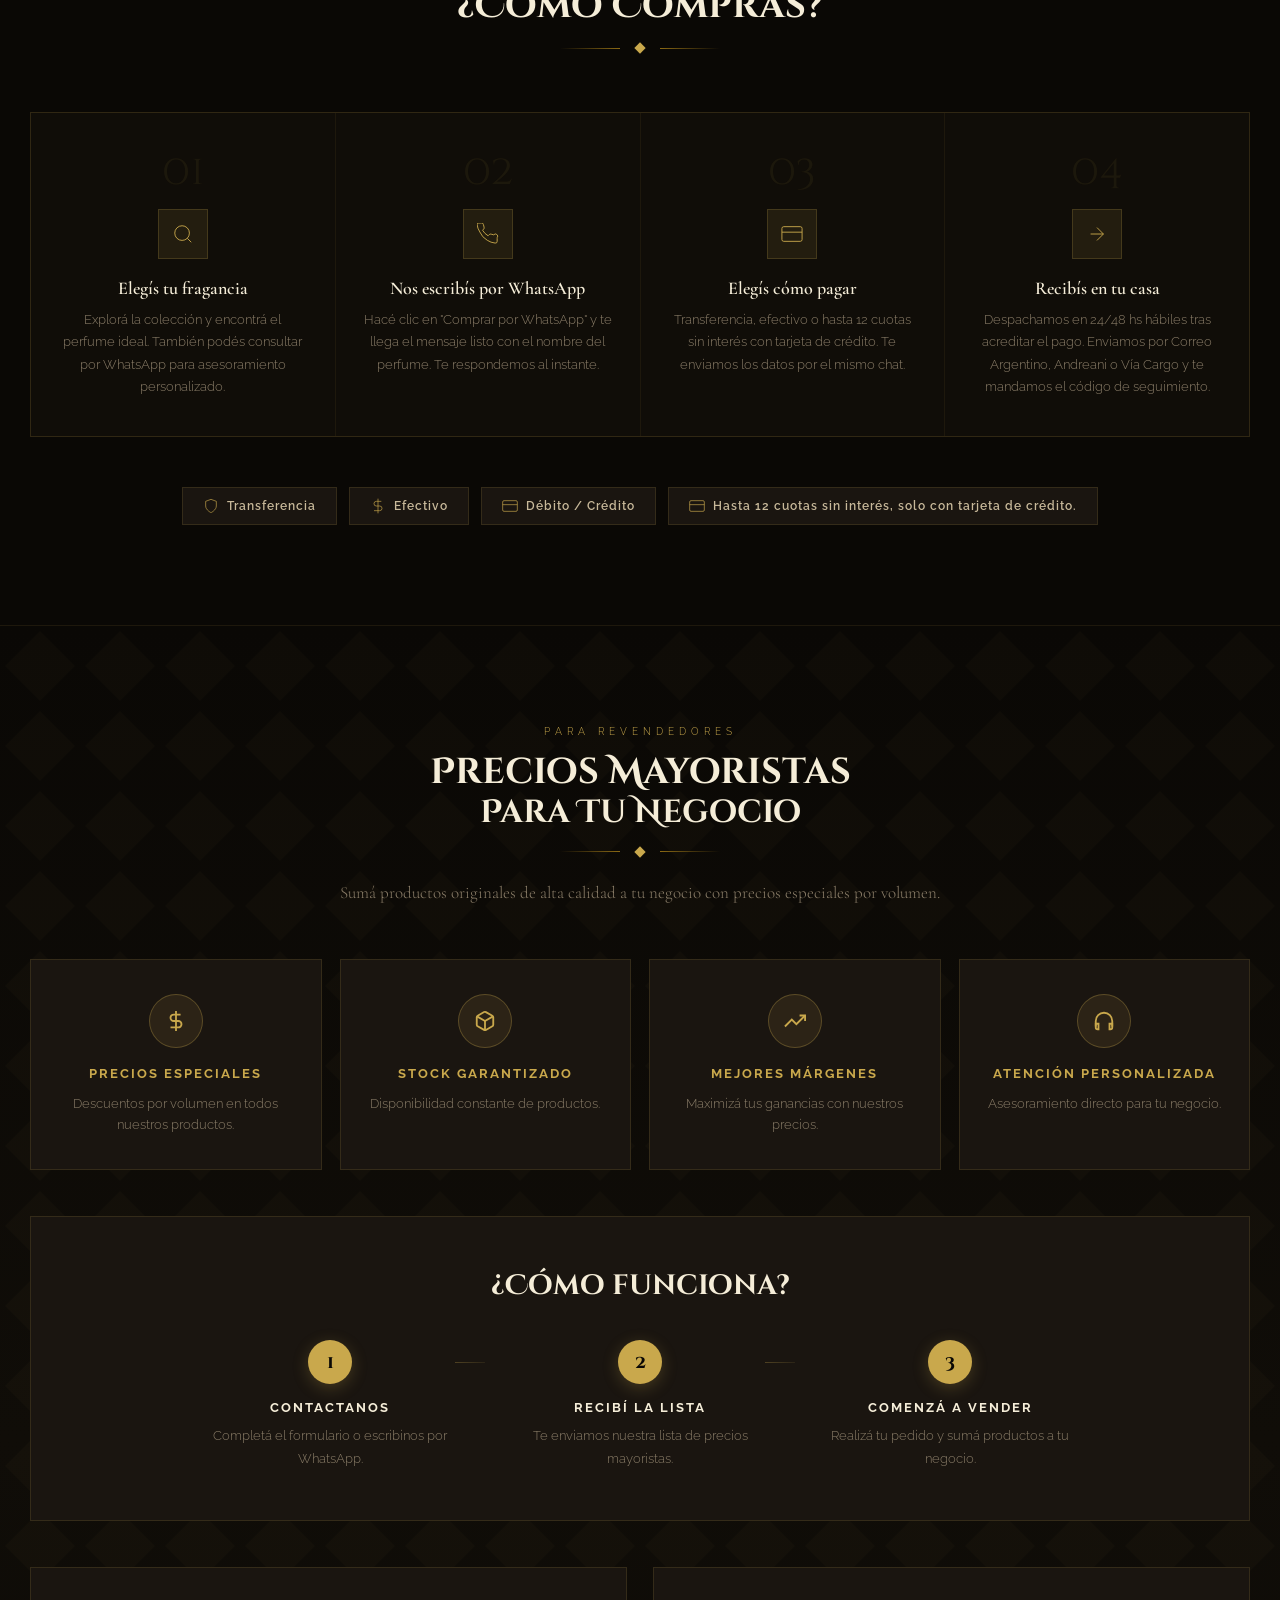
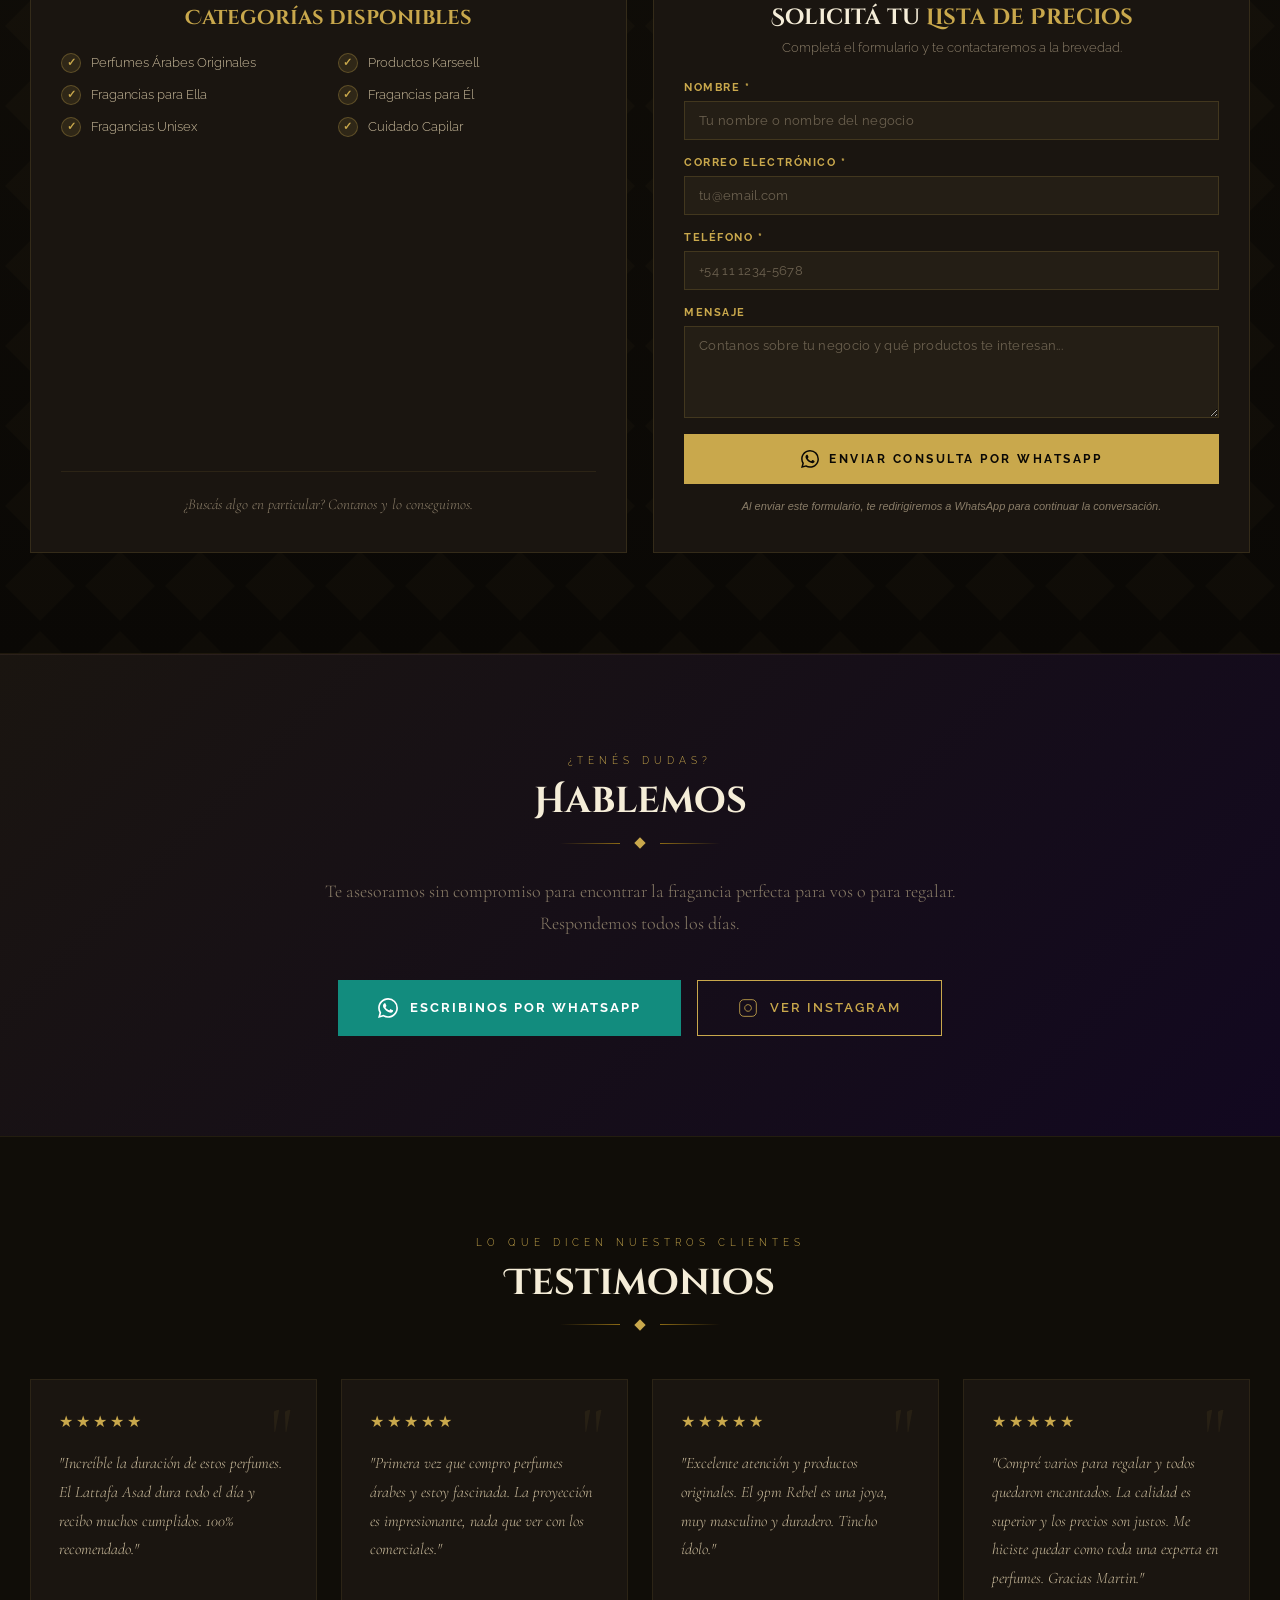
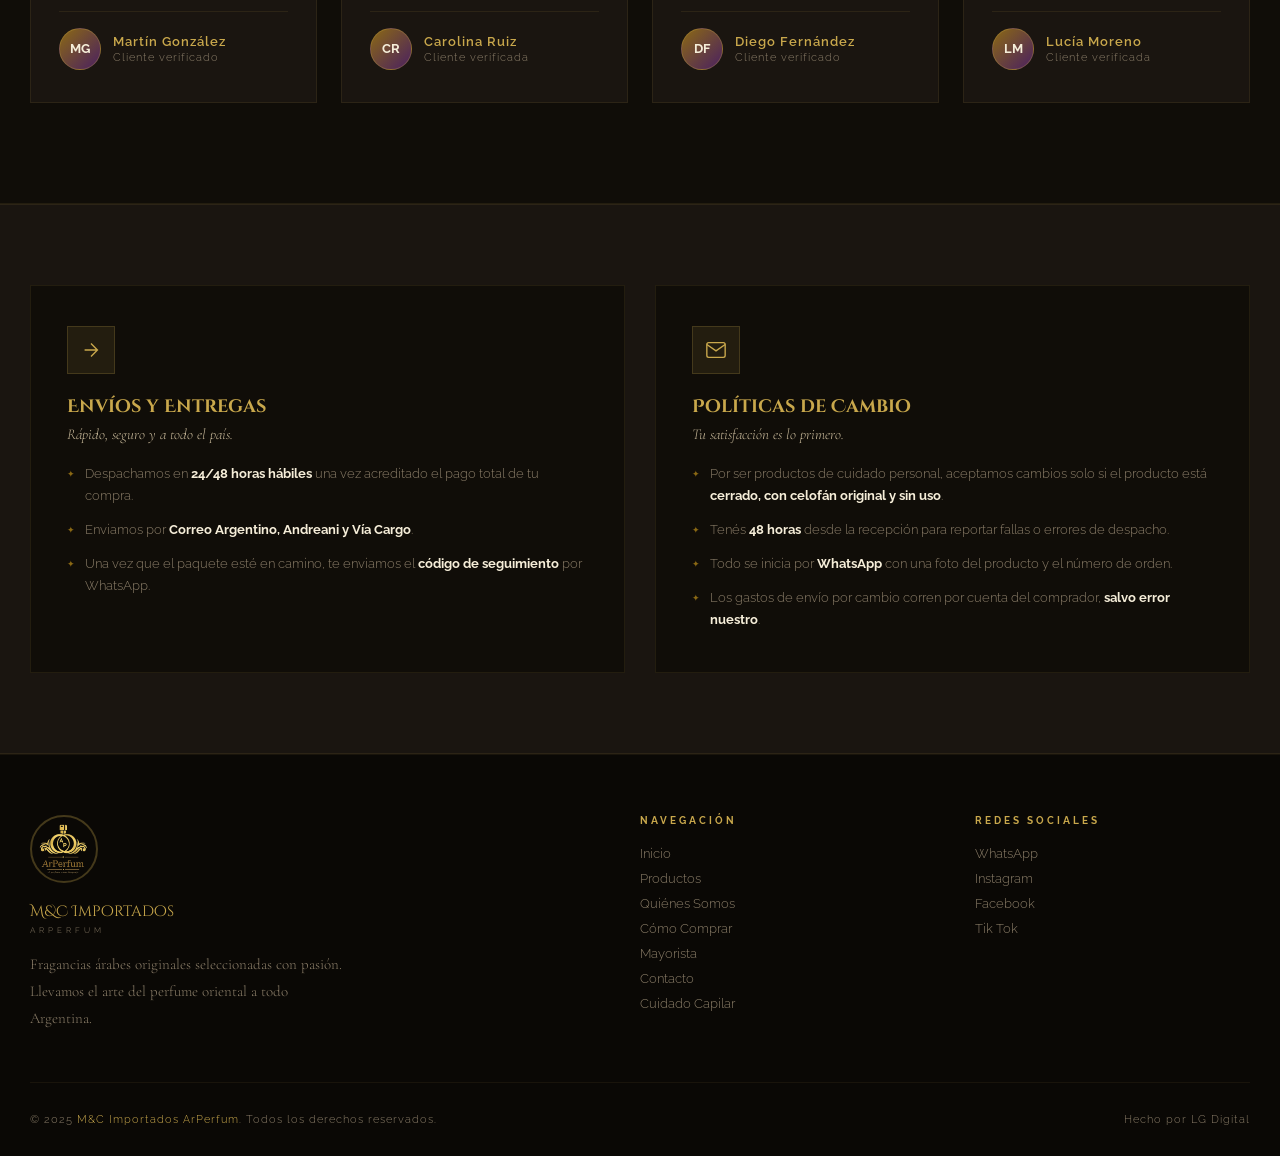
==== commit 8f0404e8: "Add files via upload" ====
--- a/index.html
+++ b/index.html
@@ -193,9 +193,9 @@
 <div class="features-strip">
   <div class="features-inner">
     <div class="feature-item"><div class="fi-icon"><svg viewBox="0 0 24 24"><path d="M12 22s8-4 8-10V5l-8-3-8 3v7c0 6 8 10 8 10z"/></svg></div><div><div class="fi-label">100% Originales</div><div class="fi-desc">Fragancias certificadas</div></div></div>
-    <div class="feature-item"><div class="fi-icon"><svg viewBox="0 0 24 24"><path d="M5 12h14M12 5l7 7-7 7"/></svg></div><div><div class="fi-label">Envíos</div><div class="fi-desc">A todo el país</div></div></div>
-    <div class="feature-item"><div class="fi-icon"><svg viewBox="0 0 24 24"><rect x="1" y="4" width="22" height="16" rx="2"/><line x1="1" y1="10" x2="23" y2="10"/></svg></div><div><div class="fi-label">Todas las tarjetas</div><div class="fi-desc">Hasta 12 cuotas sin interés, solo con tarjeta de crédito.</div></div></div>
-    <div class="feature-item"><div class="fi-icon"><svg viewBox="0 0 24 24"><line x1="12" y1="1" x2="12" y2="23"/><path d="M17 5H9.5a3.5 3.5 0 0 0 0 7h5a3.5 3.5 0 0 1 0 7H6"/></svg></div><div><div class="fi-label"></div><div class="fi-desc">Transferencia</div></div></div>
+    <div class="feature-item"><div class="fi-icon"><svg viewBox="0 0 24 24"><path d="M5 12h14M12 5l7 7-7 7"/></svg></div><div><div class="fi-label">Envíos</div><div class="fi-desc">A todo el país.</div></div></div>
+    <div class="feature-item"><div class="fi-icon"><svg viewBox="0 0 24 24"><rect x="1" y="4" width="22" height="16" rx="2"/><line x1="1" y1="10" x2="23" y2="10"/></svg></div><div><div class="fi-label">Todas las tarjetas.</div><div class="fi-desc">Hasta 12 cuotas sin interés, solo con tarjeta de crédito.</div></div></div>
+    <div class="feature-item"><div class="fi-icon"><svg viewBox="0 0 24 24"><line x1="12" y1="1" x2="12" y2="23"/><path d="M17 5H9.5a3.5 3.5 0 0 0 0 7h5a3.5 3.5 0 0 1 0 7H6"/></svg></div><div><div class="fi-label">Transferencia</div><div class="fi-desc">Transferencias de cualquier billetera virtual.</div></div></div>
   </div>
 </div>
 
@@ -215,6 +215,56 @@
   <div class="pgrid" id="pgrid"></div>
   <div class="load-more-wrap">
     <button class="btn-outline" id="loadMoreBtn" onclick="loadMore()">Ver más fragancias</button>
+  </div>
+</section>
+
+<!-- ─── FORMATO POCKET ─── -->
+<section class="pocket-section" id="formato-pocket">
+  <div class="pocket-inner">
+
+    <div class="pocket-visual">
+      <div class="pocket-badge">Nuevo</div>
+      <div class="pocket-img-wrap">
+        <img src="Imagenes/Fragancias Poket.jpeg" alt="Fragancias en formato pocket 35ml" loading="lazy">
+      </div>
+    </div>
+
+    <div class="pocket-text">
+      <div class="sec-eyebrow">Tamaño viaje</div>
+      <h2 class="sec-title">Formato Pocket</h2>
+      <div class="sec-div"><div class="div-gem"></div></div>
+
+      <p class="pocket-desc">Llevá en tu bolsillo la esencia del lujo: la misma fragancia, en el tamaño perfecto.</p>
+
+      <div class="pocket-highlights">
+        <div class="ph-item">
+          <svg viewBox="0 0 24 24" fill="none" stroke="currentColor" stroke-width="2"><polyline points="20 6 9 17 4 12"/></svg>
+          <span><strong>35 ml</strong> — ideal para llevar siempre con vos</span>
+        </div>
+        <div class="ph-item">
+          <svg viewBox="0 0 24 24" fill="none" stroke="currentColor" stroke-width="2"><path d="M12 22s8-4 8-10V5l-8-3-8 3v7c0 6 8 10 8 10z"/></svg>
+          <span>La misma fragancia original, formato compacto</span>
+        </div>
+        <div class="ph-item">
+          <svg viewBox="0 0 24 24" fill="none" stroke="currentColor" stroke-width="2"><rect x="3" y="3" width="7" height="7"/><rect x="14" y="3" width="7" height="7"/><rect x="14" y="14" width="7" height="7"/><rect x="3" y="14" width="7" height="7"/></svg>
+          <span>Múltiples variedades disponibles</span>
+        </div>
+      </div>
+
+      <div class="pocket-price-row">
+        <div>
+          <div class="pocket-price-label">Precio por unidad</div>
+          <div class="pocket-price">$5.000</div>
+        </div>
+        <div class="pocket-price-extra">Consultá el listado completo por WhatsApp</div>
+      </div>
+
+      <a href="https://wa.me/5491131098238?text=Hola!%20Quiero%20consultar%20por%20las%20fragancias%20en%20formato%20pocket%2035ml." class="btn-pocket-wa" target="_blank">
+        <svg viewBox="0 0 24 24"><path d="M17.472 14.382c-.297-.149-1.758-.867-2.03-.967-.273-.099-.471-.148-.67.15-.197.297-.767.966-.94 1.164-.173.199-.347.223-.644.075-.297-.15-1.255-.463-2.39-1.475-.883-.788-1.48-1.761-1.653-2.059-.173-.297-.018-.458.13-.606.134-.133.298-.347.446-.52.149-.174.198-.298.298-.497.099-.198.05-.371-.025-.52-.075-.149-.669-1.612-.916-2.207-.242-.579-.487-.5-.669-.51-.173-.008-.371-.01-.57-.01-.198 0-.52.074-.792.372-.272.297-1.04 1.016-1.04 2.479 0 1.462 1.065 2.875 1.213 3.074.149.198 2.096 3.2 5.077 4.487.709.306 1.262.489 1.694.625.712.227 1.36.195 1.871.118.571-.085 1.758-.719 2.006-1.413.248-.694.248-1.289.173-1.413-.074-.124-.272-.198-.57-.347m-5.421 7.403h-.004a9.87 9.87 0 01-5.031-1.378l-.361-.214-3.741.982.998-3.648-.235-.374a9.86 9.86 0 01-1.51-5.26c.001-5.45 4.436-9.884 9.888-9.884 2.64 0 5.122 1.03 6.988 2.898a9.825 9.825 0 012.893 6.994c-.003 5.45-4.437 9.884-9.885 9.884m8.413-18.297A11.815 11.815 0 0012.05 0C5.495 0 .16 5.335.157 11.892c0 2.096.547 4.142 1.588 5.945L.057 24l6.305-1.654a11.882 11.882 0 005.683 1.448h.005c6.554 0 11.89-5.335 11.893-11.893a11.821 11.821 0 00-3.48-8.413z"/></svg>
+        Consultá variedades por WhatsApp
+      </a>
+    </div>
+
   </div>
 </section>
 
--- a/style.css
+++ b/style.css
@@ -726,4 +726,71 @@
 @media(max-width:480px){
   .mayorista-benefits{grid-template-columns:1fr;}
   .mb-card{padding:22px 18px;}
+}
+
+
+/* ================================================================
+   FORMATO POCKET
+   ================================================================ */
+.pocket-section{background:linear-gradient(135deg,var(--dark2) 0%,var(--black) 60%,var(--dark) 100%);padding:90px 30px;border-top:1px solid rgba(201,168,76,.1);border-bottom:1px solid rgba(201,168,76,.1);position:relative;overflow:hidden;}
+.pocket-section::before{content:'';position:absolute;top:-10%;right:-8%;width:420px;height:420px;background:radial-gradient(circle,rgba(201,168,76,.10),transparent 65%);filter:blur(30px);pointer-events:none;}
+.pocket-inner{max-width:1200px;margin:0 auto;display:grid;grid-template-columns:1fr 1fr;gap:60px;align-items:center;position:relative;z-index:1;}
+
+/* Visual */
+.pocket-visual{position:relative;}
+.pocket-badge{position:absolute;top:14px;left:14px;z-index:2;background:var(--purple-light);color:#fff;padding:6px 14px;font-family:'Raleway',sans-serif;font-size:10px;font-weight:700;letter-spacing:2px;text-transform:uppercase;box-shadow:0 4px 14px rgba(123,63,160,.4);}
+.pocket-img-wrap{aspect-ratio:4/5;overflow:hidden;border:1px solid rgba(201,168,76,.25);background:var(--dark3);position:relative;box-shadow:0 20px 60px rgba(0,0,0,.5);}
+.pocket-img-wrap::after{content:'';position:absolute;inset:0;background:linear-gradient(180deg,transparent 55%,rgba(10,8,5,.5) 100%);pointer-events:none;}
+.pocket-img-wrap img{width:100%;height:100%;object-fit:cover;transition:transform .6s ease;}
+.pocket-img-wrap:hover img{transform:scale(1.04);}
+
+/* Text */
+.pocket-text .sec-eyebrow{text-align:left;}
+.pocket-text .sec-title{text-align:left;font-size:clamp(26px,3.4vw,40px);margin-bottom:0;line-height:1.15;}
+.pocket-text .sec-div{justify-content:flex-start;margin:14px 0 28px;}
+.pocket-text .sec-div::before{display:none;}
+.pocket-desc{font-family:'Cormorant Garamond',serif;font-size:20px;font-style:italic;color:var(--cream-dim);line-height:1.7;margin-bottom:28px;}
+
+/* Highlights */
+.pocket-highlights{display:flex;flex-direction:column;gap:14px;margin-bottom:28px;padding:22px 0;border-top:1px solid rgba(201,168,76,.12);border-bottom:1px solid rgba(201,168,76,.12);}
+.ph-item{display:flex;align-items:center;gap:14px;font-size:14px;color:var(--cream-dim);line-height:1.4;}
+.ph-item svg{width:18px;height:18px;stroke:var(--gold);fill:none;flex-shrink:0;}
+.ph-item strong{color:var(--gold);font-weight:600;}
+
+/* Price row */
+.pocket-price-row{display:flex;align-items:center;justify-content:space-between;gap:20px;margin-bottom:24px;flex-wrap:wrap;}
+.pocket-price-label{font-size:10px;letter-spacing:3px;text-transform:uppercase;color:var(--text-dim);margin-bottom:4px;}
+.pocket-price{font-family:'Cormorant Garamond',serif;font-size:46px;font-weight:600;color:var(--gold);line-height:1;}
+.pocket-price-extra{font-size:12px;color:var(--text-dim);font-style:italic;max-width:180px;text-align:right;line-height:1.5;}
+
+/* Button */
+.btn-pocket-wa{display:inline-flex;align-items:center;gap:12px;background:#128C7E;color:#fff;padding:16px 32px;font-family:'Raleway',sans-serif;font-size:12px;font-weight:700;letter-spacing:2px;text-transform:uppercase;text-decoration:none;transition:all .2s;}
+.btn-pocket-wa:hover{background:#075E54;transform:translateY(-2px);}
+.btn-pocket-wa svg{width:18px;height:18px;fill:#fff;flex-shrink:0;}
+
+/* ─── Responsive tablet (≤ 900px) ─── */
+@media(max-width:900px){
+  .pocket-section{padding:60px 22px;}
+  .pocket-inner{grid-template-columns:1fr;gap:36px;}
+  .pocket-visual{max-width:440px;margin:0 auto;width:100%;}
+  .pocket-img-wrap{aspect-ratio:1/1;}
+  .pocket-text{text-align:left;}
+}
+
+/* ─── Responsive mobile (≤ 768px) ─── */
+@media(max-width:768px){
+  .pocket-section{padding:48px 14px;}
+  .pocket-desc{font-size:17px;margin-bottom:22px;}
+  .pocket-highlights{gap:12px;padding:18px 0;margin-bottom:22px;}
+  .ph-item{font-size:13px;}
+  .pocket-price{font-size:38px;}
+  .pocket-price-extra{font-size:11px;max-width:140px;}
+  .btn-pocket-wa{width:100%;justify-content:center;padding:14px;font-size:11px;letter-spacing:1.5px;}
+  .pocket-badge{font-size:9px;letter-spacing:1.5px;padding:5px 11px;}
+}
+
+/* ─── Responsive mobile chico (≤ 480px) ─── */
+@media(max-width:480px){
+  .pocket-price-row{flex-direction:column;align-items:flex-start;gap:8px;}
+  .pocket-price-extra{text-align:left;max-width:100%;}
 }
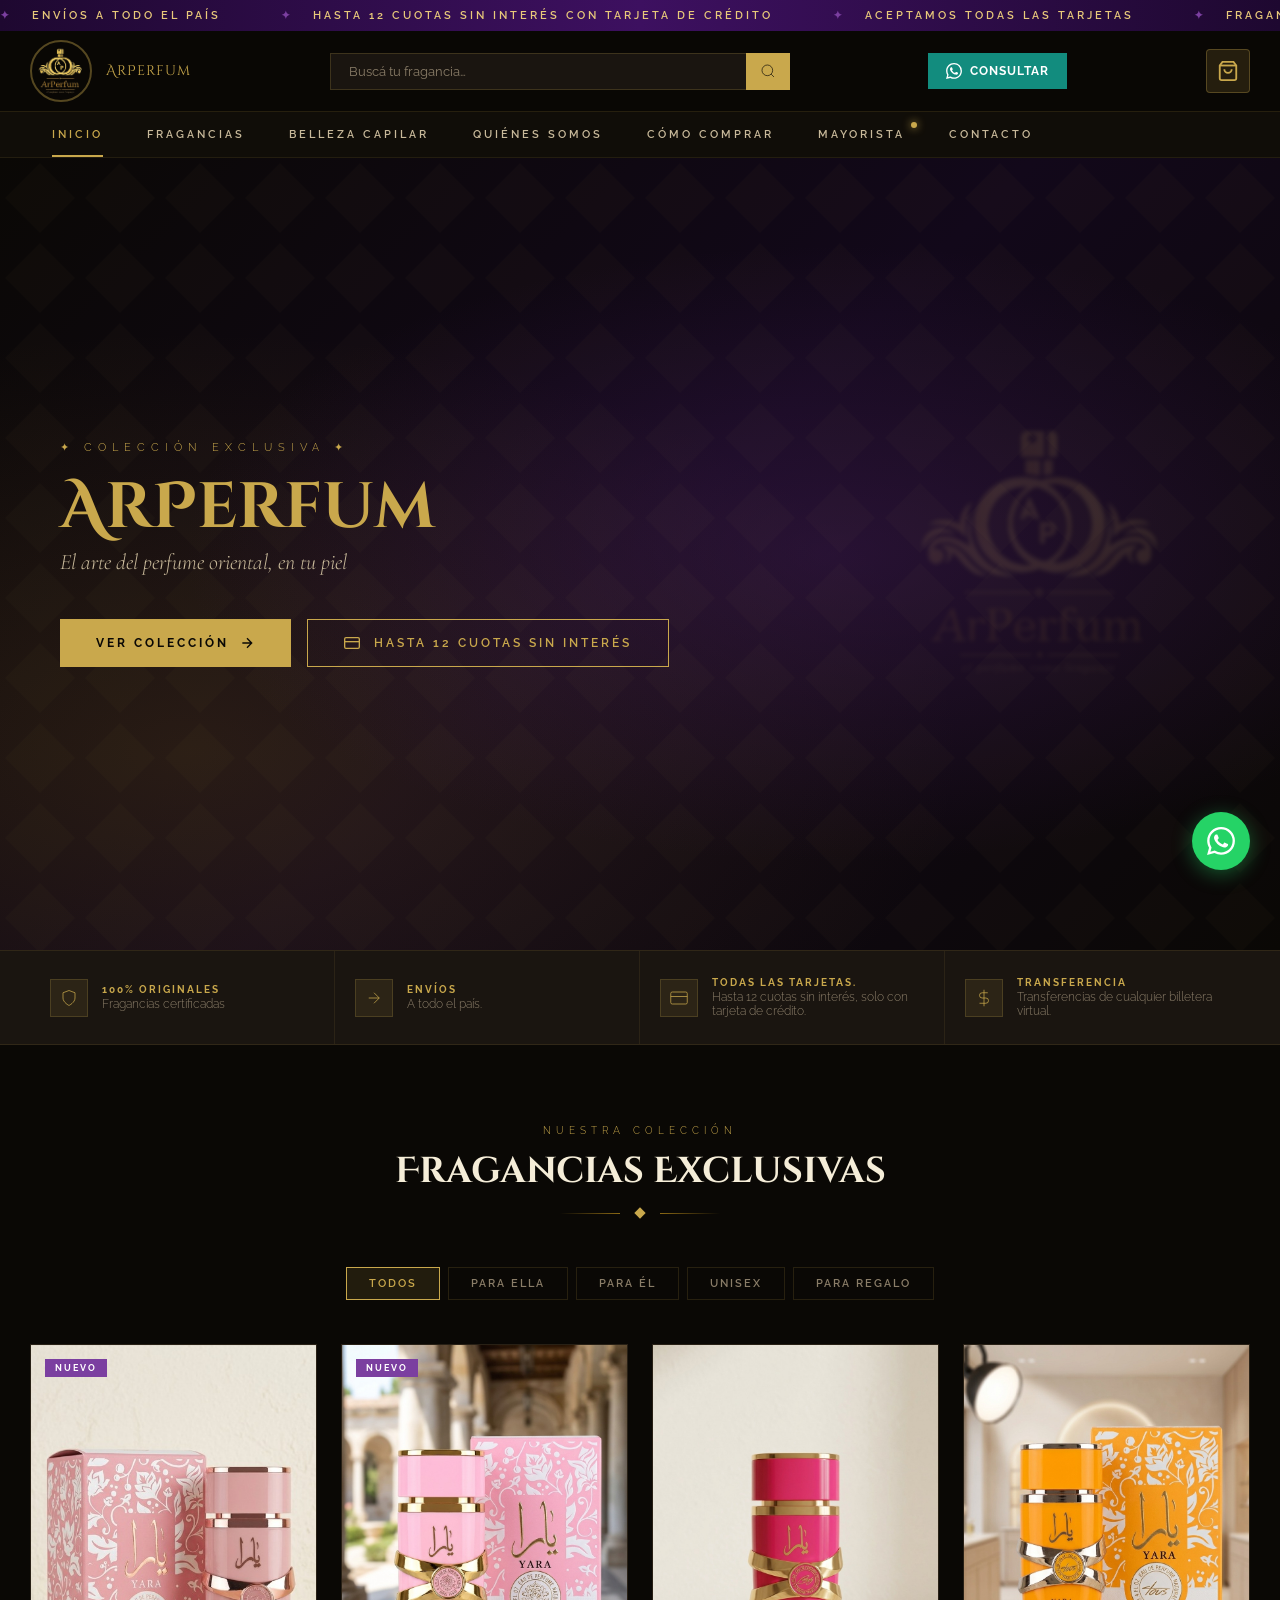
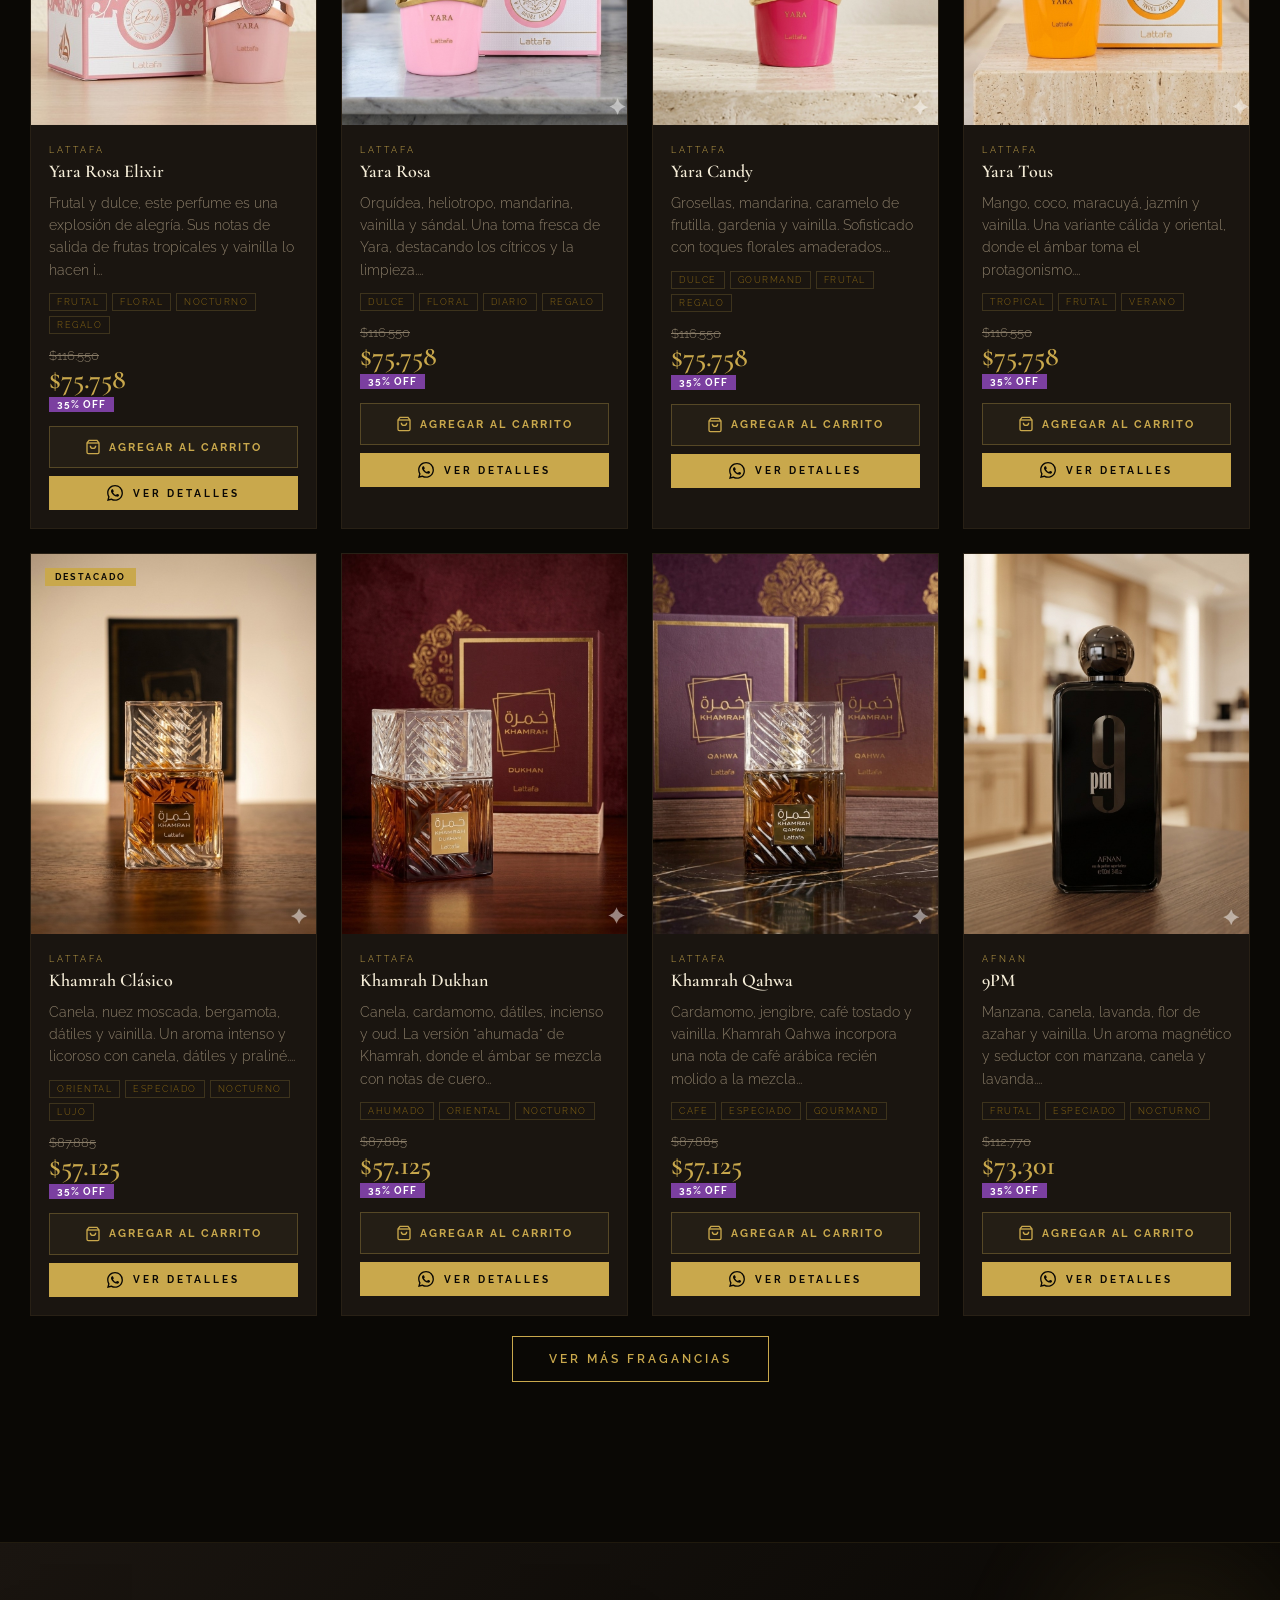
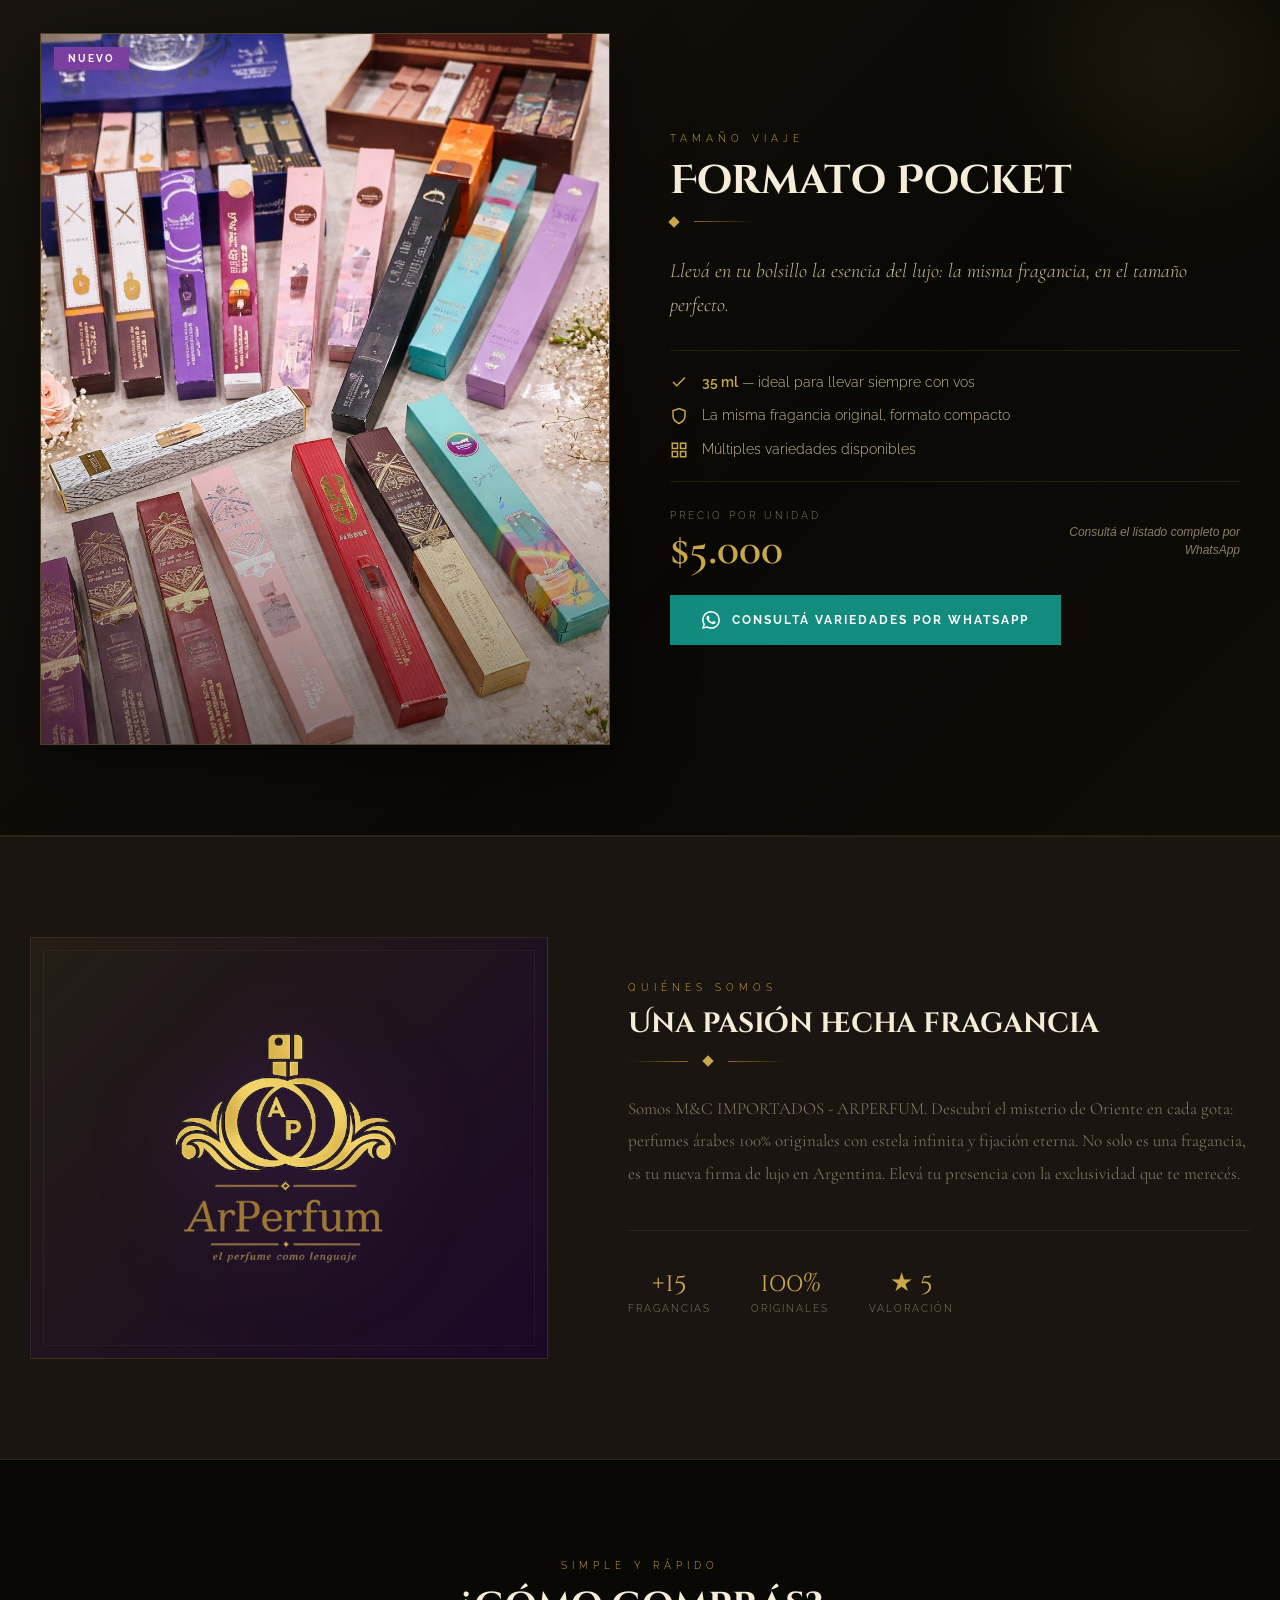
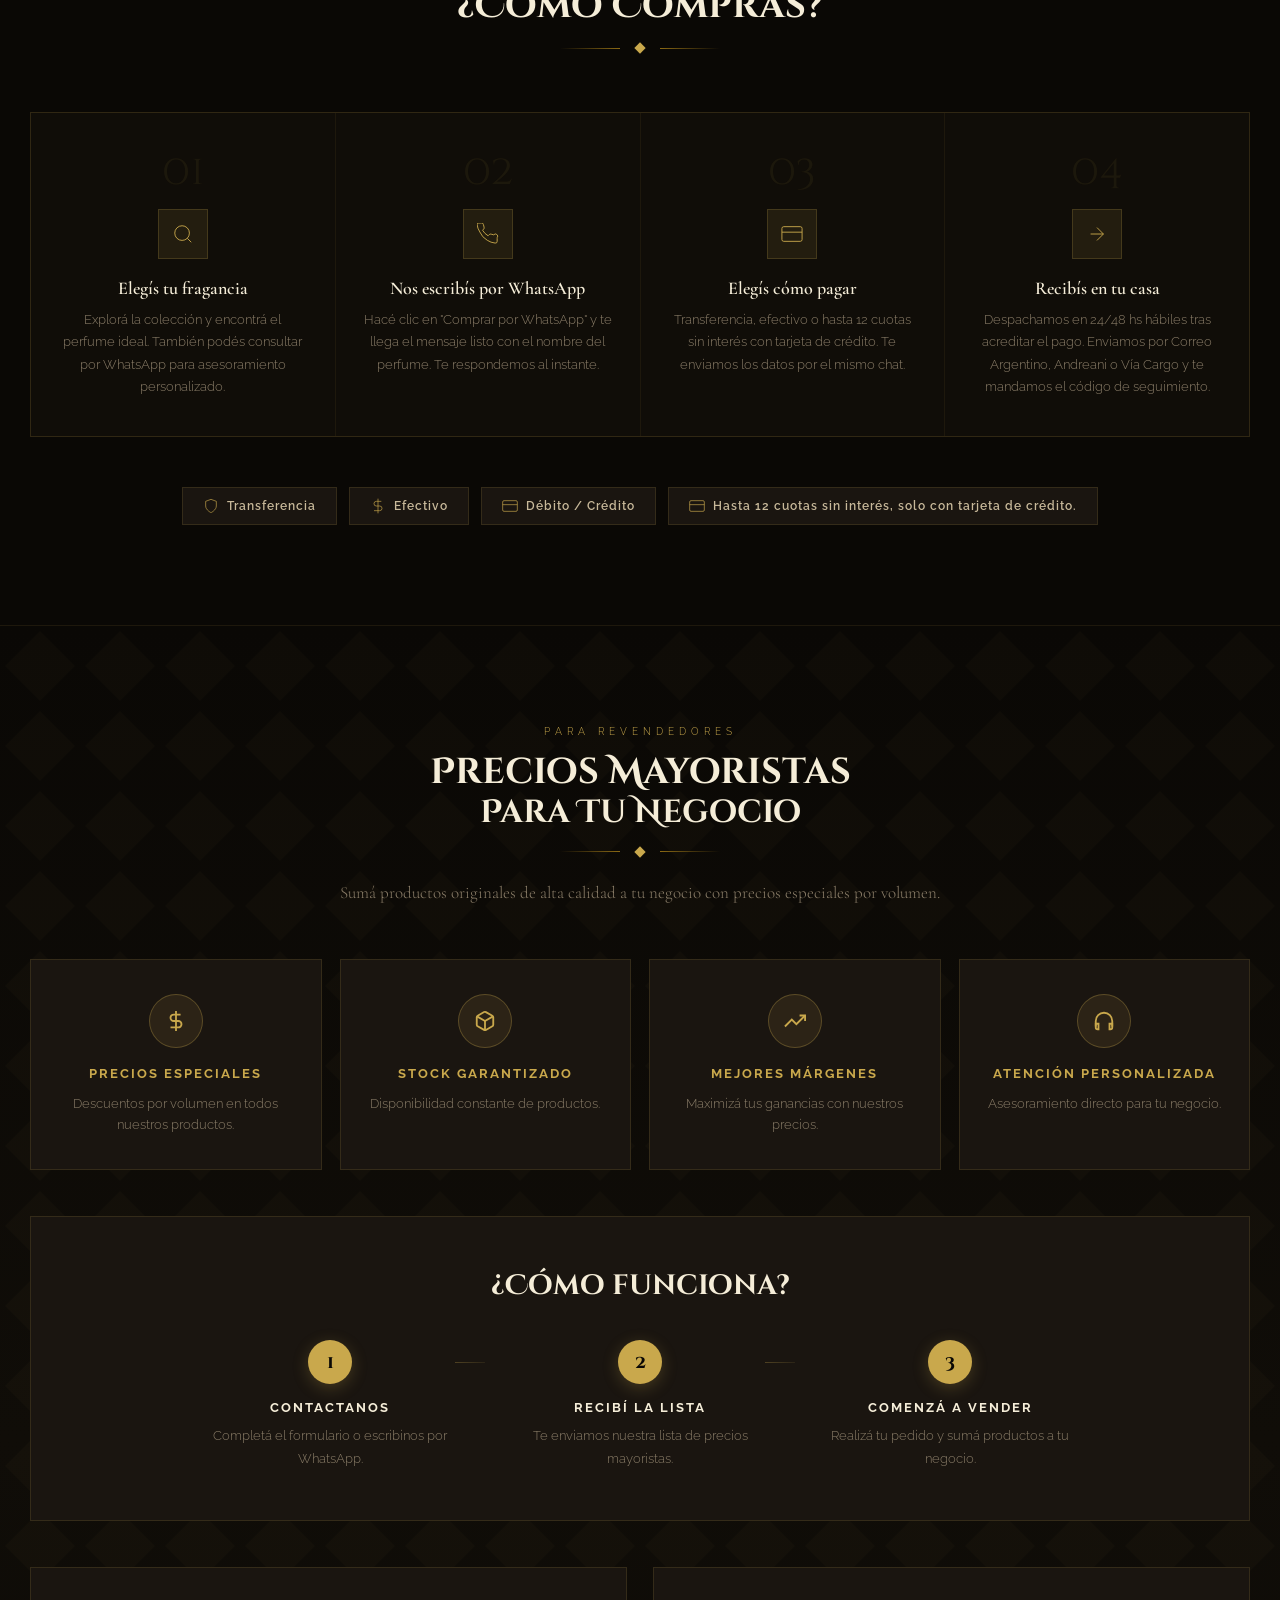
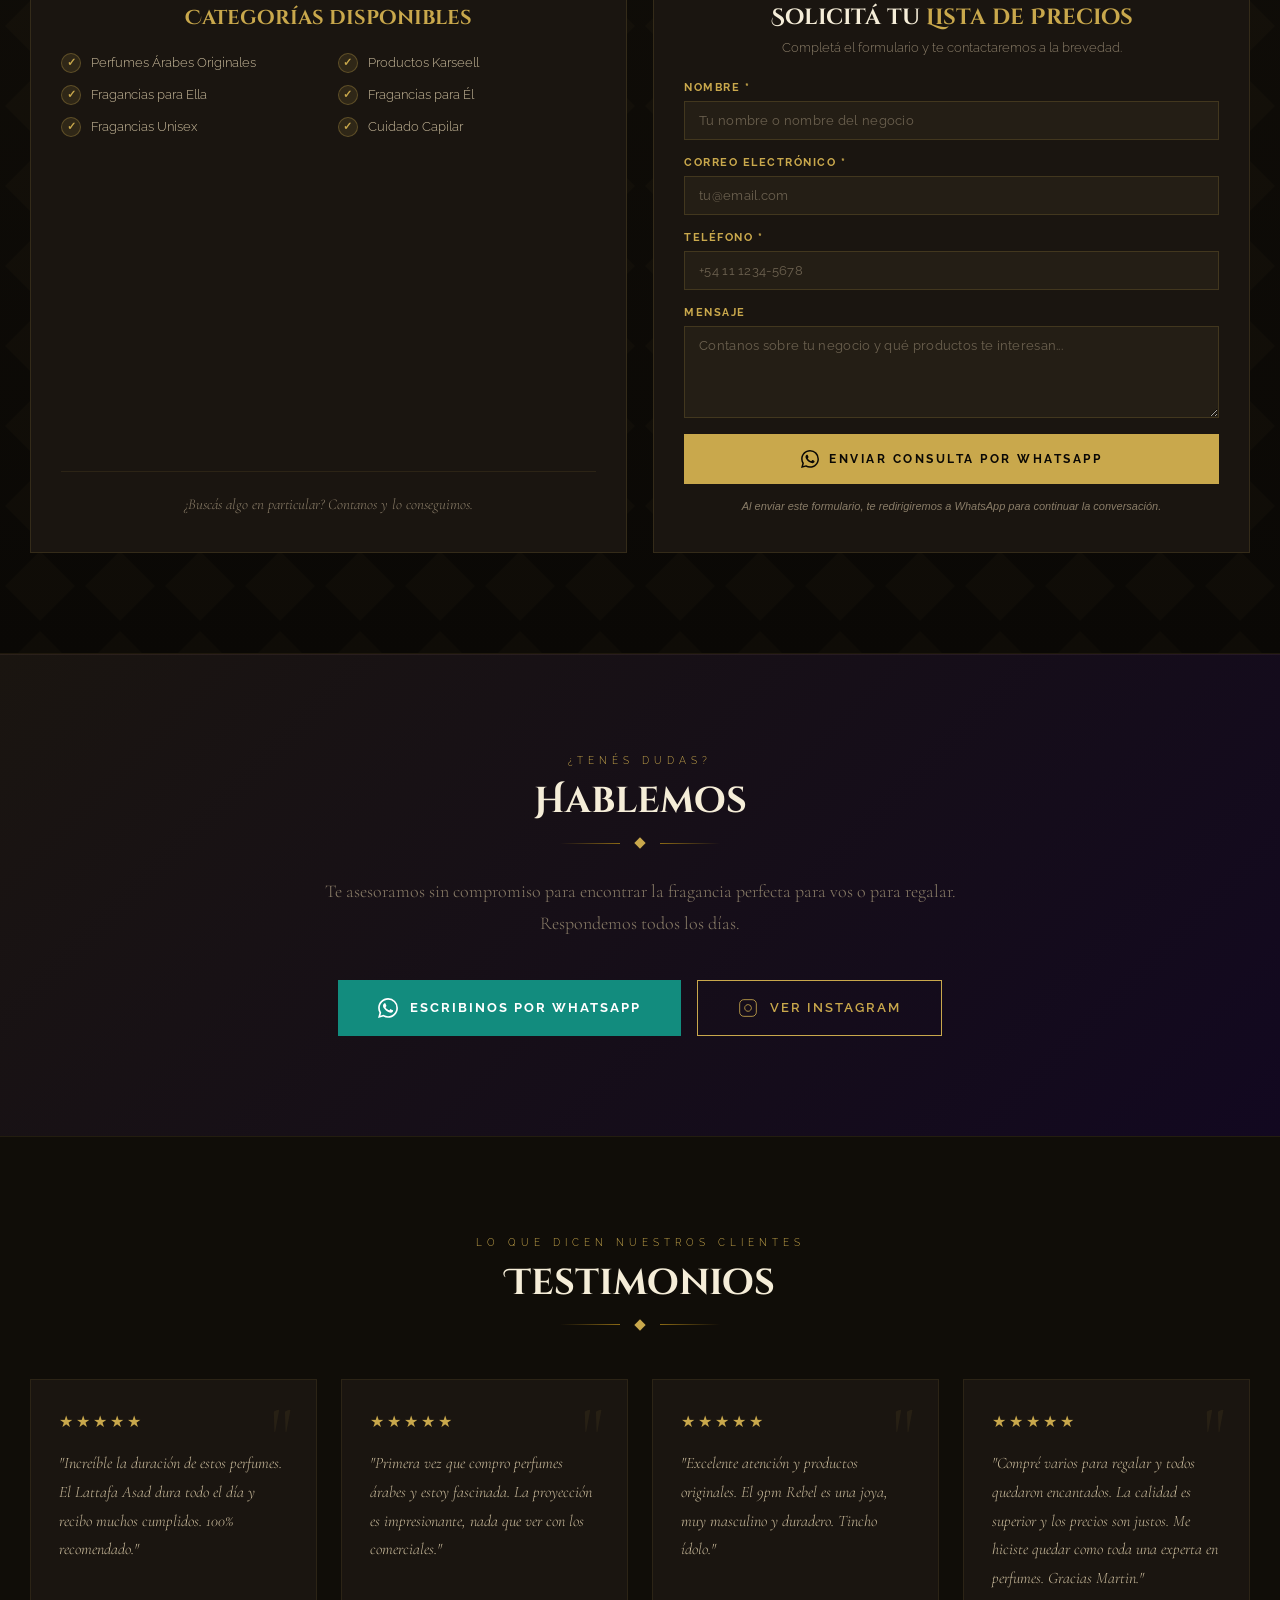
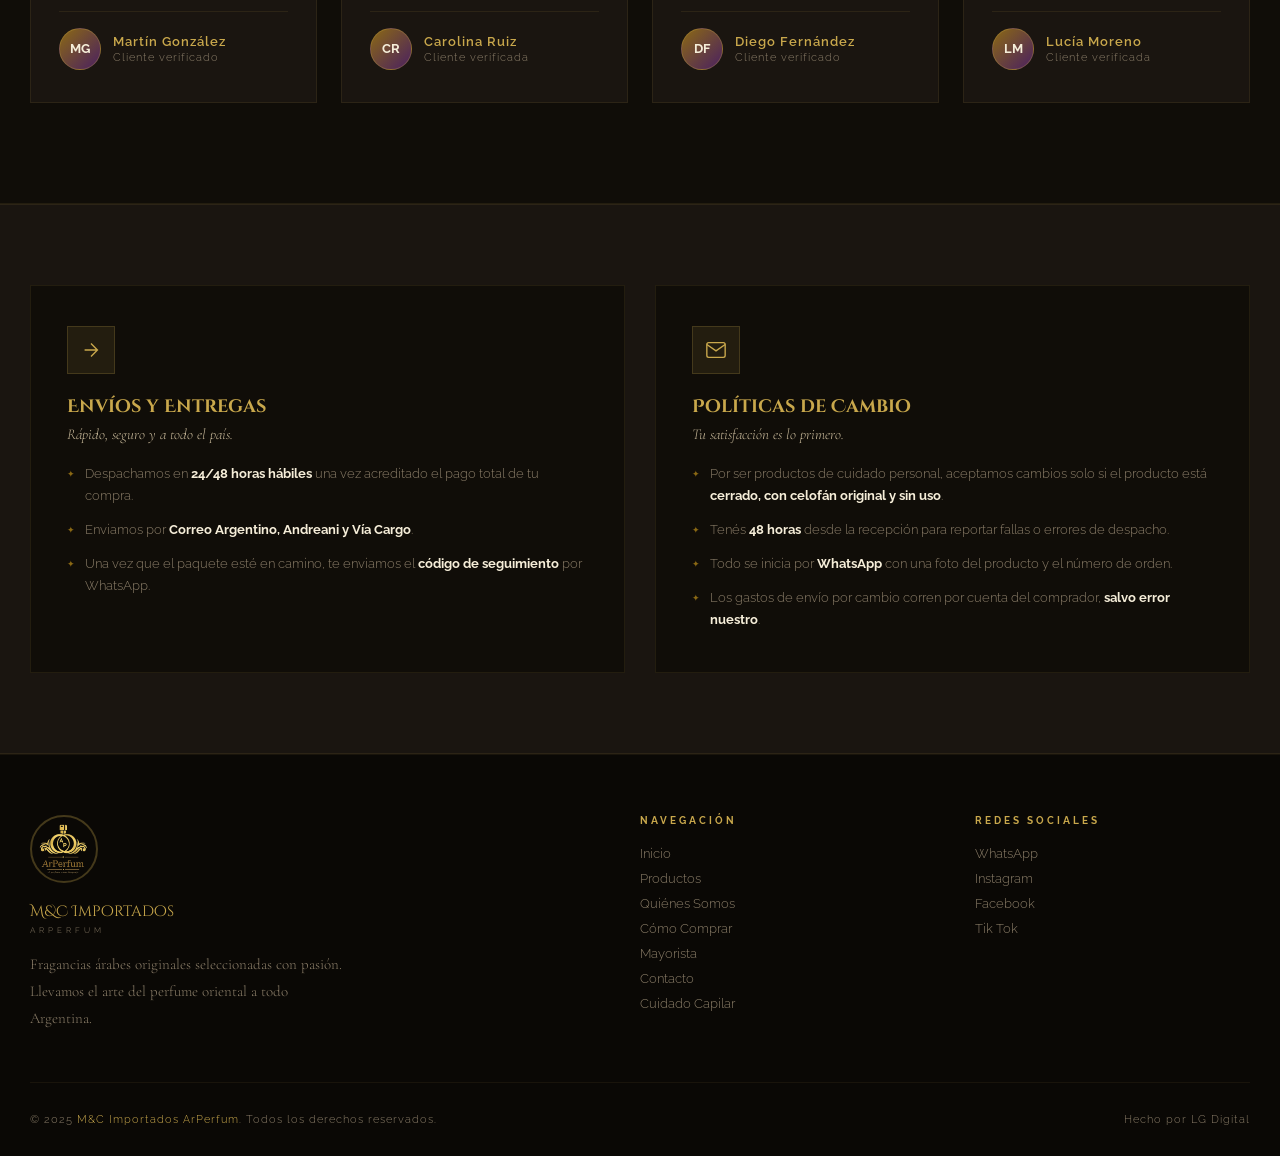
==== commit ad1ea821: "Update index.html" ====
--- a/index.html
+++ b/index.html
@@ -439,7 +439,7 @@
         <svg viewBox="0 0 24 24"><path d="M17.472 14.382c-.297-.149-1.758-.867-2.03-.967-.273-.099-.471-.148-.67.15-.197.297-.767.966-.94 1.164-.173.199-.347.223-.644.075-.297-.15-1.255-.463-2.39-1.475-.883-.788-1.48-1.761-1.653-2.059-.173-.297-.018-.458.13-.606.134-.133.298-.347.446-.52.149-.174.198-.298.298-.497.099-.198.05-.371-.025-.52-.075-.149-.669-1.612-.916-2.207-.242-.579-.487-.5-.669-.51-.173-.008-.371-.01-.57-.01-.198 0-.52.074-.792.372-.272.297-1.04 1.016-1.04 2.479 0 1.462 1.065 2.875 1.213 3.074.149.198 2.096 3.2 5.077 4.487.709.306 1.262.489 1.694.625.712.227 1.36.195 1.871.118.571-.085 1.758-.719 2.006-1.413.248-.694.248-1.289.173-1.413-.074-.124-.272-.198-.57-.347m-5.421 7.403h-.004a9.87 9.87 0 01-5.031-1.378l-.361-.214-3.741.982.998-3.648-.235-.374a9.86 9.86 0 01-1.51-5.26c.001-5.45 4.436-9.884 9.888-9.884 2.64 0 5.122 1.03 6.988 2.898a9.825 9.825 0 012.893 6.994c-.003 5.45-4.437 9.884-9.885 9.884m8.413-18.297A11.815 11.815 0 0012.05 0C5.495 0 .16 5.335.157 11.892c0 2.096.547 4.142 1.588 5.945L.057 24l6.305-1.654a11.882 11.882 0 005.683 1.448h.005c6.554 0 11.89-5.335 11.893-11.893a11.821 11.821 0 00-3.48-8.413z"/></svg>
         Escribinos por WhatsApp
       </a>
-      <a href="https://www.instagram.com/arperfum_myc_importados?igsh=MWJ6MDFna3V4dzR2MQ==" class="btn-ig" target="_blank">
+      <a href="https://www.instagram.com/arperfumfragancias?igsh=MWJ6MDFna3V4dzR2MQ==" class="btn-ig" target="_blank">
         <svg viewBox="0 0 24 24"><rect x="2" y="2" width="20" height="20" rx="5"/><path d="M16 11.37A4 4 0 1 1 12.63 8 4 4 0 0 1 16 11.37z"/><line x1="17.5" y1="6.5" x2="17.51" y2="6.5"/></svg>
         Ver Instagram
       </a>
@@ -561,9 +561,9 @@
     <div class="footer-col">
      <h4>Redes Sociales</h4>
       <a href="https://wa.me/5491131098238" target="_blank">WhatsApp</a>
-      <a href="https://www.instagram.com/arperfum_myc_importados?igsh=MWJ6MDFna3V4dzR2MQ==" target="_blank">Instagram</a>
-      <a href="https://www.facebook.com/share/14XNpSta4nX/">Facebook</a>
-      <a href="https://www.tiktok.com/@arperfum_myc_importados?_r=1&_t=ZS-95IcirMuWRB">Tik Tok</a>
+      <a href="https://www.instagram.com/arperfumfragancias?igsh=MWJ6MDFna3V4dzR2MQ==" target="_blank">Instagram</a>
+      <a href="https://www.facebook.com/share/1NVtvNgbnL/">Facebook</a>
+      <a href="https://www.tiktok.com/@arperfum?_r=1&_t=ZS-95hW3gVhSdR">Tik Tok</a>
     </div>
   </div>
   <div class="footer-bottom">
@@ -631,4 +631,4 @@
 });
 </script>
 </body>
-</html>+</html>
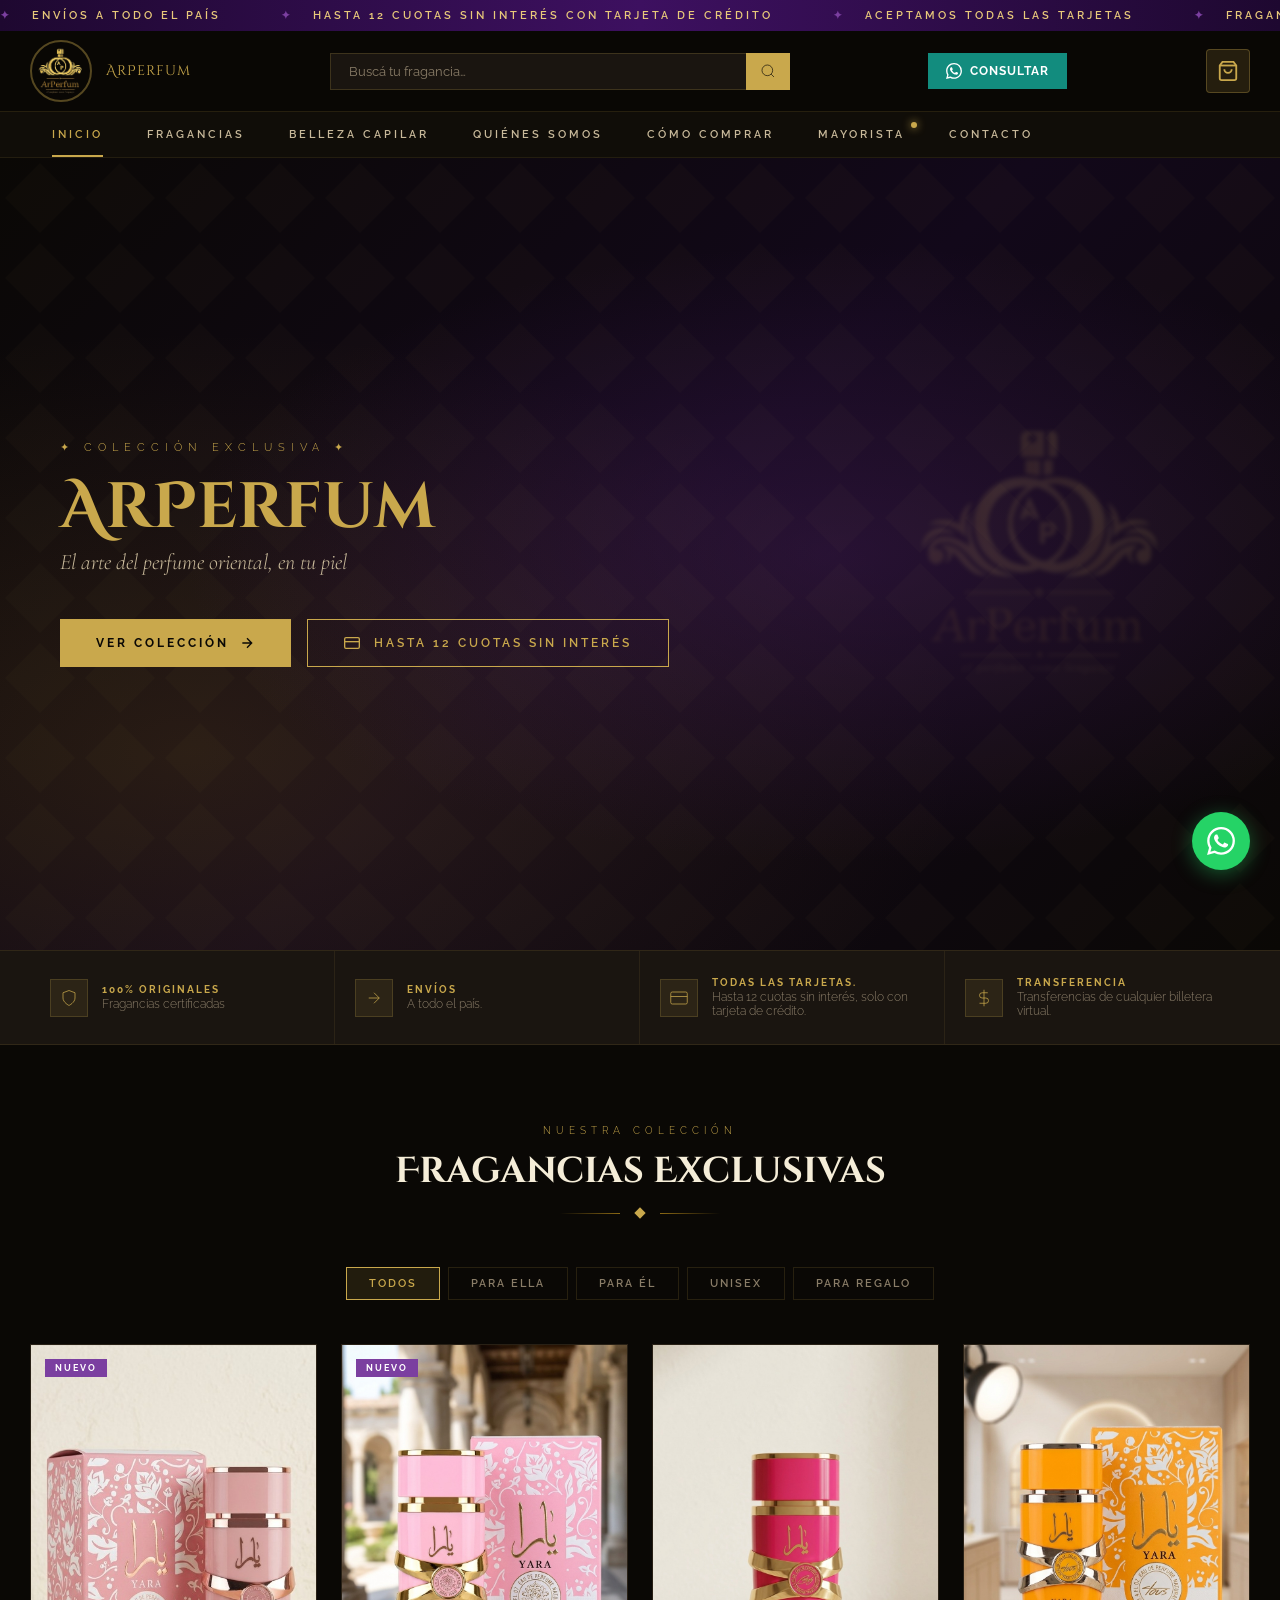
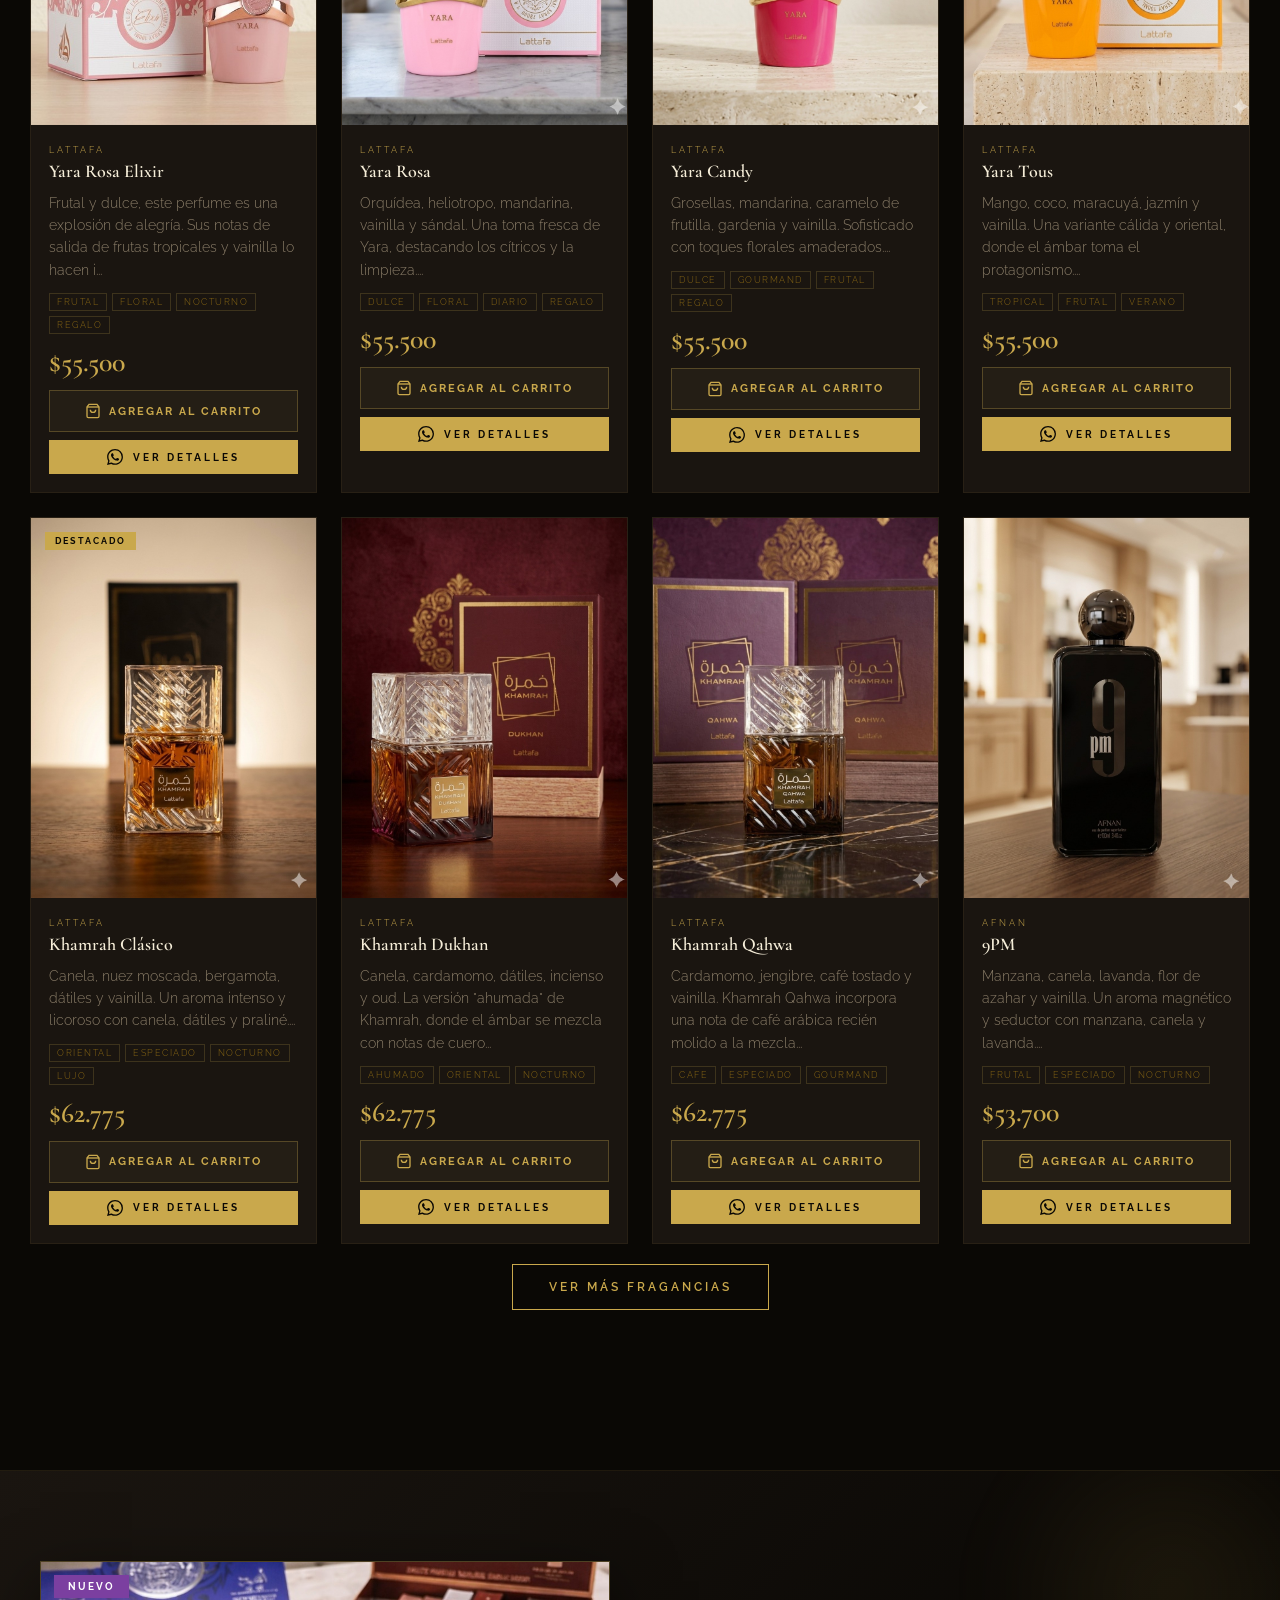
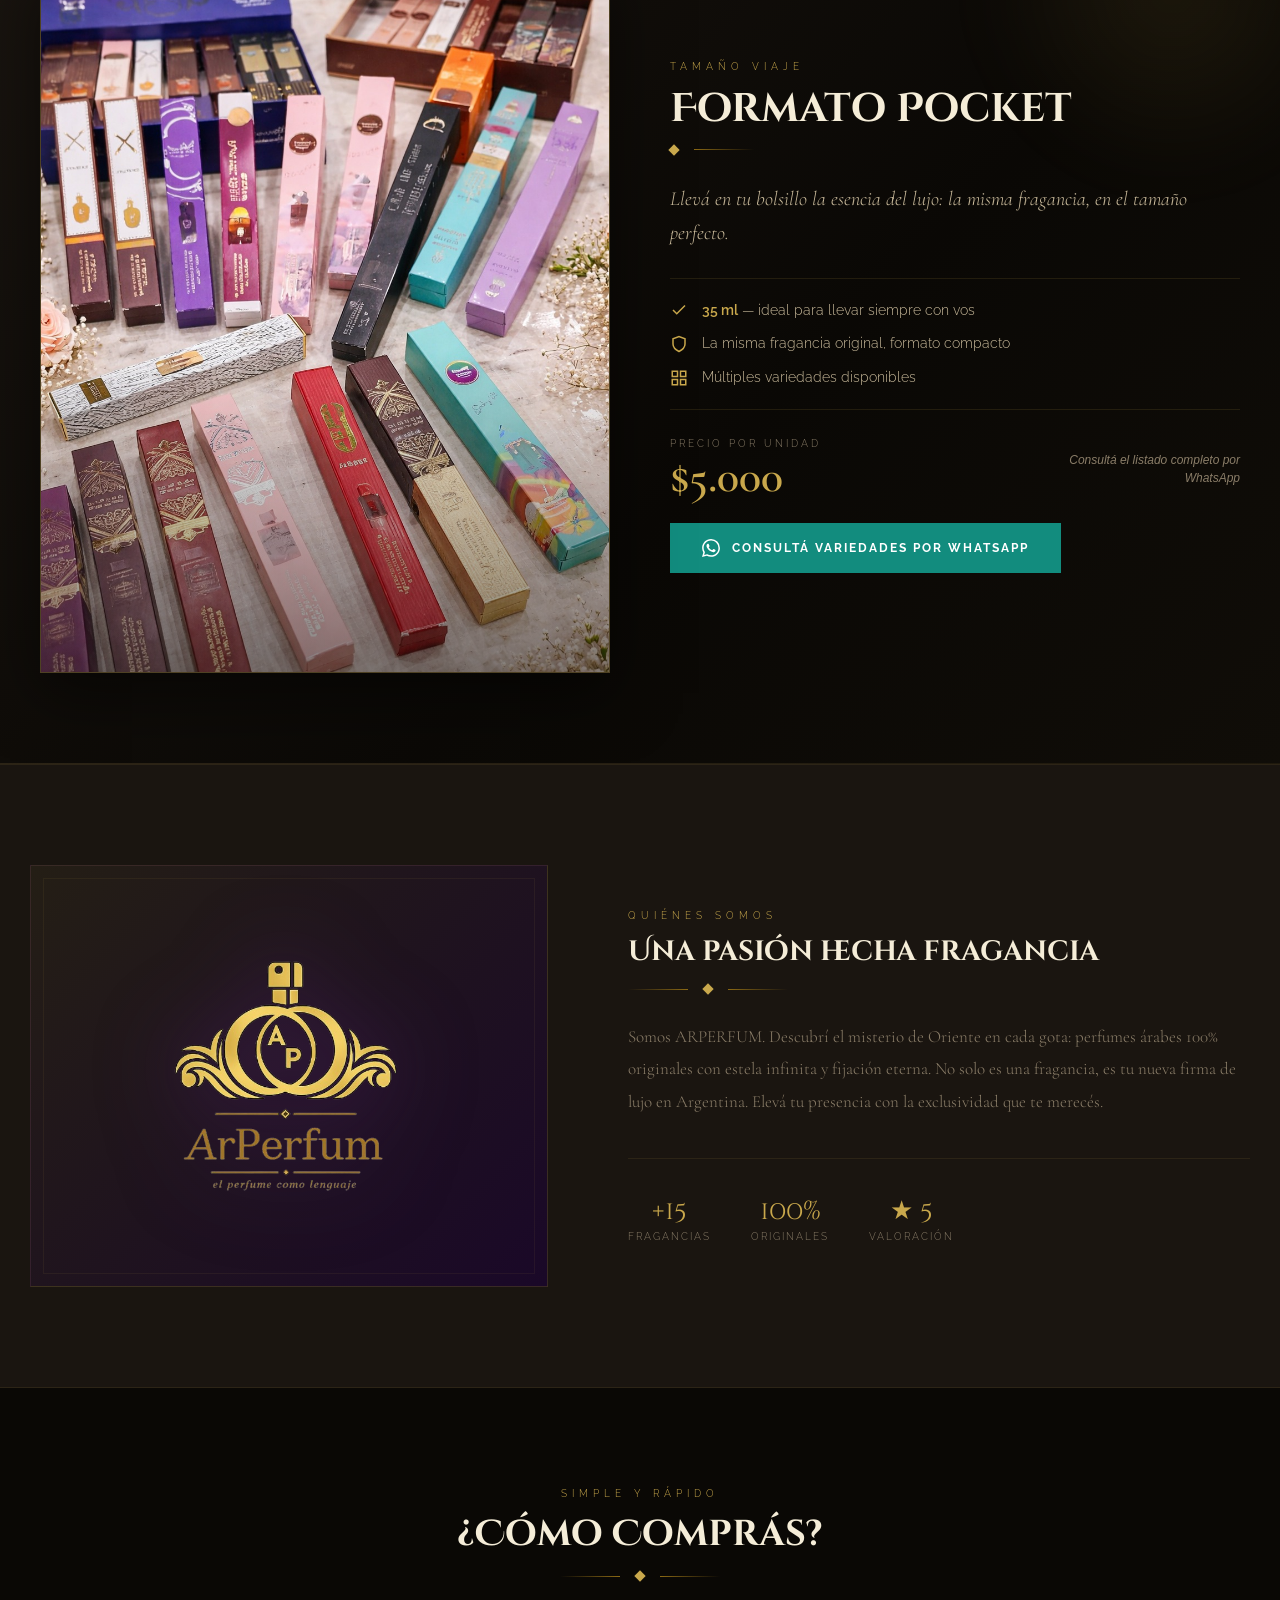
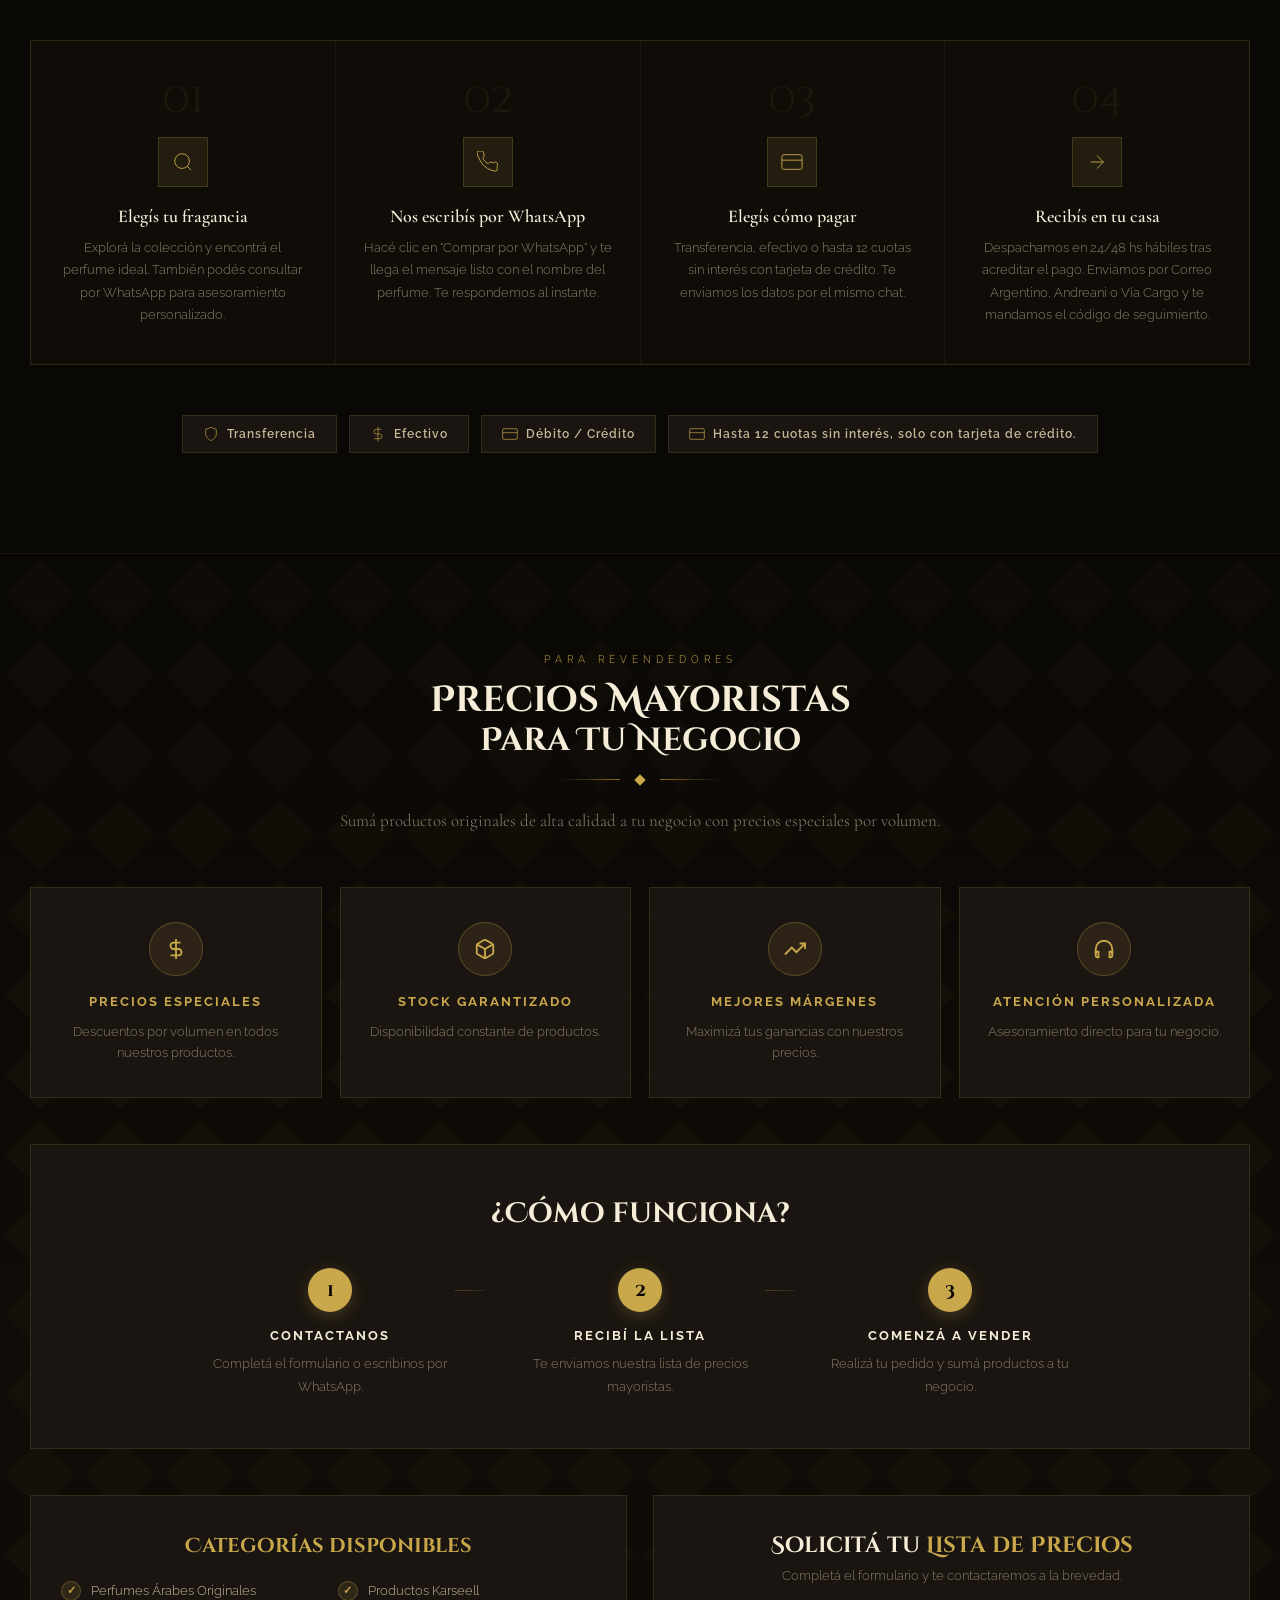
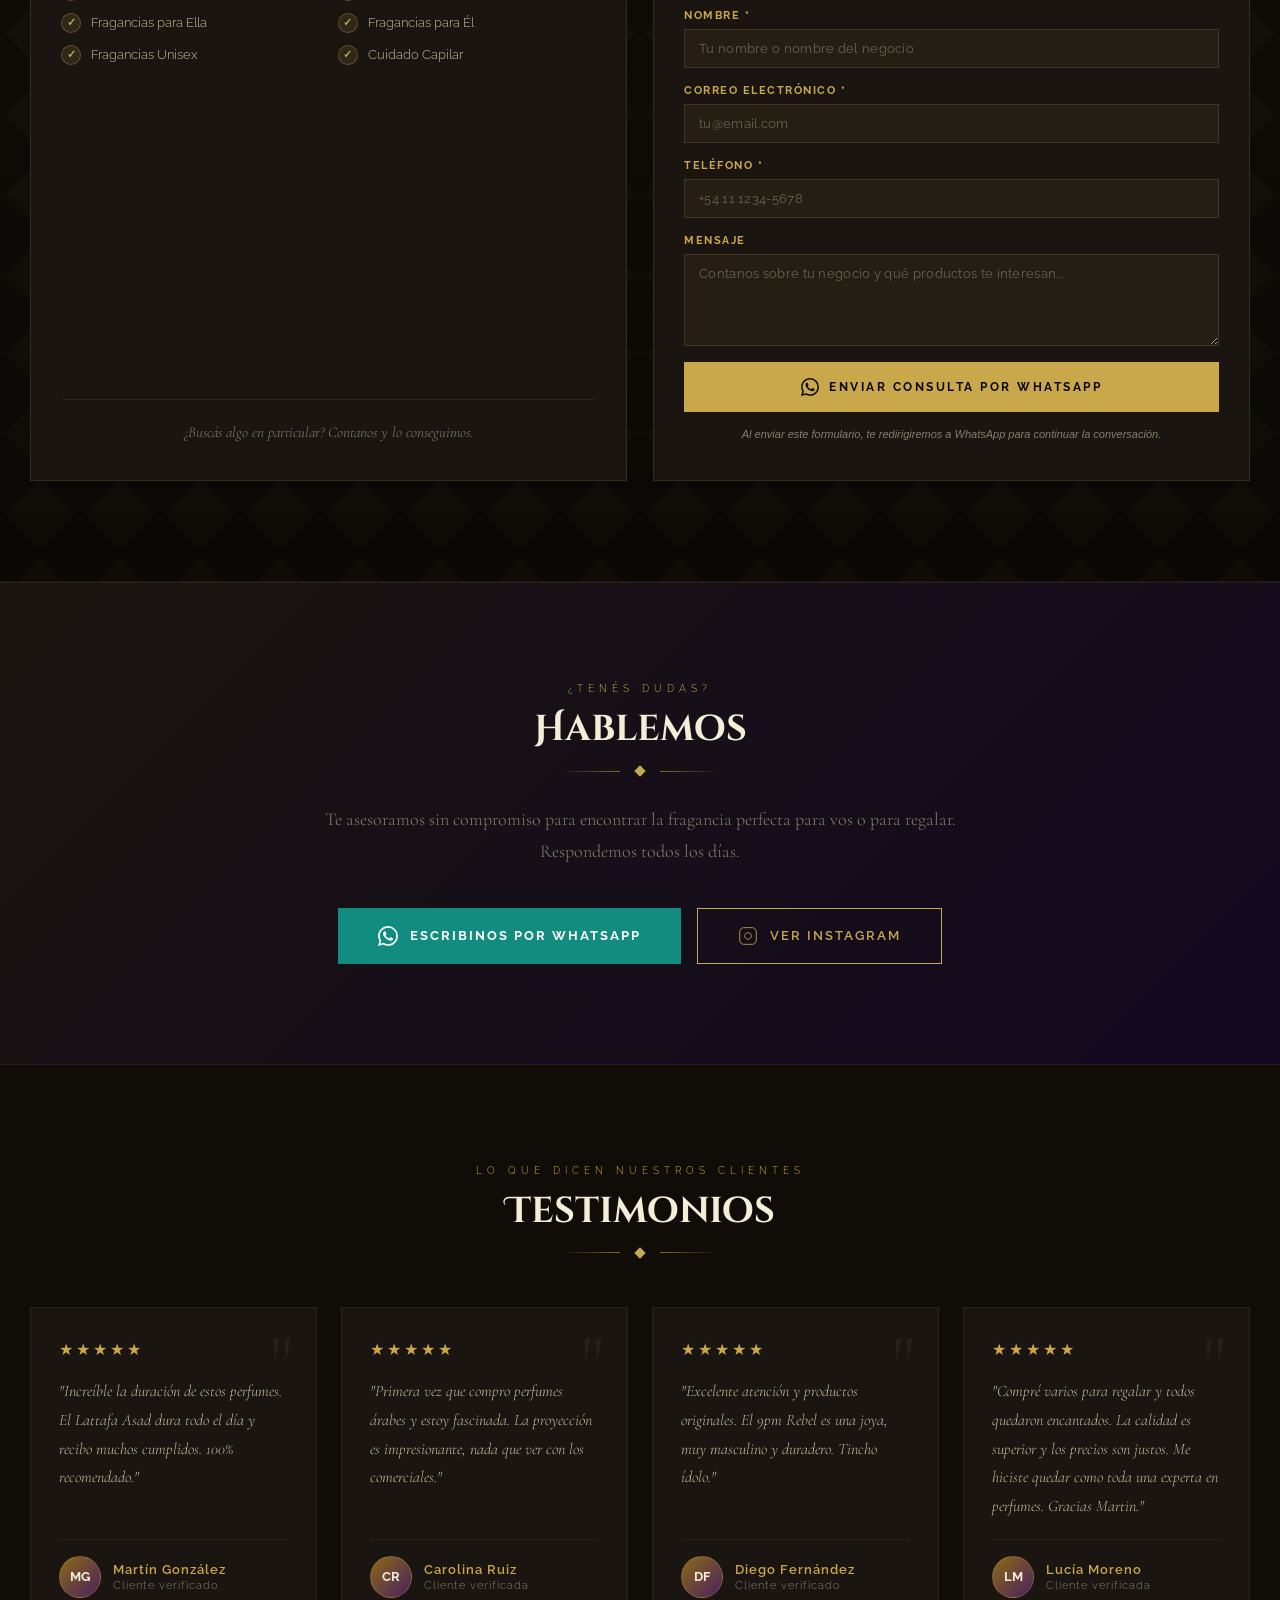
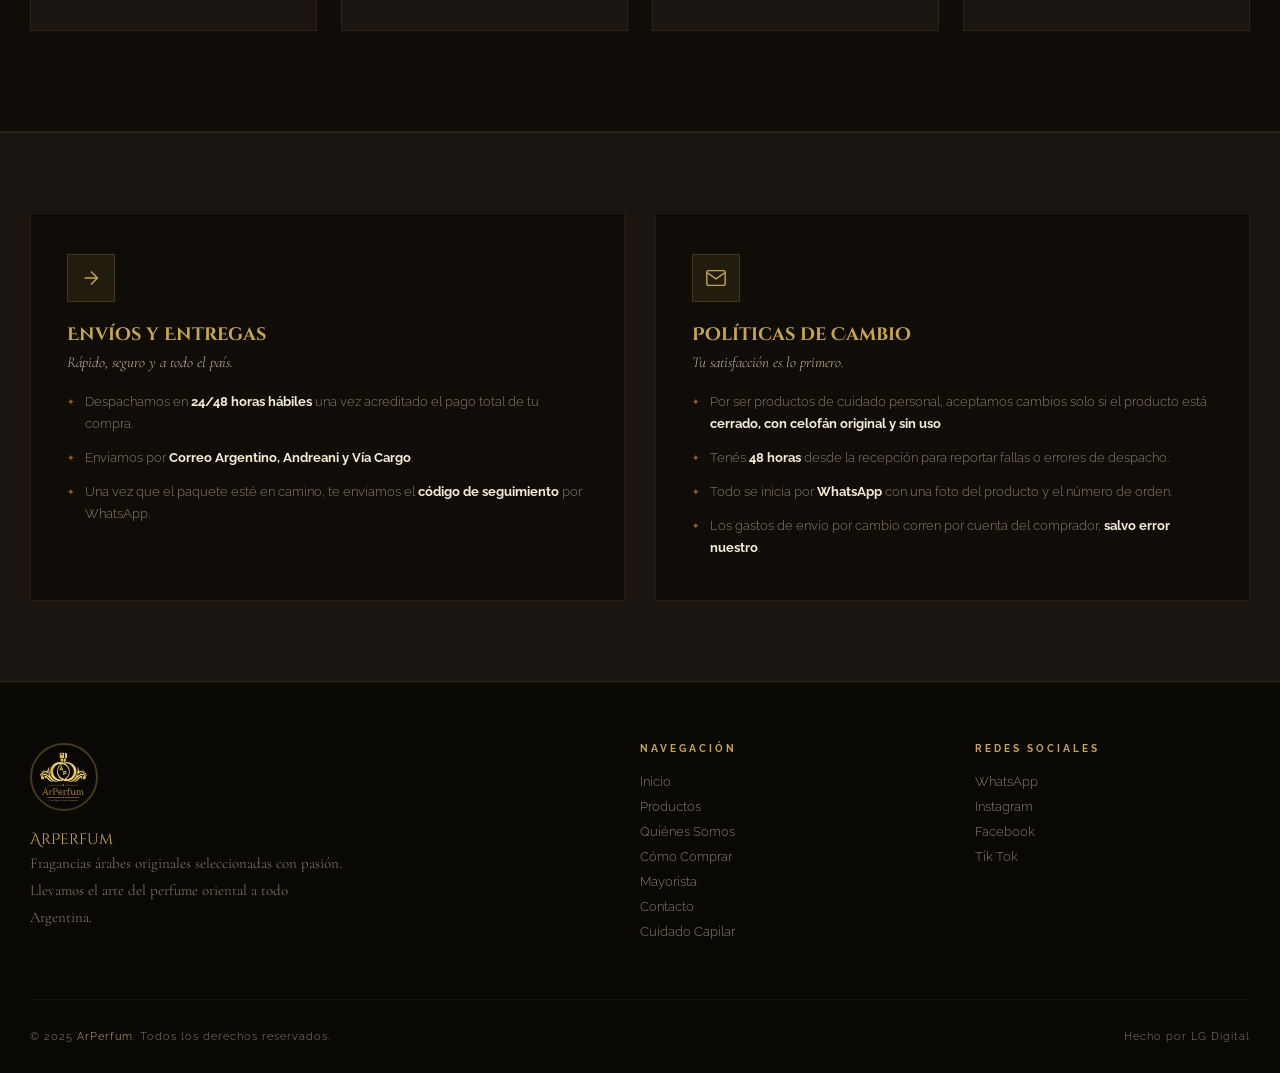
==== commit b42c4090: "Add files via upload" ====
--- a/index.html
+++ b/index.html
@@ -91,14 +91,6 @@
     <div class="countdown-timer" id="countdownTimer">00:00:00</div>
   </div>
 
-  <!-- Mayorista progress -->
-  <div class="cart-mayorista" id="cartMayorista">
-    <div class="mayorista-text" id="mayoristaTxt">Agregá <strong>3 unidades</strong> para acceder al <strong>precio mayorista</strong></div>
-    <div class="mayorista-bar-wrap">
-      <div class="mayorista-bar" id="mayoristaBar"></div>
-    </div>
-  </div>
-
   <!-- Items -->
   <div class="cart-items" id="cartItems">
     <div class="cart-empty" id="cartEmpty">
@@ -114,20 +106,12 @@
       <span>Subtotal</span>
       <span id="cartSubtotal">$0</span>
     </div>
-    <div class="summary-row discount" id="discountRow" style="display:none">
-      <span>Descuento 35% OFF</span>
-      <span id="cartDiscount" style="color:#4CAF50"></span>
-    </div>
-    <div class="summary-row mayorista-row" id="mayoristaRow" style="display:none">
-      <span>🏪 Precio Mayorista aplicado</span>
-      <span style="color:#C9A84C">✓</span>
-    </div>
     <div class="summary-row total">
       <span>Total</span>
       <span id="cartTotal">$0</span>
     </div>
     <div class="cart-info-banner">
-      🚚 Envío a todo el país · ArPerfum M&amp;C Importados garantiza originalidad
+      🚚 Envío a todo el país · ArPerfum garantiza originalidad
     </div>
     <button class="cart-wa-btn" id="cartWaBtn" onclick="checkoutWA()">
       <svg viewBox="0 0 24 24" fill="currentColor" width="20" height="20"><path d="M17.472 14.382c-.297-.149-1.758-.867-2.03-.967-.273-.099-.471-.148-.67.15-.197.297-.767.966-.94 1.164-.173.199-.347.223-.644.075-.297-.15-1.255-.463-2.39-1.475-.883-.788-1.48-1.761-1.653-2.059-.173-.297-.018-.458.13-.606.134-.133.298-.347.446-.52.149-.174.198-.298.298-.497.099-.198.05-.371-.025-.52-.075-.149-.669-1.612-.916-2.207-.242-.579-.487-.5-.669-.51-.173-.008-.371-.01-.57-.01-.198 0-.52.074-.792.372-.272.297-1.04 1.016-1.04 2.479 0 1.462 1.065 2.875 1.213 3.074.149.198 2.096 3.2 5.077 4.487.709.306 1.262.489 1.694.625.712.227 1.36.195 1.871.118.571-.085 1.758-.719 2.006-1.413.248-.694.248-1.289.173-1.413-.074-.124-.272-.198-.57-.347m-5.421 7.403h-.004a9.87 9.87 0 01-5.031-1.378l-.361-.214-3.741.982.998-3.648-.235-.374a9.86 9.86 0 01-1.51-5.26c.001-5.45 4.436-9.884 9.888-9.884 2.64 0 5.122 1.03 6.988 2.898a9.825 9.825 0 012.893 6.994c-.003 5.45-4.437 9.884-9.885 9.884m8.413-18.297A11.815 11.815 0 0012.05 0C5.495 0 .16 5.335.157 11.892c0 2.096.547 4.142 1.588 5.945L.057 24l6.305-1.654a11.882 11.882 0 005.683 1.448h.005c6.554 0 11.89-5.335 11.893-11.893a11.821 11.821 0 00-3.48-8.413z"/></svg>
@@ -277,7 +261,7 @@
       <div class="sec-eyebrow">Quiénes somos</div>
       <h2 class="sec-title">Una pasión hecha fragancia</h2>
       <div class="sec-div"><div class="div-gem"></div></div>
-      <p>Somos M&amp;C IMPORTADOS - ARPERFUM.
+      <p>Somos ARPERFUM.
          Descubrí el misterio de Oriente en cada gota: perfumes árabes 100% originales con estela infinita y fijación eterna. No solo es una fragancia, es tu nueva firma de lujo en Argentina. Elevá tu presencia con la exclusividad que te merecés.</p>
       <div class="about-stats">
         <div class="stat-item"><div class="stat-num">+15</div><div class="stat-label">Fragancias</div></div>
@@ -439,7 +423,7 @@
         <svg viewBox="0 0 24 24"><path d="M17.472 14.382c-.297-.149-1.758-.867-2.03-.967-.273-.099-.471-.148-.67.15-.197.297-.767.966-.94 1.164-.173.199-.347.223-.644.075-.297-.15-1.255-.463-2.39-1.475-.883-.788-1.48-1.761-1.653-2.059-.173-.297-.018-.458.13-.606.134-.133.298-.347.446-.52.149-.174.198-.298.298-.497.099-.198.05-.371-.025-.52-.075-.149-.669-1.612-.916-2.207-.242-.579-.487-.5-.669-.51-.173-.008-.371-.01-.57-.01-.198 0-.52.074-.792.372-.272.297-1.04 1.016-1.04 2.479 0 1.462 1.065 2.875 1.213 3.074.149.198 2.096 3.2 5.077 4.487.709.306 1.262.489 1.694.625.712.227 1.36.195 1.871.118.571-.085 1.758-.719 2.006-1.413.248-.694.248-1.289.173-1.413-.074-.124-.272-.198-.57-.347m-5.421 7.403h-.004a9.87 9.87 0 01-5.031-1.378l-.361-.214-3.741.982.998-3.648-.235-.374a9.86 9.86 0 01-1.51-5.26c.001-5.45 4.436-9.884 9.888-9.884 2.64 0 5.122 1.03 6.988 2.898a9.825 9.825 0 012.893 6.994c-.003 5.45-4.437 9.884-9.885 9.884m8.413-18.297A11.815 11.815 0 0012.05 0C5.495 0 .16 5.335.157 11.892c0 2.096.547 4.142 1.588 5.945L.057 24l6.305-1.654a11.882 11.882 0 005.683 1.448h.005c6.554 0 11.89-5.335 11.893-11.893a11.821 11.821 0 00-3.48-8.413z"/></svg>
         Escribinos por WhatsApp
       </a>
-      <a href="https://www.instagram.com/arperfumfragancias?igsh=MWJ6MDFna3V4dzR2MQ==" class="btn-ig" target="_blank">
+      <a href="https://www.instagram.com/arperfum_myc_importados?igsh=MWJ6MDFna3V4dzR2MQ==" class="btn-ig" target="_blank">
         <svg viewBox="0 0 24 24"><rect x="2" y="2" width="20" height="20" rx="5"/><path d="M16 11.37A4 4 0 1 1 12.63 8 4 4 0 0 1 16 11.37z"/><line x1="17.5" y1="6.5" x2="17.51" y2="6.5"/></svg>
         Ver Instagram
       </a>
@@ -549,8 +533,7 @@
   <div class="footer-inner">
     <div class="footer-brand">
       <img src="Imagenes/Logo.png" class="footer-logo" alt="">
-      <div class="footer-name">M&amp;C Importados</div>
-      <span class="footer-subt">ArPerfum</span>
+      <div class="footer-name">ArPerfum</div>
       <p>Fragancias árabes originales seleccionadas con pasión. Llevamos el arte del perfume oriental a todo Argentina.</p>
     </div>
     <div class="footer-col">
@@ -567,7 +550,7 @@
     </div>
   </div>
   <div class="footer-bottom">
-    <p>© 2025 <span>M&amp;C Importados ArPerfum</span>. Todos los derechos reservados.</p>
+    <p>© 2025 <span>ArPerfum</span>. Todos los derechos reservados.</p>
     <p>Hecho por LG Digital</p>
   </div>
 </footer>
@@ -631,4 +614,4 @@
 });
 </script>
 </body>
-</html>
+</html>
